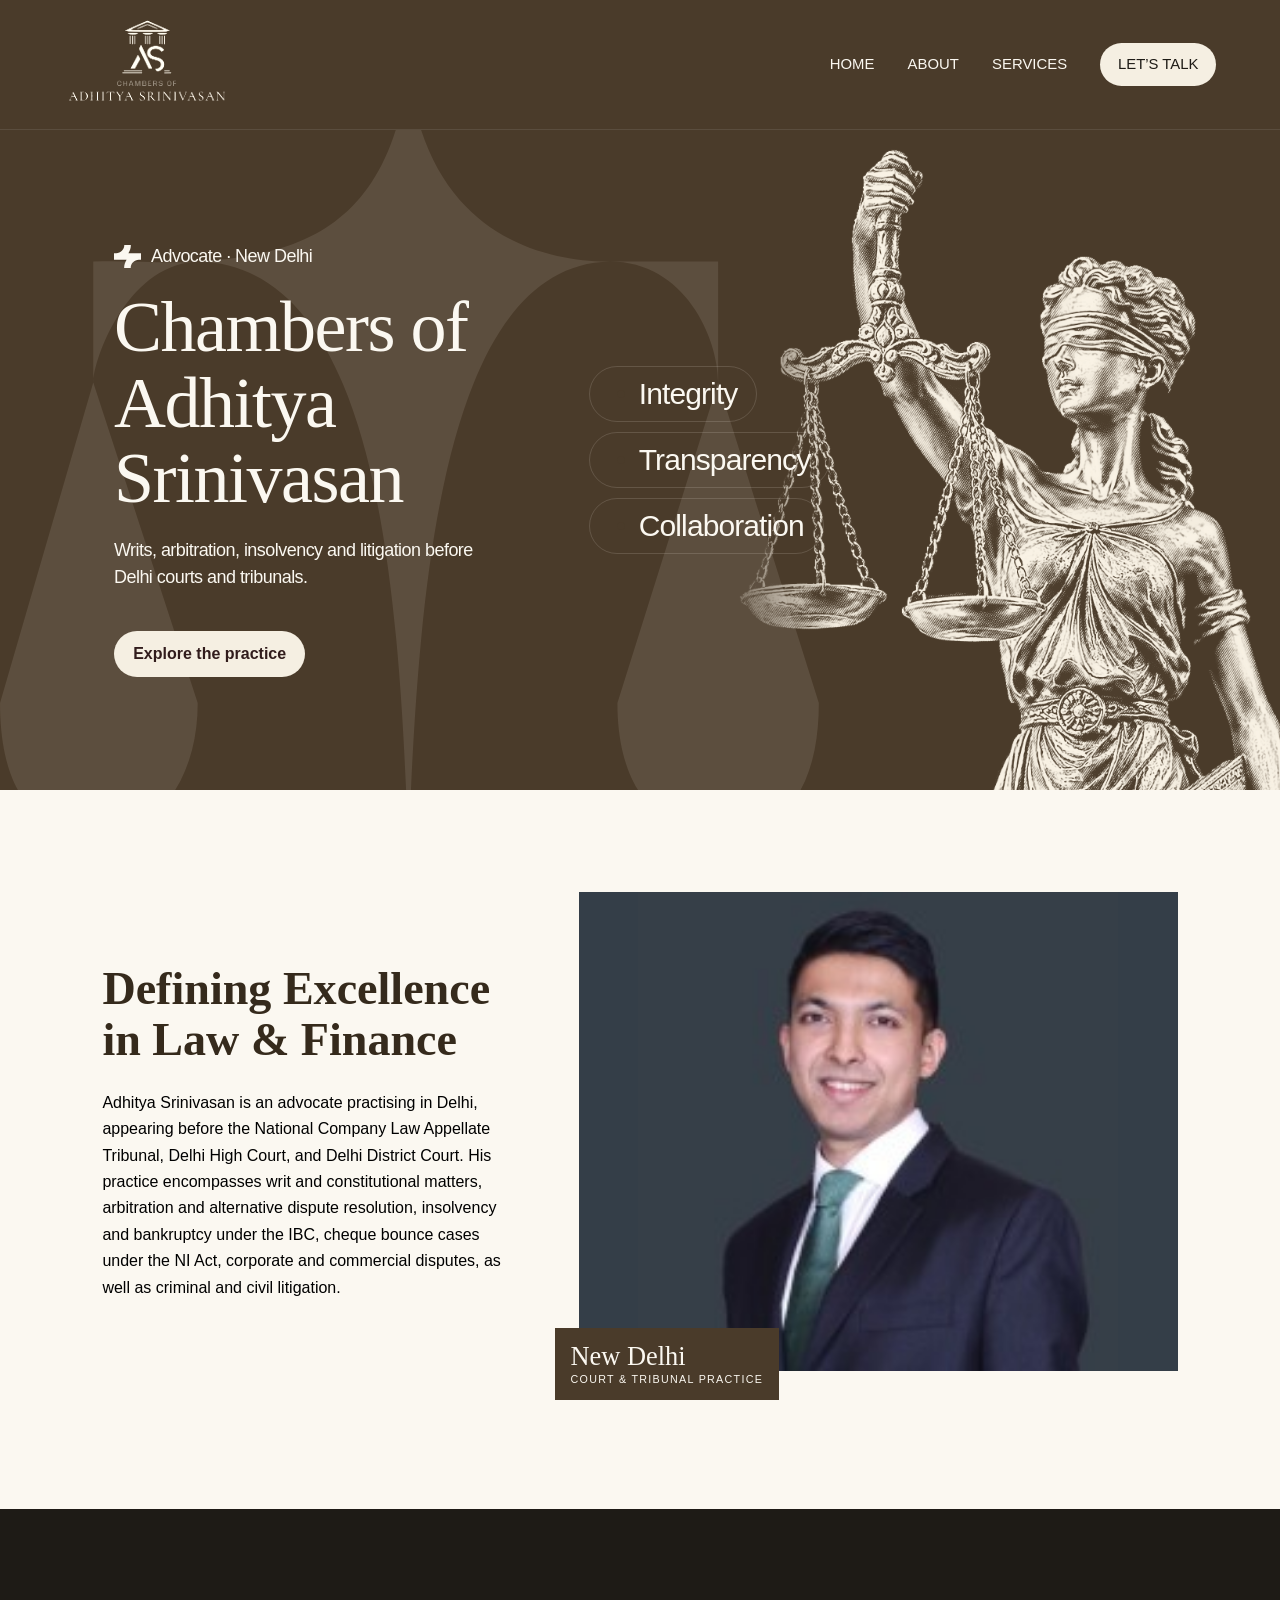
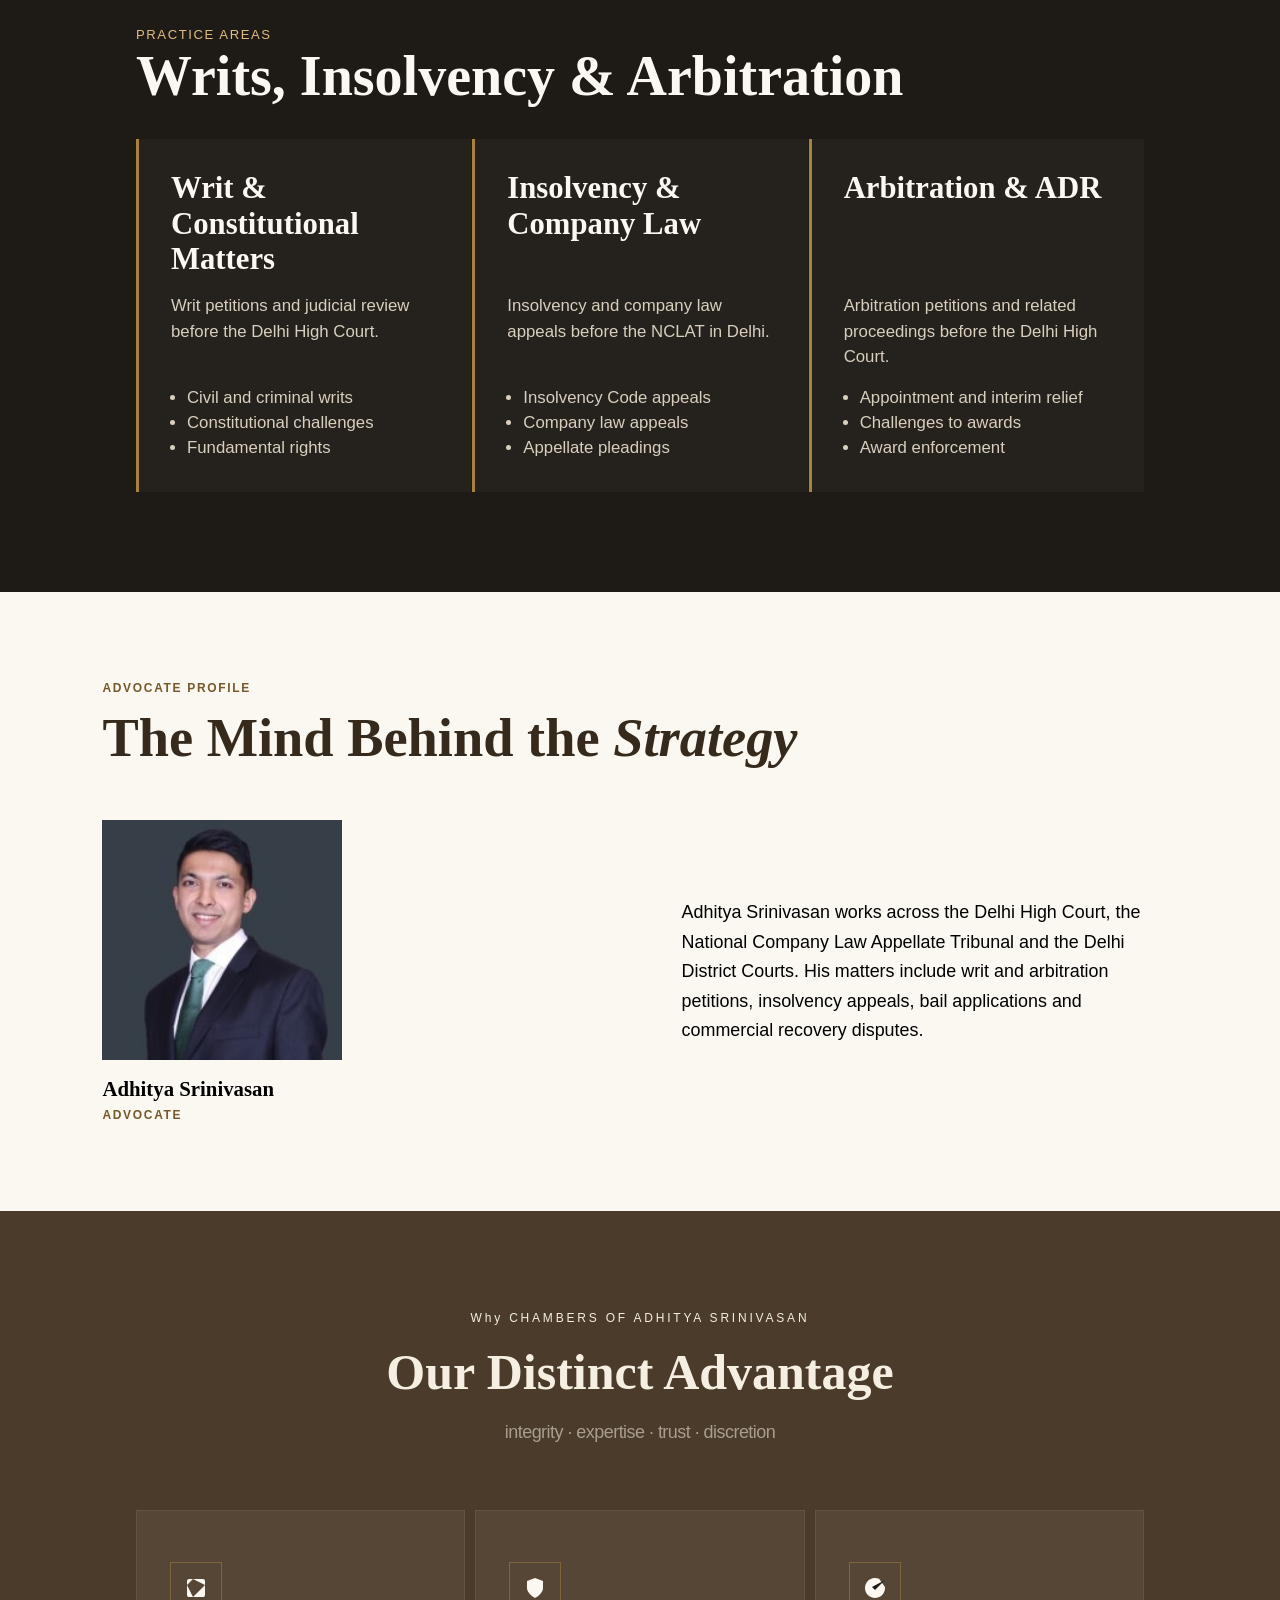
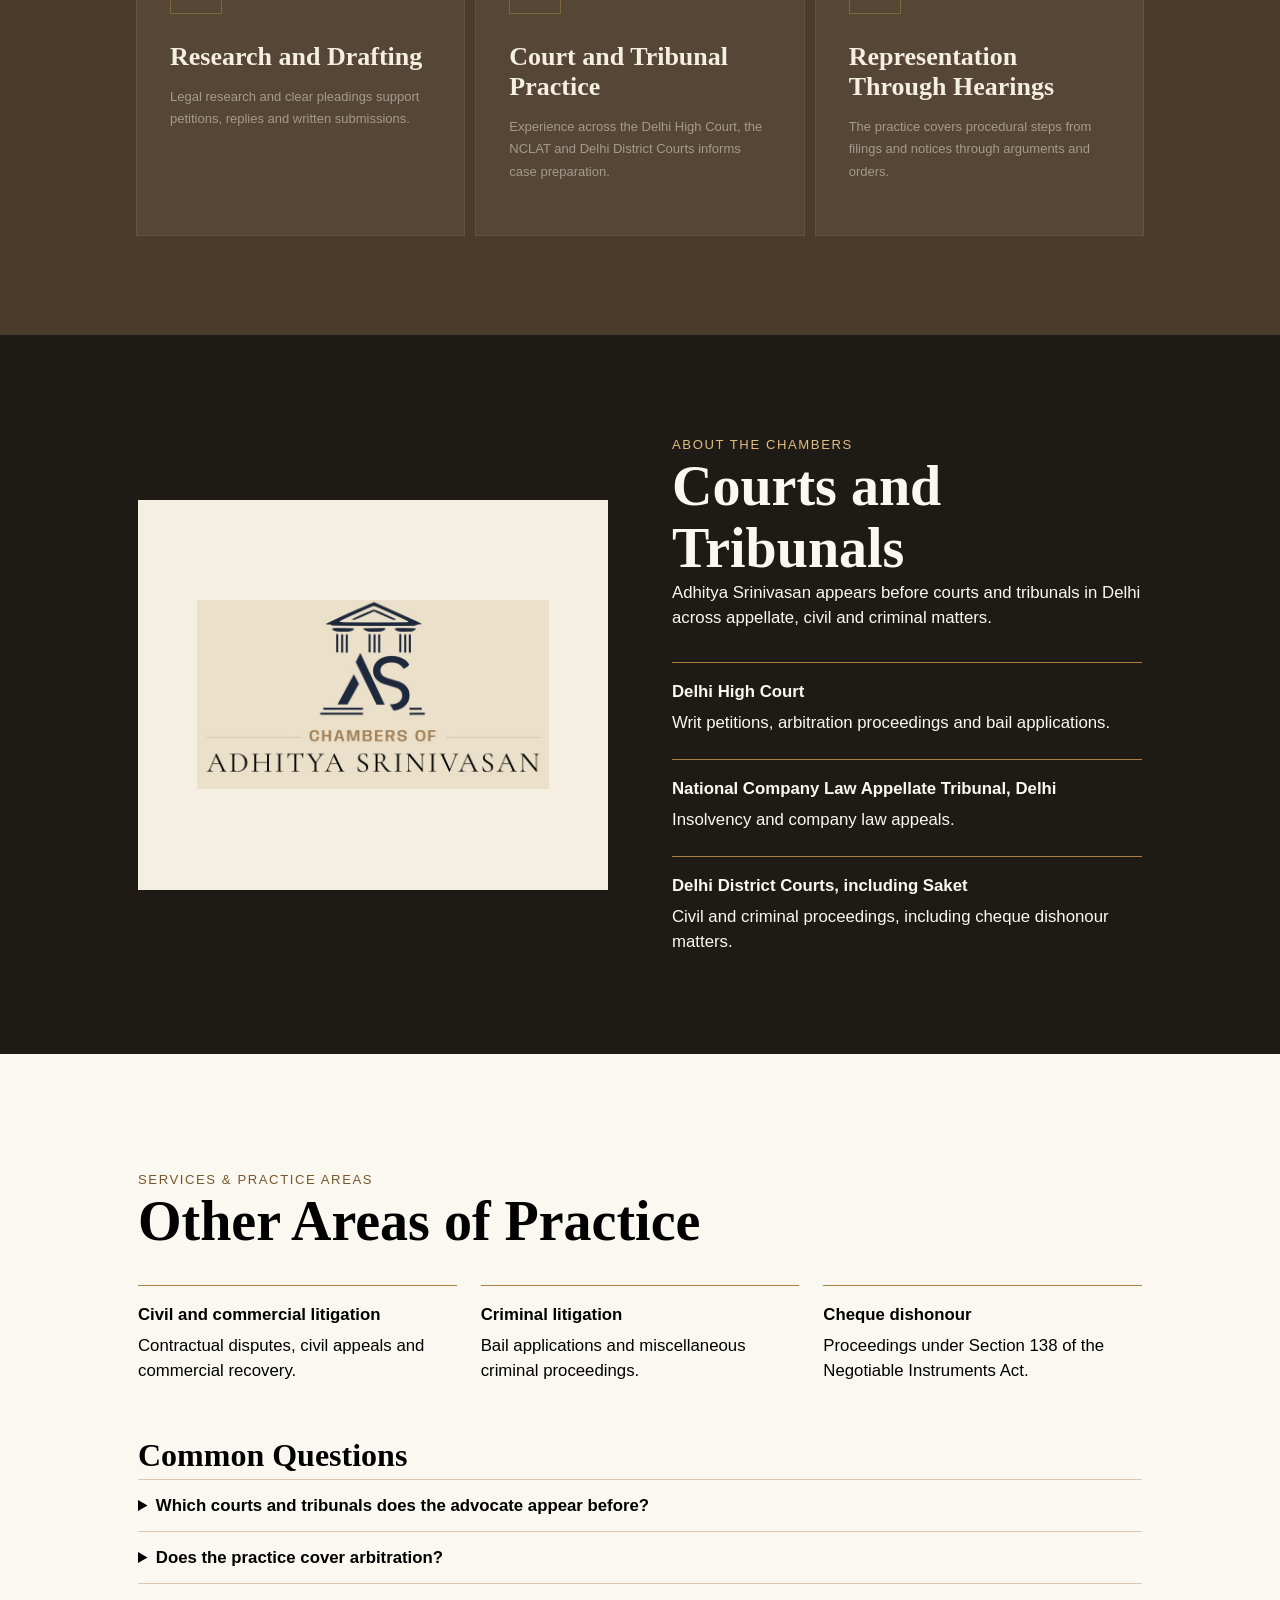
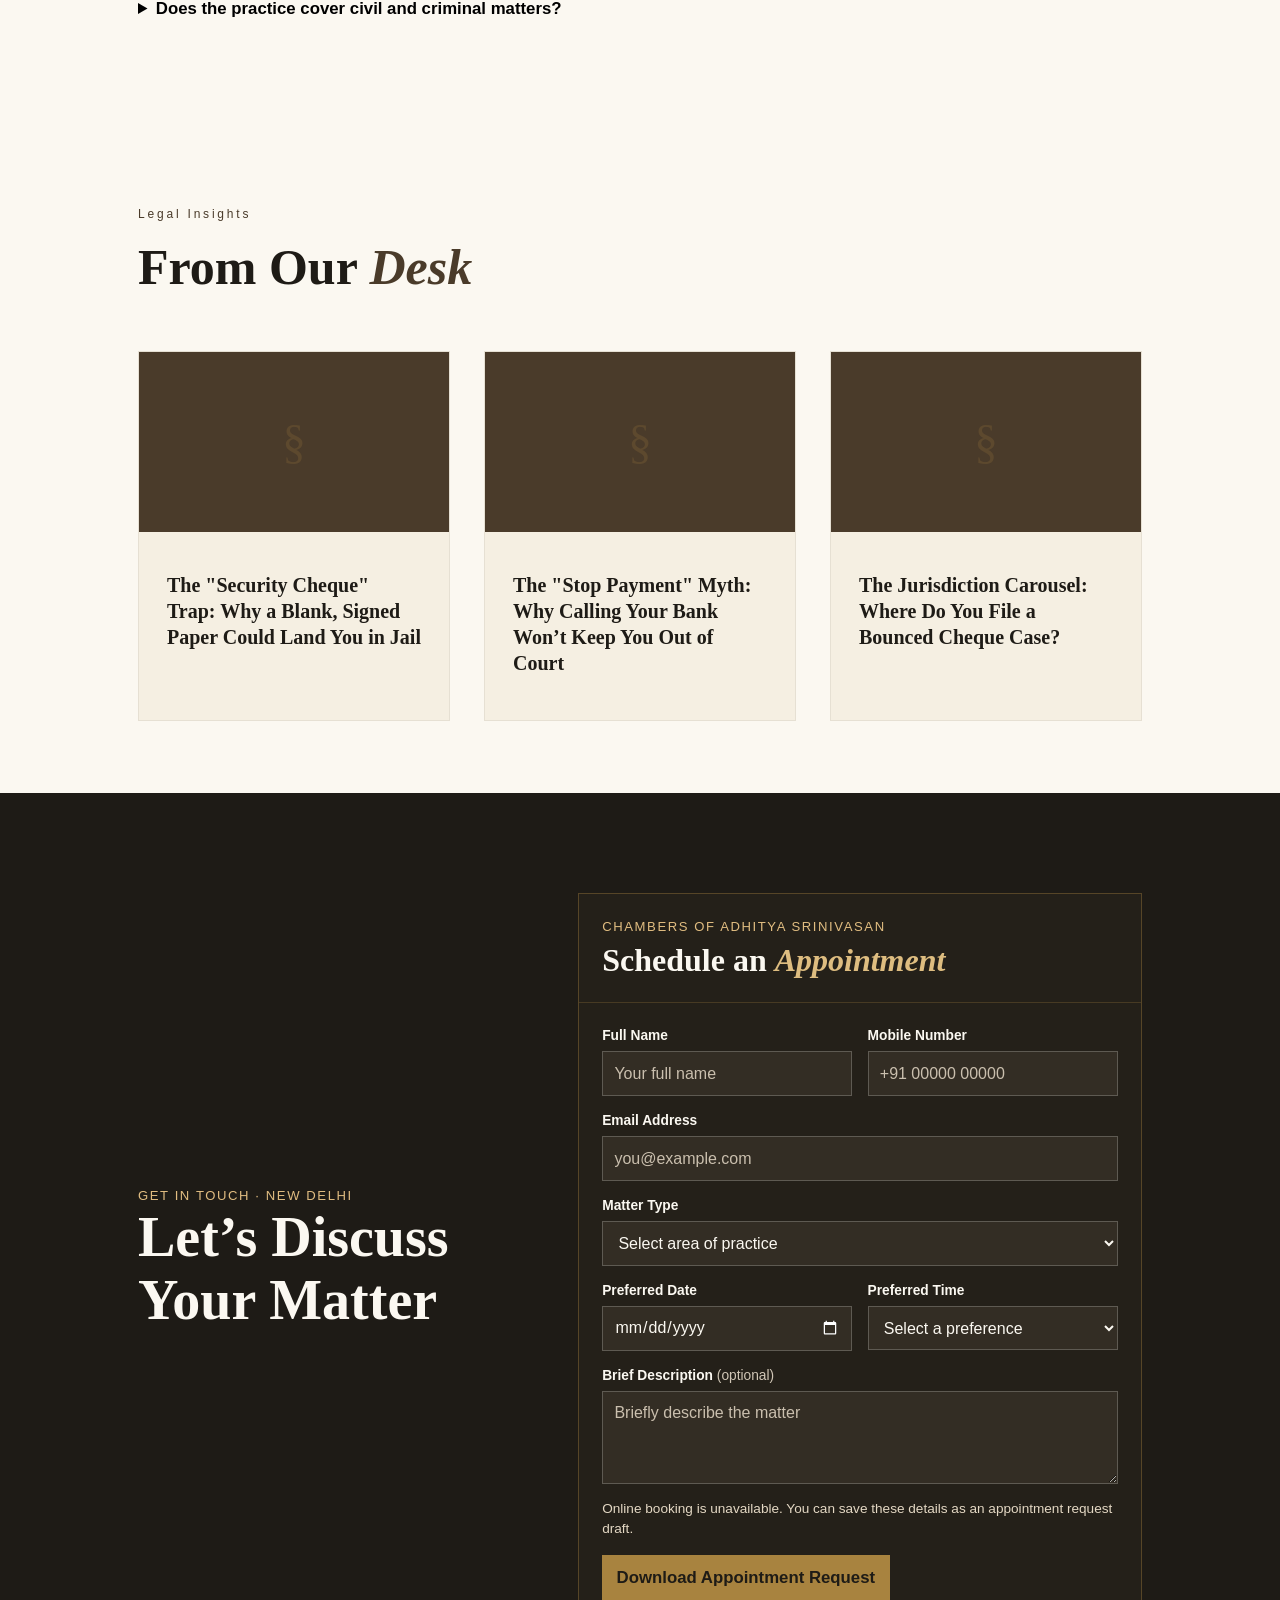
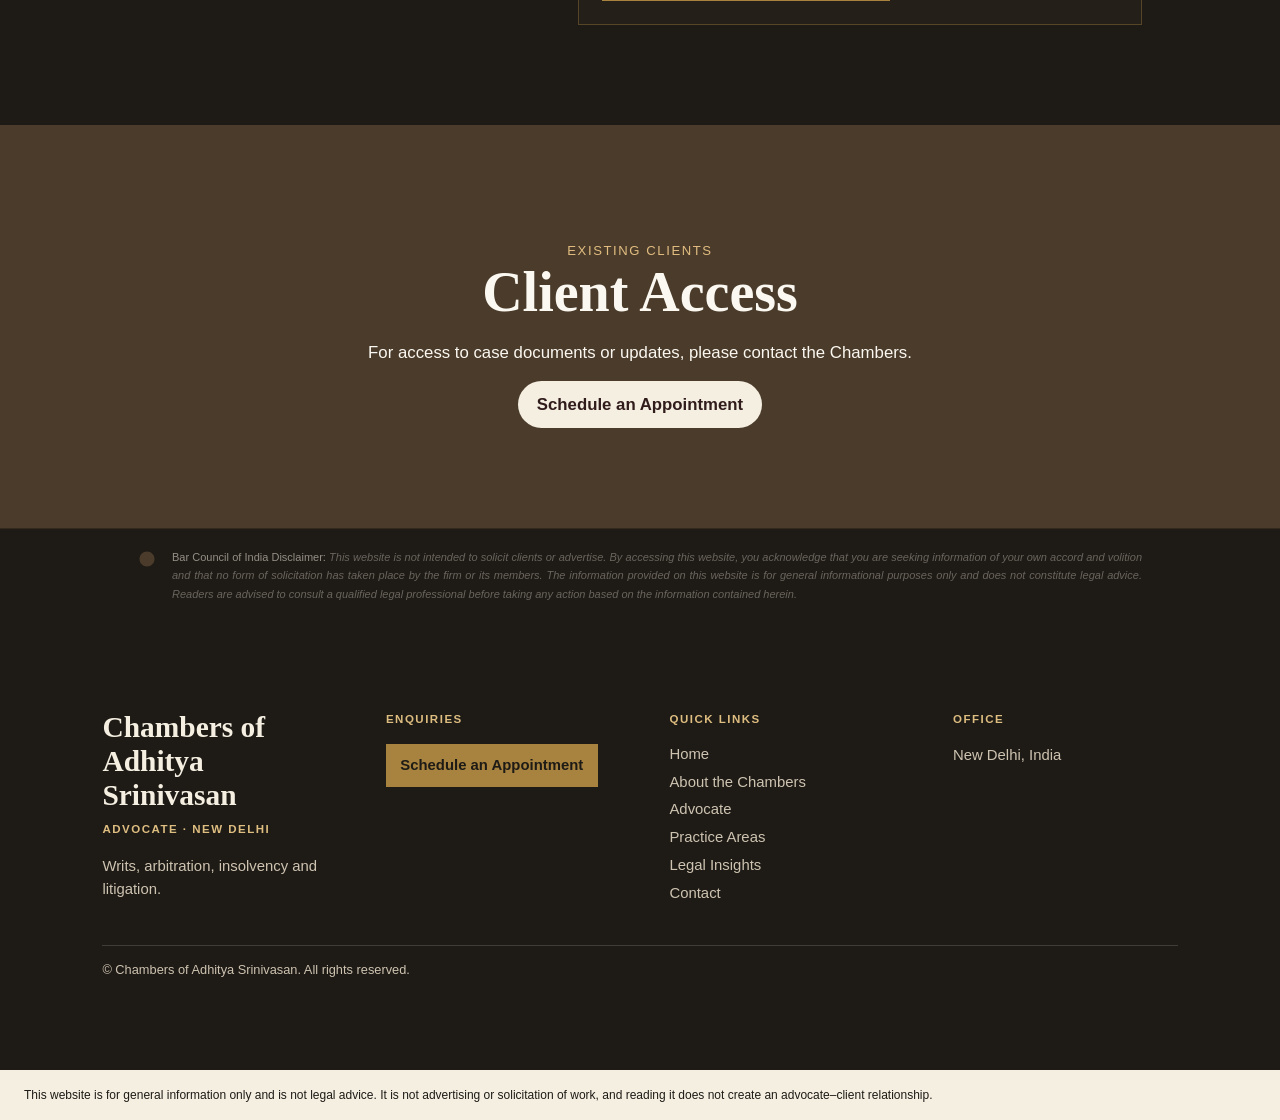
==== index.html @ 95a92318 "Build Srinivasan Chambers website and configure Vercel" ====
<!DOCTYPE html><html lang="en" class="jost_3e36cb27-module__GOVEQa__variable cormorant_garamond_97c65d7c-module__KWVokq__variable h-full"><head><meta charset="utf-8">
<meta http-equiv="Content-Security-Policy" content="default-src &#39;self&#39; data: blob:; script-src &#39;self&#39; &#39;unsafe-inline&#39; &#39;unsafe-eval&#39;; style-src &#39;self&#39; &#39;unsafe-inline&#39;; img-src &#39;self&#39; data: blob:; font-src &#39;self&#39; data:; media-src &#39;self&#39; data: blob:; connect-src &#39;self&#39;; frame-src &#39;self&#39;; worker-src &#39;self&#39; blob:; form-action &#39;self&#39;">


<meta name="viewport" content="width=device-width, initial-scale=1"><link rel="stylesheet" href="./assets/site/_next/static/chunks/3c9st355b9h98.__q189041d8.css" data-precedence="next"><link rel="preload" as="script" fetchpriority="low" href="./assets/site/_next/static/chunks/0iq1i69206cyl.__q189041d8.js"><title>Chambers of Adhitya Srinivasan</title><meta name="description" content="Delhi advocate practising in writs, arbitration, insolvency and litigation."><link rel="icon" type="image/jpeg" href="./assets/chambers-logo.jpg"><link rel="preload" href="./assets/site/_next/static/chunks/33ex3e_4hazko.__q189041d8.css" as="style"><link rel="stylesheet" href="./brand/brand.css">
<style data-sclf-ua-colours>:where(button,input,select,textarea){color:var(--sar-color-auto-000000, #1e1b16)}:where(input,select,textarea){background-color:var(--sar-color-auto-ffffff, #f5efe2)}</style><style data-sclf-logo-fit>img[data-sclf-logo]{object-fit:contain!important;max-height:100%!important}</style><script defer src="./runtime/editorial-rise.js"></script>
<script defer src="./runtime/appointment.js"></script>
</head><body class="min-h-full flex flex-col bg-white"><div hidden=""></div><main class="flex min-h-full flex-1 flex-col items-center overflow-x-hidden"><section id="hero" class="flex w-full flex-col items-center bg-[#6d2c34] h-[100vh] mx-auto" data-sar-section="home/s01-hero" data-sar-type="hero"><header class="flex w-full items-center justify-center bg-[#6d2c34] py-4 md:py-5 z-50 relative border-b border-gray-200/10">
  <div class="chambers-header-inner">
    <a class="chambers-home-link" href="#hero"><span class="chambers-logo"><img src="./assets/chambers-logo.jpg" alt="Chambers of Adhitya Srinivasan" width="1188" height="750"></span></a>
    <nav class="chambers-desktop-nav" aria-label="Main navigation"><a href="#hero">Home</a><a href="#about-us">About</a><a href="#services">Services</a><a class="chambers-nav-talk" href="#appointment" data-open-appointment>LET’S TALK</a></nav>
    <details class="chambers-mobile-menu">
      <summary aria-label="Menu"><span></span><span></span><span></span></summary>
      <nav aria-label="Mobile navigation"><a href="#hero">Home</a><a href="#about-us">About</a><a href="#services">Services</a><a class="chambers-nav-talk" href="#appointment" data-open-appointment>LET’S TALK</a></nav>
    </details>
  </div>
</header><div class="chambers-hero-panel relative flex w-full justify-center overflow-hidden bg-[#6d2c34] h-[480px] sm:h-[560px] md:h-[640px] lg:h-[750px] xl:h-[904px]"><div class="pointer-events-none absolute left-0 top-1/2 hidden -translate-y-1/2 sm:block w-[64%] max-w-[820px] aspect-[805/764]"><img alt="" loading="lazy" decoding="async" data-nimg="fill" class="object-contain object-left" style="position:absolute;height:100%;width:100%;left:0;top:0;right:0;bottom:0;color:transparent" src="./assets/site/images/hero-watermark.__q189041d8.svg"></div><div class="chambers-hero-art" aria-hidden="true"><img data-editorial-rise src="./assets/lady-justice.png" alt="" width="736" height="1104" fetchpriority="high"></div><div class="relative z-10 flex h-full w-full max-w-[1570px] justify-center md:justify-start items-center px-5 sm:px-8 md:px-12 lg:px-20"><div class="flex max-w-[490px] flex-col gap-6 md:gap-10 lg:pl-[34px]"><div class="flex flex-col gap-3 md:gap-5"><div style="opacity: 1; translate: none; rotate: none; scale: none; transform: translate(0px, 0px);" class="flex items-center gap-2.5"><img alt="" loading="lazy" width="27" height="23" decoding="async" data-nimg="1" class="shrink-0 w-5 h-4 md:w-[27px] md:h-[23px]" style="color:transparent" src="./assets/site/images/plus-icon.__q189041d8.svg"><p class="font-jost text-sm md:text-lg font-light tracking-[-0.54px] text-[#f9f5ea]">Advocate · New Delhi</p></div><h1 style="opacity: 1; translate: none; rotate: none; scale: none; transform: translate(0px, 0px);" class="font-cormorant text-[42px] sm:text-[56px] md:text-[64px] lg:text-[72px] font-light leading-[1.05] tracking-[-1.5px] text-[#f9f5ea]">Chambers of Adhitya Srinivasan</h1><p style="opacity: 1; translate: none; rotate: none; scale: none; transform: translate(0px, 0px);" class="max-w-[360px] font-jost text-sm md:text-lg font-light leading-[27px] tracking-[-0.54px] text-[#f9f5ea]">Writs, arbitration, insolvency and litigation before Delhi courts and tribunals.</p></div><div style="opacity: 1; translate: none; rotate: none; scale: none; transform: translate(0px, 0px);"><a href="#services" class="chambers-hero-link">Explore the practice</a></div></div><div class="absolute left-[46%] top-1/2 hidden -translate-y-1/2 flex-col gap-2.5 lg:flex"><div class="value-pill relative flex w-fit items-center gap-1.5 rounded-[50px] px-5 py-2.5 overflow-visible" style="opacity: 1; translate: none; rotate: none; scale: none; transform: translate(0px, 0px);"><img alt="" loading="lazy" width="24" height="24" decoding="async" data-nimg="1" class="size-6 shrink-0 relative z-10" style="color:transparent" src="./assets/site/images/dot-icon.__q189041d8.svg"><span class="font-jost text-[30px] font-light leading-9 tracking-[-0.9px] text-[#f9f5ea] relative z-10">Integrity</span><div class="absolute inset-0 rounded-[50px] border border-[rgba(249,245,234,0.14)] z-0"></div></div><div class="value-pill relative flex w-fit items-center gap-1.5 rounded-[50px] px-5 py-2.5 overflow-visible" style="opacity: 1; translate: none; rotate: none; scale: none; transform: translate(0px, 0px);"><img alt="" loading="lazy" width="24" height="24" decoding="async" data-nimg="1" class="size-6 shrink-0 relative z-10" style="color:transparent" src="./assets/site/images/dot-icon.__q189041d8.svg"><span class="font-jost text-[30px] font-light leading-9 tracking-[-0.9px] text-[#f9f5ea] relative z-10">Transparency</span><div class="absolute inset-0 rounded-[50px] border border-[rgba(249,245,234,0.14)] z-0"></div></div><div class="value-pill relative flex w-fit items-center gap-1.5 rounded-[50px] px-5 py-2.5 overflow-visible" style="opacity: 1; translate: none; rotate: none; scale: none; transform: translate(0px, 0px);"><img alt="" loading="lazy" width="24" height="24" decoding="async" data-nimg="1" class="size-6 shrink-0 relative z-10" style="color:transparent" src="./assets/site/images/dot-icon.__q189041d8.svg"><span class="font-jost text-[30px] font-light leading-9 tracking-[-0.9px] text-[#f9f5ea] relative z-10">Collaboration</span><div class="absolute inset-0 rounded-[50px] border border-[rgba(249,245,234,0.14)] z-0"></div></div></div></div></div></section>
<section id="profile" class="flex w-full flex-col items-center justify-center bg-[#f8f3eb] px-5 sm:px-8 md:px-16 lg:px-[138px] py-16 md:py-[140px] mx-auto overflow-hidden" data-sar-section="home/s02-content" data-sar-type="content">
  <div class="chambers-profile-grid">
    <div class="chambers-profile-copy">
      <h2>Defining Excellence in Law &amp; Finance</h2>
      <p>Adhitya Srinivasan is an advocate practising in Delhi, appearing before the National Company Law Appellate Tribunal, Delhi High Court, and Delhi District Court. His practice encompasses writ and constitutional matters, arbitration and alternative dispute resolution, insolvency and bankruptcy under the IBC, cheque bounce cases under the NI Act, corporate and commercial disputes, as well as criminal and civil litigation.</p>
    </div>
    <figure class="chambers-profile-photo">
      <img src="./assets/adhitya-srinivasan.jpg" alt="Portrait of Adhitya Srinivasan" width="200" height="200" loading="lazy">
      <figcaption><span>New Delhi</span> Court &amp; Tribunal Practice</figcaption>
    </figure>
  </div>
</section>
<section id="services" class="flex w-full flex-col items-center justify-center bg-[#1a1a1a] px-5 sm:px-8 md:px-16 lg:px-[136px] py-16 md:py-[100px] mx-auto overflow-hidden" data-sar-section="home/s03-cards" data-sar-type="cards">
  <div class="chambers-info">
    <p class="chambers-kicker">Practice Areas</p>
    <h2>Writs, Insolvency &amp; Arbitration</h2>
    <div class="chambers-practice-grid"><article class="chambers-practice-card">
    <h3><a href="./services/litigation-dispute-resolution/index.html">Writ &amp; Constitutional Matters</a></h3>
    <p>Writ petitions and judicial review before the Delhi High Court.</p>
    <ul><li>Civil and criminal writs</li><li>Constitutional challenges</li><li>Fundamental rights</li></ul>
  </article><article class="chambers-practice-card">
    <h3><a href="./services/corporate-commercial-law/index.html">Insolvency &amp; Company Law</a></h3>
    <p>Insolvency and company law appeals before the NCLAT in Delhi.</p>
    <ul><li>Insolvency Code appeals</li><li>Company law appeals</li><li>Appellate pleadings</li></ul>
  </article><article class="chambers-practice-card">
    <h3><a href="./services/audit-tax-financial-advisory/index.html">Arbitration &amp; ADR</a></h3>
    <p>Arbitration petitions and related proceedings before the Delhi High Court.</p>
    <ul><li>Appointment and interim relief</li><li>Challenges to awards</li><li>Award enforcement</li></ul>
  </article></div>
  </div>
</section>


<section id="team" class="flex w-full flex-col items-center justify-center bg-[#f8f3eb] px-5 sm:px-8 md:px-16 lg:px-[138px] py-14 md:py-[87px] mx-auto overflow-hidden" data-sar-section="home/s04-gallery" data-sar-type="gallery">
  <div class="chambers-team">
    <p class="chambers-team-kicker">Advocate Profile</p>
    <h2>The Mind Behind the <em>Strategy</em></h2>
    <div class="chambers-team-grid">
      <figure>
        <img class="chambers-team-portrait" src="./assets/adhitya-srinivasan.jpg" alt="Adhitya Srinivasan" width="200" height="200" loading="lazy">
        <figcaption><strong>Adhitya Srinivasan</strong><span>Advocate</span></figcaption>
      </figure>
      <p data-editorial-rise>Adhitya Srinivasan works across the Delhi High Court, the National Company Law Appellate Tribunal and the Delhi District Courts. His matters include writ and arbitration petitions, insolvency appeals, bail applications and commercial recovery disputes.</p>
    </div>
  </div>
</section>
<section class="flex w-full flex-col items-center justify-center bg-[#6b1f2a] px-5 sm:px-8 md:px-16 lg:px-[136px] py-14 md:py-[99px] mx-auto overflow-hidden" data-sar-section="home/s05-content" data-sar-type="content"><div class="flex w-full flex-col gap-12 md:gap-16"><div class="flex flex-col items-center gap-[15px] text-center"><p data-reveal="true" class="font-jost text-xs tracking-[2.8px] text-[#b8935a]" style="translate: none; rotate: none; scale: none; transform: translate(0px, 0px); opacity: 1;">Why CHAMBERS OF ADHITYA SRINIVASAN</p><h2 data-reveal="true" class="font-cormorant text-[36px] md:text-[50px] font-semibold leading-tight text-white" style="translate: none; rotate: none; scale: none; transform: translate(0px, 0px); opacity: 1;">Our Distinct Advantage</h2><p data-reveal="true" class="max-w-[568px] font-jost text-base md:text-lg font-light leading-[27px] tracking-[-0.54px] text-white/55" style="translate: none; rotate: none; scale: none; transform: translate(0px, 0px); opacity: 1;">integrity · expertise · trust · discretion</p></div><div class="grid grid-cols-1 sm:grid-cols-2 lg:grid-cols-3 gap-4 md:gap-2.5"><div data-reveal="true" class="group flex flex-col border border-white/[0.08] bg-white/[0.06] px-6 sm:px-[33px] py-10 md:py-[51px] transition-colors duration-300 hover:bg-white/[0.1]" style="translate: none; rotate: none; scale: none; transform: translate(0px, 0px); opacity: 1;"><div class="flex flex-col gap-7"><div class="relative size-[52px] border border-[rgba(184,147,90,0.5)] transition-all duration-300 group-hover:border-[rgba(184,147,90,0.9)] group-hover:scale-105"><img alt="" loading="lazy" width="24" height="24" decoding="async" data-nimg="1" class="absolute left-[13px] top-[13px]" style="color:transparent" src="./assets/site/images/why-icon-1.__q189041d8.svg"></div><div class="flex flex-col gap-3.5"><h3 class="font-cormorant text-[22px] md:text-[26px] font-semibold leading-[29.9px] text-white">Research and Drafting</h3><p class="font-jost text-[13px] font-light leading-[22.75px] text-white/50">Legal research and clear pleadings support petitions, replies and written submissions.</p></div></div></div><div data-reveal="true" class="group flex flex-col border border-white/[0.08] bg-white/[0.06] px-6 sm:px-[33px] py-10 md:py-[51px] transition-colors duration-300 hover:bg-white/[0.1]" style="translate: none; rotate: none; scale: none; transform: translate(0px, 0px); opacity: 1;"><div class="flex flex-col gap-7"><div class="relative size-[52px] border border-[rgba(184,147,90,0.5)] transition-all duration-300 group-hover:border-[rgba(184,147,90,0.9)] group-hover:scale-105"><img alt="" loading="lazy" width="24" height="24" decoding="async" data-nimg="1" class="absolute left-[13px] top-[13px]" style="color:transparent" src="./assets/site/images/why-icon-2.__q189041d8.svg"></div><div class="flex flex-col gap-3.5"><h3 class="font-cormorant text-[22px] md:text-[26px] font-semibold leading-[29.9px] text-white">Court and Tribunal Practice</h3><p class="font-jost text-[13px] font-light leading-[22.75px] text-white/50">Experience across the Delhi High Court, the NCLAT and Delhi District Courts informs case preparation.</p></div></div></div><div data-reveal="true" class="group flex flex-col border border-white/[0.08] bg-white/[0.06] px-6 sm:px-[33px] py-10 md:py-[51px] transition-colors duration-300 hover:bg-white/[0.1]" style="translate: none; rotate: none; scale: none; transform: translate(0px, 0px); opacity: 1;"><div class="flex flex-col gap-7"><div class="relative size-[52px] border border-[rgba(184,147,90,0.5)] transition-all duration-300 group-hover:border-[rgba(184,147,90,0.9)] group-hover:scale-105"><img alt="" loading="lazy" width="24" height="24" decoding="async" data-nimg="1" class="absolute left-[13px] top-[13px]" style="color:transparent" src="./assets/site/images/why-icon-3.__q189041d8.svg"></div><div class="flex flex-col gap-3.5"><h3 class="font-cormorant text-[22px] md:text-[26px] font-semibold leading-[29.9px] text-white">Representation Through Hearings</h3><p class="font-jost text-[13px] font-light leading-[22.75px] text-white/50">The practice covers procedural steps from filings and notices through arguments and orders.</p></div></div></div></div></div></section>
<section id="about-us" class="flex w-full flex-col items-center justify-center bg-[#1a1a1a] px-5 sm:px-8 md:px-16 lg:px-[138px] py-16 md:py-[100px] mx-auto overflow-hidden" data-sar-section="home/s06-content" data-sar-type="content">
  <div class="chambers-info chambers-about-layout">
    <figure class="chambers-about-mark"><span class="chambers-logo"><img src="./assets/chambers-logo.jpg" alt="Chambers of Adhitya Srinivasan" width="1188" height="750" loading="lazy"></span></figure>
    <div><p class="chambers-kicker">About the Chambers</p><h2>Courts and Tribunals</h2>
    <p>Adhitya Srinivasan appears before courts and tribunals in Delhi across appellate, civil and criminal matters.</p>
    <dl class="chambers-list"><div><dt>Delhi High Court</dt><dd>Writ petitions, arbitration proceedings and bail applications.</dd></div><div><dt>National Company Law Appellate Tribunal, Delhi</dt><dd>Insolvency and company law appeals.</dd></div><div><dt>Delhi District Courts, including Saket</dt><dd>Civil and criminal proceedings, including cheque dishonour matters.</dd></div></dl></div>
  </div></section>
<section class="flex w-full items-center justify-center bg-[#f8f3eb] px-5 sm:px-8 md:px-16 lg:px-[138px] py-16 md:py-[100px] mx-auto overflow-hidden" data-sar-section="home/s07-content" data-sar-type="content">
  <div class="chambers-info">
    <p class="chambers-kicker chambers-light-kicker">Services &amp; Practice Areas</p>
    <h2>Other Areas of Practice</h2><dl class="chambers-list"><div><dt>Civil and commercial litigation</dt><dd>Contractual disputes, civil appeals and commercial recovery.</dd></div><div><dt>Criminal litigation</dt><dd>Bail applications and miscellaneous criminal proceedings.</dd></div><div><dt>Cheque dishonour</dt><dd>Proceedings under Section 138 of the Negotiable Instruments Act.</dd></div></dl>
    <section id="faq" class="chambers-faq" aria-labelledby="faq-title">
      <h3 id="faq-title">Common Questions</h3>
      <details><summary>Which courts and tribunals does the advocate appear before?</summary><p>The practice includes the Delhi High Court, the National Company Law Appellate Tribunal in Delhi, and Delhi District Courts including Saket.</p></details>
      <details><summary>Does the practice cover arbitration?</summary><p>Yes. The practice includes arbitration petitions and related proceedings before the Delhi High Court.</p></details>
      <details><summary>Does the practice cover civil and criminal matters?</summary><p>Yes. The practice includes civil and commercial disputes, bail applications and cheque dishonour matters.</p></details>
    </section>
  </div></section>
<section id="blogs" class="flex w-full flex-col bg-[#f8f3eb] px-5 sm:px-8 md:px-16 lg:px-[138px] py-14 md:py-[72px] mx-auto overflow-hidden" data-sar-section="home/s08-cards" data-sar-type="cards"><div class="flex w-full flex-col gap-10 md:gap-[52px]"><div class="flex flex-col sm:flex-row items-start sm:items-end justify-between gap-4"><div class="flex flex-col gap-3.5"><p data-reveal="true" class="font-jost text-xs tracking-[2.8px] text-[#b8935a]" style="translate: none; rotate: none; scale: none; transform: translate(0px, 0px); opacity: 1;">Legal Insights</p><h2 data-reveal="true" class="font-cormorant text-[36px] md:text-[50px] font-semibold leading-tight text-[#1a1a1a]" style="translate: none; rotate: none; scale: none; transform: translate(0px, 0px); opacity: 1;">From Our <span class="font-cormorant italic text-[#6b1f2a]">Desk</span></h2></div></div><div class="grid grid-cols-1 sm:grid-cols-2 lg:grid-cols-3 gap-6 md:gap-[34px]"><article data-reveal="true" class="group overflow-hidden border border-black/[0.07] bg-white cursor-pointer transition-shadow duration-350 hover:shadow-xl" style="translate: none; rotate: none; scale: none; transform: translate(0px, 0px); opacity: 1;"><a class="block" href="./blog/the-security-cheque-trap/index.html"><div class="relative h-[180px] overflow-hidden"><img alt="" loading="lazy" decoding="async" data-nimg="fill" class="blog-img-zoom object-cover" style="position:absolute;height:100%;width:100%;left:0;top:0;right:0;bottom:0;color:transparent" sizes="100vw" src="data:image/svg+xml,%3Csvg%20xmlns%3D%22http%3A%2F%2Fwww.w3.org%2F2000%2Fsvg%22%20viewBox%3D%220%200%2016%209%22%3E%3Crect%20width%3D%2216%22%20height%3D%229%22%20fill%3D%22%234a3b2a%22%2F%3E%3C%2Fsvg%3E"><span class="absolute left-1/2 top-1/2 -translate-x-1/2 -translate-y-1/2 font-cormorant text-[48px] font-light text-[rgba(184,147,90,0.2)]">§</span><span class="absolute bottom-4 left-4 bg-[#6b1f2a] px-2.5 py-1.5 font-jost text-xs font-semibold uppercase tracking-[2.2px] text-white"></span></div><div class="p-6 md:p-7"><p class="font-jost text-xs font-semibold uppercase tracking-[2.2px] text-[#aaa]"></p><h3 class="mt-3 font-cormorant text-xl font-semibold leading-[26px] text-[#1a1a1a] transition-colors duration-200 group-hover:text-[#6b1f2a]">The &quot;Security Cheque&quot; Trap: Why a Blank, Signed Paper Could Land You in Jail</h3><p class="mt-4 font-jost text-[13px] font-light leading-[22.75px] text-[#777]"></p></div></a></article><article data-reveal="true" class="group overflow-hidden border border-black/[0.07] bg-white cursor-pointer transition-shadow duration-350 hover:shadow-xl" style="translate: none; rotate: none; scale: none; transform: translate(0px, 0px); opacity: 1;"><a class="block" href="./blog/the-stop-payment-myth/index.html"><div class="relative h-[180px] overflow-hidden"><img alt="" loading="lazy" decoding="async" data-nimg="fill" class="blog-img-zoom object-cover" style="position:absolute;height:100%;width:100%;left:0;top:0;right:0;bottom:0;color:transparent" sizes="100vw" src="data:image/svg+xml,%3Csvg%20xmlns%3D%22http%3A%2F%2Fwww.w3.org%2F2000%2Fsvg%22%20viewBox%3D%220%200%2016%209%22%3E%3Crect%20width%3D%2216%22%20height%3D%229%22%20fill%3D%22%234a3b2a%22%2F%3E%3C%2Fsvg%3E"><span class="absolute left-1/2 top-1/2 -translate-x-1/2 -translate-y-1/2 font-cormorant text-[48px] font-light text-[rgba(184,147,90,0.2)]">§</span><span class="absolute bottom-4 left-4 bg-[#6b1f2a] px-2.5 py-1.5 font-jost text-xs font-semibold uppercase tracking-[2.2px] text-white"></span></div><div class="p-6 md:p-7"><p class="font-jost text-xs font-semibold uppercase tracking-[2.2px] text-[#aaa]"></p><h3 class="mt-3 font-cormorant text-xl font-semibold leading-[26px] text-[#1a1a1a] transition-colors duration-200 group-hover:text-[#6b1f2a]">The &quot;Stop Payment&quot; Myth: Why Calling Your Bank Won’t Keep You Out of Court</h3><p class="mt-4 font-jost text-[13px] font-light leading-[22.75px] text-[#777]"></p></div></a></article><article data-reveal="true" class="group overflow-hidden border border-black/[0.07] bg-white cursor-pointer transition-shadow duration-350 hover:shadow-xl" style="translate: none; rotate: none; scale: none; transform: translate(0px, 0px); opacity: 1;"><a class="block" href="./blog/the-jurisdiction-carousel/index.html"><div class="relative h-[180px] overflow-hidden"><img alt="" loading="lazy" decoding="async" data-nimg="fill" class="blog-img-zoom object-cover" style="position:absolute;height:100%;width:100%;left:0;top:0;right:0;bottom:0;color:transparent" sizes="100vw" src="data:image/svg+xml,%3Csvg%20xmlns%3D%22http%3A%2F%2Fwww.w3.org%2F2000%2Fsvg%22%20viewBox%3D%220%200%2016%209%22%3E%3Crect%20width%3D%2216%22%20height%3D%229%22%20fill%3D%22%234a3b2a%22%2F%3E%3C%2Fsvg%3E"><img alt="" loading="lazy" decoding="async" data-nimg="fill" class="blog-img-zoom object-cover" style="position:absolute;height:100%;width:100%;left:0;top:0;right:0;bottom:0;color:transparent" sizes="100vw" src="data:image/svg+xml,%3Csvg%20xmlns%3D%22http%3A%2F%2Fwww.w3.org%2F2000%2Fsvg%22%20viewBox%3D%220%200%2016%209%22%3E%3Crect%20width%3D%2216%22%20height%3D%229%22%20fill%3D%22%234a3b2a%22%2F%3E%3C%2Fsvg%3E"><span class="absolute left-1/2 top-1/2 -translate-x-1/2 -translate-y-1/2 font-cormorant text-[48px] font-light text-[rgba(184,147,90,0.2)]">§</span><span class="absolute bottom-4 left-4 bg-[#6b1f2a] px-2.5 py-1.5 font-jost text-xs font-semibold uppercase tracking-[2.2px] text-white"></span></div><div class="p-6 md:p-7"><p class="font-jost text-xs font-semibold uppercase tracking-[2.2px] text-[#aaa]"></p><h3 class="mt-3 font-cormorant text-xl font-semibold leading-[26px] text-[#1a1a1a] transition-colors duration-200 group-hover:text-[#6b1f2a]">The Jurisdiction Carousel: Where Do You File a Bounced Cheque Case?</h3><p class="mt-4 font-jost text-[13px] font-light leading-[22.75px] text-[#777]"></p></div></a></article></div></div></section>
<section id="contact" class="flex w-full bg-[#1a1a1a] px-5 sm:px-8 md:px-16 lg:px-[138px] py-16 md:py-[100px] mx-auto overflow-hidden" data-sar-section="home/s09-form" data-sar-type="form">
  <div class="chambers-info chambers-contact-layout">
    <div><p class="chambers-kicker">Get in Touch · New Delhi</p><h2>Let’s Discuss Your Matter</h2></div>
    <div id="appointment">
      <section class="chambers-enquiry chambers-appointment" aria-labelledby="appointment-title">
        <header class="chambers-appointment-header">
          <p class="chambers-kicker">Chambers of Adhitya Srinivasan</p>
          <h3 id="appointment-title">Schedule an <em>Appointment</em></h3>
          <button type="button" class="chambers-appointment-close" aria-label="Close appointment form">×</button>
        </header>
        <form class="chambers-appointment-form" method="dialog">
          <label>Full Name <input name="name" autocomplete="name" required placeholder="Your full name"></label>
          <label>Mobile Number <input type="tel" name="phone" autocomplete="tel" required placeholder="+91 00000 00000"></label>
          <label class="form-wide">Email Address <input type="email" name="email" autocomplete="email" required placeholder="you@example.com"></label>
          <label class="form-wide">Matter Type
            <select name="matter" required>
              <option value="">Select area of practice</option>
              <option>Writ and constitutional matters</option><option>Insolvency and company law</option>
              <option>Arbitration and ADR</option><option>Civil and commercial litigation</option>
              <option>Criminal litigation</option><option>Cheque dishonour</option><option>Other</option>
            </select>
          </label>
          <label>Preferred Date <input type="date" name="date" required></label>
          <label>Preferred Time
            <select name="time" required>
              <option value="">Select a preference</option>
              <option>Morning (IST)</option><option>Afternoon (IST)</option><option>Evening (IST)</option>
            </select>
          </label>
          <label class="form-wide">Brief Description <span>(optional)</span>
            <textarea name="description" rows="3" placeholder="Briefly describe the matter"></textarea>
          </label>
          <p class="form-wide">Online booking is unavailable. You can save these details as an appointment request draft.</p>
          <div class="form-wide"><button class="chambers-footer-button" type="submit">Download Appointment Request</button></div>
          <p class="form-wide appointment-status" role="status"></p>
        </form>
      </section>
    </div>
  </div>
</section>

<section class="flex w-full flex-col items-center justify-center bg-[#6b1f2a] px-5 sm:px-8 md:px-16 lg:px-[138px] py-16 md:py-[100px] mx-auto" data-sar-section="home/s10-cta" data-sar-type="cta">
  <div class="chambers-info chambers-client-section"><p class="chambers-kicker">Existing Clients</p>
  <h2>Client Access</h2><p>For access to case documents or updates, please contact the Chambers.</p>
  <a class="chambers-contact-link" href="#appointment" data-open-appointment>Schedule an Appointment</a></div></section>
<section class="flex w-full flex-col items-center justify-center border-t border-[rgba(184,147,90,0.15)] bg-[#111] px-5 sm:px-8 md:px-16 lg:px-[138px] py-[19px] mx-auto" data-sar-section="home/s11-content" data-sar-type="content"><div class="flex w-full items-start gap-3 md:gap-4"><img alt="" loading="lazy" width="18" height="18" decoding="async" data-nimg="1" class="mt-0.5 shrink-0" style="color:transparent" src="./assets/site/images/disclaimer-icon.__q189041d8.svg"><p class="text-justify font-jost text-[11px] leading-[18.15px]"><span class="font-medium text-white/55">Bar Council of India Disclaimer:</span><span class="font-light italic text-white/35"> This website is not intended to solicit clients or advertise. By accessing this website, you acknowledge that you are seeking information of your own accord and volition and that no form of solicitation has taken place by the firm or its members. The information provided on this website is for general informational purposes only and does not constitute legal advice. Readers are advised to consult a qualified legal professional before taking any action based on the information contained herein. </span></p></div></section>
<footer class="chambers-footer">
  <div class="chambers-footer-inner">
    <div class="chambers-footer-grid">
      <div>
        <p class="chambers-footer-name">Chambers of Adhitya Srinivasan</p>
        <p class="chambers-footer-role">Advocate · New Delhi</p>
        <p>Writs, arbitration, insolvency and litigation.</p>
      </div>
      <div>
        <h2>Enquiries</h2>
        <a class="chambers-footer-button" href="#appointment" data-open-appointment>Schedule an Appointment</a>
      </div>
      <nav aria-label="Footer">
        <h2>Quick Links</h2>
        <a href="#hero">Home</a><a href="#about-us">About the Chambers</a><a href="#team">Advocate</a><a href="#services">Practice Areas</a><a href="./blog/index.html">Legal Insights</a><a href="#contact">Contact</a>
      </nav>
      <div>
        <h2>Office</h2>
        <p>New Delhi, India</p>

      </div>
    </div>
    <p class="chambers-copyright">© Chambers of Adhitya Srinivasan. All rights reserved.</p>
  </div>
</footer>
<dialog class="chambers-appointment-dialog" aria-labelledby="appointment-title"></dialog>
</main><next-route-announcer style="position: absolute;"></next-route-announcer><aside data-sclf-disclaimer style="padding:16px 24px;font-size:12px;line-height:1.5;color:var(--sar-color-auto-000000, #1e1b16);background-color:var(--sar-color-auto-ffffff, #f5efe2)">This website is for general information only and is not legal advice. It is not advertising or solicitation of work, and reading it does not create an advocate–client relationship.</aside></body></html>
---- assets/site/_next/static/chunks/3c9st355b9h98.__q189041d8.css ----
.jost_3e36cb27-module__GOVEQa__className{font-family:var(--sar-font-font-1);font-style:normal}.jost_3e36cb27-module__GOVEQa__variable{--font-jost:var(--sar-font-body, sans-serif)}.cormorant_garamond_97c65d7c-module__KWVokq__className{font-family:var(--sar-font-font-2)}.cormorant_garamond_97c65d7c-module__KWVokq__variable{--font-cormorant:var(--sar-font-heading, serif)}
@layer properties{@supports (((-webkit-hyphens:none)) and (not (margin-trim:inline))) or ((-moz-orient:inline) and (not (color:rgb(from red r g b)))){*,:before,:after,::backdrop{--tw-translate-x:0;--tw-translate-y:0;--tw-translate-z:0;--tw-space-y-reverse:0;--tw-border-style:solid;--tw-leading:initial;--tw-font-weight:initial;--tw-tracking:initial;--tw-shadow:0 0 color-mix(in srgb, var(--sar-color-auto-000000, #1e1b16) 0%, transparent);--tw-shadow-color:initial;--tw-shadow-alpha:100%;--tw-inset-shadow:0 0 color-mix(in srgb, var(--sar-color-auto-000000, #1e1b16) 0%, transparent);--tw-inset-shadow-color:initial;--tw-inset-shadow-alpha:100%;--tw-ring-color:initial;--tw-ring-shadow:0 0 color-mix(in srgb, var(--sar-color-auto-000000, #1e1b16) 0%, transparent);--tw-inset-ring-color:initial;--tw-inset-ring-shadow:0 0 color-mix(in srgb, var(--sar-color-auto-000000, #1e1b16) 0%, transparent);--tw-ring-inset:initial;--tw-ring-offset-width:0px;--tw-ring-offset-color:var(--sar-color-auto-ffffff, #f5efe2);--tw-ring-offset-shadow:0 0 color-mix(in srgb, var(--sar-color-auto-000000, #1e1b16) 0%, transparent);--tw-backdrop-blur:initial;--tw-backdrop-brightness:initial;--tw-backdrop-contrast:initial;--tw-backdrop-grayscale:initial;--tw-backdrop-hue-rotate:initial;--tw-backdrop-invert:initial;--tw-backdrop-opacity:initial;--tw-backdrop-saturate:initial;--tw-backdrop-sepia:initial;--tw-duration:initial;--tw-scale-x:1;--tw-scale-y:1;--tw-scale-z:1;--tw-content:""}}}@layer theme{:root,:host{--font-sans:ui-sans-serif, system-ui, sans-serif, "Apple Color Emoji", "Segoe UI Emoji", "Segoe UI Symbol", "Noto Color Emoji";--font-mono:var(--sar-font-body, sans-serif);--color-red-400:var(--sar-color-auto-ff6568, #f5efe2);--color-gray-200:var(--sar-color-auto-e5e7eb, #fbf8f1);--color-black:var(--sar-color-auto-000000, #1e1b16);--color-white:var(--sar-color-auto-ffffff, #f5efe2);--spacing:.25rem;--text-xs:.75rem;--text-xs--line-height:calc(1 / .75);--text-sm:.875rem;--text-sm--line-height:calc(1.25 / .875);--text-base:1rem;--text-base--line-height:calc(1.5 / 1);--text-lg:1.125rem;--text-lg--line-height:calc(1.75 / 1.125);--text-xl:1.25rem;--text-xl--line-height:calc(1.75 / 1.25);--text-2xl:1.5rem;--text-2xl--line-height:calc(2 / 1.5);--font-weight-light:300;--font-weight-normal:400;--font-weight-medium:500;--font-weight-semibold:600;--font-weight-bold:700;--leading-tight:1.25;--leading-relaxed:1.625;--radius-2xl:1rem;--blur-sm:8px;--default-transition-duration:.15s;--default-transition-timing-function:cubic-bezier(.4, 0, .2, 1);--default-font-family:var(--sar-font-body, sans-serif);--default-mono-font-family:var(--sar-font-body, sans-serif);--font-jost:var(--sar-font-body, sans-serif);--font-cormorant:var(--sar-font-heading, serif)}@supports (color:lab(0% 0 0)){:root,:host{--color-red-400:lab(63.7053% 60.745 31.3109);--color-gray-200:lab(91.6229% -.159115 -2.26791)}}}@layer base{*,:after,:before,::backdrop{box-sizing:border-box;border:0 solid;margin:0;padding:0}::file-selector-button{box-sizing:border-box;border:0 solid;margin:0;padding:0}html,:host{-webkit-text-size-adjust:100%;tab-size:4;line-height:1.5;font-family:var(--default-font-family,ui-sans-serif, system-ui, sans-serif, "Apple Color Emoji", "Segoe UI Emoji", "Segoe UI Symbol", "Noto Color Emoji");font-feature-settings:var(--default-font-feature-settings,normal);font-variation-settings:var(--default-font-variation-settings,normal);-webkit-tap-highlight-color:transparent}hr{height:0;color:inherit;border-top-width:1px}abbr:where([title]){-webkit-text-decoration:underline dotted;text-decoration:underline dotted}h1,h2,h3,h4,h5,h6{font-size:inherit;font-weight:inherit}a{color:inherit;-webkit-text-decoration:inherit;-webkit-text-decoration:inherit;-webkit-text-decoration:inherit;-webkit-text-decoration:inherit;text-decoration:inherit}b,strong{font-weight:bolder}code,kbd,samp,pre{font-family:var(--sar-font-font-4);font-feature-settings:var(--default-mono-font-feature-settings,normal);font-variation-settings:var(--default-mono-font-variation-settings,normal);font-size:1em}small{font-size:80%}sub,sup{vertical-align:baseline;font-size:75%;line-height:0;position:relative}sub{bottom:-.25em}sup{top:-.5em}table{text-indent:0;border-color:inherit;border-collapse:collapse}:-moz-focusring{outline:auto}progress{vertical-align:baseline}summary{display:list-item}ol,ul,menu{list-style:none}img,svg,video,canvas,audio,iframe,embed,object{vertical-align:middle;display:block}img,video{max-width:100%;height:auto}button,input,select,optgroup,textarea{font:inherit;font-feature-settings:inherit;font-variation-settings:inherit;letter-spacing:inherit;color:inherit;opacity:1;background-color:var(--sar-color-color-7);border-radius:0}::file-selector-button{font:inherit;font-feature-settings:inherit;font-variation-settings:inherit;letter-spacing:inherit;color:inherit;opacity:1;background-color:var(--sar-color-color-7);border-radius:0}:where(select:is([multiple],[size])) optgroup{font-weight:bolder}:where(select:is([multiple],[size])) optgroup option{padding-inline-start:20px}::file-selector-button{margin-inline-end:4px}::placeholder{opacity:1}@supports (not ((-webkit-appearance:-apple-pay-button))) or (contain-intrinsic-size:1px){::placeholder{color:currentColor}@supports (color:color-mix(in lab, red, red)){::placeholder{color:color-mix(in oklab, currentcolor 50%, transparent)}}}textarea{resize:vertical}::-webkit-search-decoration{-webkit-appearance:none}::-webkit-date-and-time-value{min-height:1lh;text-align:inherit}::-webkit-datetime-edit{display:inline-flex}::-webkit-datetime-edit-fields-wrapper{padding:0}::-webkit-datetime-edit{padding-block:0}::-webkit-datetime-edit-year-field{padding-block:0}::-webkit-datetime-edit-month-field{padding-block:0}::-webkit-datetime-edit-day-field{padding-block:0}::-webkit-datetime-edit-hour-field{padding-block:0}::-webkit-datetime-edit-minute-field{padding-block:0}::-webkit-datetime-edit-second-field{padding-block:0}::-webkit-datetime-edit-millisecond-field{padding-block:0}::-webkit-datetime-edit-meridiem-field{padding-block:0}::-webkit-calendar-picker-indicator{line-height:1}:-moz-ui-invalid{box-shadow:none}button,input:where([type=button],[type=reset],[type=submit]){appearance:button}::file-selector-button{appearance:button}::-webkit-inner-spin-button{height:auto}::-webkit-outer-spin-button{height:auto}[hidden]:where(:not([hidden=until-found])){display:none!important}}@layer components;@layer utilities{.pointer-events-auto{pointer-events:auto}.pointer-events-none{pointer-events:none}.visible{visibility:visible}.absolute{position:absolute}.fixed{position:fixed}.relative{position:relative}.sticky{position:sticky}.inset-0{inset:0}.inset-x-0{inset-inline:0}.top-0{top:0}.top-1\/2{top:50%}.top-6{top:calc(var(--spacing) * 6)}.top-\[13px\]{top:13px}.top-\[180px\]{top:180px}.top-full{top:100%}.right-0{right:0}.right-6{right:calc(var(--spacing) * 6)}.right-\[5\%\]{right:5%}.-bottom-4{bottom:calc(var(--spacing) * -4)}.-bottom-\[2\%\]{bottom:-2%}.bottom-4{bottom:calc(var(--spacing) * 4)}.left-0{left:0}.left-1\/2{left:50%}.left-4{left:calc(var(--spacing) * 4)}.left-\[5\%\]{left:5%}.left-\[13px\]{left:13px}.left-\[46\%\]{left:46%}.z-0{z-index:0}.z-10{z-index:10}.z-50{z-index:50}.z-\[100\]{z-index:100}.z-\[101\]{z-index:101}.mx-7{margin-inline:calc(var(--spacing) * 7)}.mx-auto{margin-inline:auto}.mt-0\.5{margin-top:calc(var(--spacing) * .5)}.mt-1{margin-top:var(--spacing)}.mt-2{margin-top:calc(var(--spacing) * 2)}.mt-3{margin-top:calc(var(--spacing) * 3)}.mt-4{margin-top:calc(var(--spacing) * 4)}.mt-5{margin-top:calc(var(--spacing) * 5)}.mt-6{margin-top:calc(var(--spacing) * 6)}.mt-8{margin-top:calc(var(--spacing) * 8)}.mt-10{margin-top:calc(var(--spacing) * 10)}.mt-12{margin-top:calc(var(--spacing) * 12)}.mb-2{margin-bottom:calc(var(--spacing) * 2)}.mb-2\.5{margin-bottom:calc(var(--spacing) * 2.5)}.mb-3{margin-bottom:calc(var(--spacing) * 3)}.mb-4{margin-bottom:calc(var(--spacing) * 4)}.mb-16{margin-bottom:calc(var(--spacing) * 16)}.ml-4{margin-left:calc(var(--spacing) * 4)}.block{display:block}.contents{display:contents}.flex{display:flex}.grid{display:grid}.hidden{display:none}.inline-block{display:inline-block}.inline-flex{display:inline-flex}.table{display:table}.aspect-\[805\/764\]{aspect-ratio:805/764}.size-6{width:calc(var(--spacing) * 6);height:calc(var(--spacing) * 6)}.size-7{width:calc(var(--spacing) * 7);height:calc(var(--spacing) * 7)}.size-\[52px\]{width:52px;height:52px}.h-0\.5{height:calc(var(--spacing) * .5)}.h-4{height:calc(var(--spacing) * 4)}.h-9{height:calc(var(--spacing) * 9)}.h-10{height:calc(var(--spacing) * 10)}.h-12{height:calc(var(--spacing) * 12)}.h-16{height:calc(var(--spacing) * 16)}.h-\[35px\]{height:35px}.h-\[49px\]{height:49px}.h-\[80px\]{height:80px}.h-\[90px\]{height:90px}.h-\[100px\]{height:100px}.h-\[100vh\]{height:100vh}.h-\[104\%\]{height:104%}.h-\[180px\]{height:180px}.h-\[210px\]{height:210px}.h-\[280px\]{height:280px}.h-\[360px\]{height:360px}.h-\[480px\]{height:480px}.h-full{height:100%}.max-h-\[90vh\]{max-height:90vh}.min-h-full{min-height:100%}.min-h-screen{min-height:100vh}.w-5{width:calc(var(--spacing) * 5)}.w-6{width:calc(var(--spacing) * 6)}.w-9{width:calc(var(--spacing) * 9)}.w-10{width:calc(var(--spacing) * 10)}.w-16{width:calc(var(--spacing) * 16)}.w-\[3px\]{width:3px}.w-\[62\%\]{width:62%}.w-\[64\%\]{width:64%}.w-\[80px\]{width:80px}.w-\[90\%\]{width:90%}.w-\[90px\]{width:90px}.w-\[100px\]{width:100px}.w-\[160px\]{width:160px}.w-\[180px\]{width:180px}.w-fit{width:fit-content}.w-full{width:100%}.max-w-\[318px\]{max-width:318px}.max-w-\[360px\]{max-width:360px}.max-w-\[460px\]{max-width:460px}.max-w-\[490px\]{max-width:490px}.max-w-\[520px\]{max-width:520px}.max-w-\[528px\]{max-width:528px}.max-w-\[540px\]{max-width:540px}.max-w-\[568px\]{max-width:568px}.max-w-\[620px\]{max-width:620px}.max-w-\[640px\]{max-width:640px}.max-w-\[680px\]{max-width:680px}.max-w-\[720px\]{max-width:720px}.max-w-\[760px\]{max-width:760px}.max-w-\[820px\]{max-width:820px}.max-w-\[860px\]{max-width:860px}.max-w-\[1200px\]{max-width:1200px}.max-w-\[1240px\]{max-width:1240px}.max-w-\[1280px\]{max-width:1280px}.max-w-\[1570px\]{max-width:1570px}.max-w-full{max-width:100%}.min-w-0{min-width:0}.flex-1{flex:1}.shrink-0{flex-shrink:0}.-translate-x-1\/2{--tw-translate-x:calc(calc(1 / 2 * 100%) * -1);translate:var(--tw-translate-x) var(--tw-translate-y)}.-translate-y-1\/2{--tw-translate-y:calc(calc(1 / 2 * 100%) * -1);translate:var(--tw-translate-x) var(--tw-translate-y)}.-translate-y-2{--tw-translate-y:calc(var(--spacing) * -2);translate:var(--tw-translate-x) var(--tw-translate-y)}.translate-y-2{--tw-translate-y:calc(var(--spacing) * 2);translate:var(--tw-translate-x) var(--tw-translate-y)}.-rotate-45{rotate:-45deg}.rotate-45{rotate:45deg}.cursor-default{cursor:default}.cursor-pointer{cursor:pointer}.resize{resize:both}.resize-none{resize:none}.grid-cols-1{grid-template-columns:repeat(1,minmax(0,1fr))}.grid-cols-2{grid-template-columns:repeat(2,minmax(0,1fr))}.flex-col{flex-direction:column}.flex-wrap{flex-wrap:wrap}.items-center{align-items:center}.items-start{align-items:flex-start}.items-stretch{align-items:stretch}.justify-between{justify-content:space-between}.justify-center{justify-content:center}.justify-end{justify-content:flex-end}.gap-0\.5{gap:calc(var(--spacing) * .5)}.gap-1{gap:var(--spacing)}.gap-1\.5{gap:calc(var(--spacing) * 1.5)}.gap-2{gap:calc(var(--spacing) * 2)}.gap-2\.5{gap:calc(var(--spacing) * 2.5)}.gap-3{gap:calc(var(--spacing) * 3)}.gap-3\.5{gap:calc(var(--spacing) * 3.5)}.gap-4{gap:calc(var(--spacing) * 4)}.gap-5{gap:calc(var(--spacing) * 5)}.gap-6{gap:calc(var(--spacing) * 6)}.gap-7{gap:calc(var(--spacing) * 7)}.gap-8{gap:calc(var(--spacing) * 8)}.gap-10{gap:calc(var(--spacing) * 10)}.gap-12{gap:calc(var(--spacing) * 12)}.gap-14{gap:calc(var(--spacing) * 14)}.gap-16{gap:calc(var(--spacing) * 16)}.gap-\[3px\]{gap:3px}.gap-\[15px\]{gap:15px}.gap-\[17px\]{gap:17px}.gap-\[22px\]{gap:22px}:where(.space-y-0>:not(:last-child)){--tw-space-y-reverse:0;margin-block:0}:where(.space-y-6>:not(:last-child)){--tw-space-y-reverse:0;margin-block-start:calc(calc(var(--spacing) * 6) * var(--tw-space-y-reverse));margin-block-end:calc(calc(var(--spacing) * 6) * calc(1 - var(--tw-space-y-reverse)))}:where(.space-y-\[15px\]>:not(:last-child)){--tw-space-y-reverse:0;margin-block-start:calc(15px * var(--tw-space-y-reverse));margin-block-end:calc(15px * calc(1 - var(--tw-space-y-reverse)))}.gap-x-8{column-gap:calc(var(--spacing) * 8)}.gap-y-2{row-gap:calc(var(--spacing) * 2)}.overflow-hidden{overflow:hidden}.overflow-visible{overflow:visible}.overflow-x-hidden{overflow-x:hidden}.overflow-y-auto{overflow-y:auto}.rounded-2xl{border-radius:var(--radius-2xl)}.rounded-\[28px\]{border-radius:28px}.rounded-\[30px\]{border-radius:30px}.rounded-\[50px\]{border-radius:50px}.rounded-full{border-radius:3.40282e38px}.border{border-style:var(--tw-border-style);border-width:1px}.border-t{border-top-style:var(--tw-border-style);border-top-width:1px}.border-b{border-bottom-style:var(--tw-border-style);border-bottom-width:1px}.border-l{border-left-style:var(--tw-border-style);border-left-width:1px}.border-\[\#1a1a1a\]\/15{border-color:color-mix(in srgb, var(--sar-color-auto-1a1a1a, #1e1b16) 14.902%, transparent);border-color:lab(9.26318% 0 0/.15)}.border-\[\#b8935a\]\/40{border-color:color-mix(in srgb, var(--sar-color-auto-b8935a, #a8833f) 40%, transparent);border-color:lab(63.5087% 9.13805 35.5334/.4)}.border-\[\#d8c6a4\]{border-color:var(--sar-color-auto-d8c6a4, #f5efe2)}.border-\[rgba\(184\,147\,90\,0\.5\)\]{border-color:color-mix(in srgb, var(--sar-color-auto-b8935a, #a8833f) 50.1961%, transparent)}.border-\[rgba\(184\,147\,90\,0\.15\)\]{border-color:color-mix(in srgb, var(--sar-color-auto-b8935a, #a8833f) 14.902%, transparent)}.border-\[rgba\(184\,147\,90\,0\.25\)\]{border-color:var(--sar-color-color-8)}.border-\[rgba\(249\,245\,234\,0\.14\)\]{border-color:color-mix(in srgb, var(--sar-color-auto-f9f5ea, #fbf8f1) 14.1176%, transparent)}.border-black\/\[0\.04\]{border-color:color-mix(in srgb, var(--sar-color-auto-000000, #1e1b16) 3.9216%, transparent)}@supports (color:color-mix(in lab, red, red)){.border-black\/\[0\.04\]{border-color:color-mix(in oklab, var(--color-black) 4%, transparent)}}.border-black\/\[0\.05\]{border-color:color-mix(in srgb, var(--sar-color-auto-000000, #1e1b16) 5.098%, transparent)}@supports (color:color-mix(in lab, red, red)){.border-black\/\[0\.05\]{border-color:color-mix(in oklab, var(--color-black) 5%, transparent)}}.border-black\/\[0\.06\]{border-color:color-mix(in srgb, var(--sar-color-auto-000000, #1e1b16) 5.8824%, transparent)}@supports (color:color-mix(in lab, red, red)){.border-black\/\[0\.06\]{border-color:color-mix(in oklab, var(--color-black) 6%, transparent)}}.border-black\/\[0\.07\]{border-color:color-mix(in srgb, var(--sar-color-auto-000000, #1e1b16) 7.0588%, transparent)}@supports (color:color-mix(in lab, red, red)){.border-black\/\[0\.07\]{border-color:color-mix(in oklab, var(--color-black) 7.0%, transparent)}}.border-black\/\[0\.08\]{border-color:var(--sar-color-color-5)}@supports (color:color-mix(in lab, red, red)){.border-black\/\[0\.08\]{border-color:color-mix(in oklab, var(--color-black) 8%, transparent)}}.border-black\/\[0\.09\]{border-color:color-mix(in srgb, var(--sar-color-auto-000000, #1e1b16) 9.0196%, transparent)}@supports (color:color-mix(in lab, red, red)){.border-black\/\[0\.09\]{border-color:color-mix(in oklab, var(--color-black) 9%, transparent)}}.border-black\/\[0\.12\]{border-color:color-mix(in srgb, var(--sar-color-auto-000000, #1e1b16) 12.1569%, transparent)}@supports (color:color-mix(in lab, red, red)){.border-black\/\[0\.12\]{border-color:color-mix(in oklab, var(--color-black) 12%, transparent)}}.border-gray-200\/10{border-color:color-mix(in srgb, var(--sar-color-auto-e5e7eb, #fbf8f1) 10.1961%, transparent)}@supports (color:color-mix(in lab, red, red)){.border-gray-200\/10{border-color:color-mix(in oklab, var(--color-gray-200) 10%, transparent)}}.border-white\/10{border-color:var(--sar-color-color-1)}@supports (color:color-mix(in lab, red, red)){.border-white\/10{border-color:color-mix(in oklab, var(--color-white) 10%, transparent)}}.border-white\/20{border-color:var(--sar-color-color-9)}@supports (color:color-mix(in lab, red, red)){.border-white\/20{border-color:color-mix(in oklab, var(--color-white) 20%, transparent)}}.border-white\/\[0\.1\]{border-color:var(--sar-color-color-1)}@supports (color:color-mix(in lab, red, red)){.border-white\/\[0\.1\]{border-color:color-mix(in oklab, var(--color-white) 10%, transparent)}}.border-white\/\[0\.06\]{border-color:var(--sar-color-color-2)}@supports (color:color-mix(in lab, red, red)){.border-white\/\[0\.06\]{border-color:color-mix(in oklab, var(--color-white) 6%, transparent)}}.border-white\/\[0\.07\]{border-color:var(--sar-color-color-10)}@supports (color:color-mix(in lab, red, red)){.border-white\/\[0\.07\]{border-color:color-mix(in oklab, var(--color-white) 7.0%, transparent)}}.border-white\/\[0\.08\]{border-color:color-mix(in srgb, var(--sar-color-auto-ffffff, #f5efe2) 7.8431%, transparent)}@supports (color:color-mix(in lab, red, red)){.border-white\/\[0\.08\]{border-color:color-mix(in oklab, var(--color-white) 8%, transparent)}}.bg-\[\#1a1a1a\]{background-color:var(--sar-color-text);--sclf-fg-auto-0b0b0b:#a8833f;--sclf-fg-text:#a8833f;--sclf-fg-auto-1a1a1a:#a8833f;--sclf-fg-auto-4d4d4d:#a8833f;--sclf-fg-accent:#a8833f;--sclf-fg-auto-353a3c:#a8833f;--sclf-fg-auto-444444:#a8833f;--sclf-fg-auto-555555:#a8833f;--sclf-fg-auto-666666:#a8833f;--sclf-fg-auto-777777:#a8833f;--sclf-fg-auto-aaaaaa:#a8833f;--sclf-fg-auto-b18d59:#a8833f;--sclf-fg-primary:#a8833f;--sclf-fg-background:#fbf8f1;--sclf-fg-auto-6b1f2a:#a8833f;--sclf-fg-auto-b8935a:#a8833f;--sclf-fg-auto-ffffff:#f5efe2;--sclf-fg-auto-333333:#a8833f;--sclf-fg-auto-c9a46b:#a8833f;--sclf-on:#a8833f}.bg-\[\#2c1a1d\]{background-color:var(--sar-color-auto-2c1a1d, #1e1b16);--sclf-fg-auto-0b0b0b:#a8833f;--sclf-fg-text:#a8833f;--sclf-fg-auto-1a1a1a:#a8833f;--sclf-fg-auto-4d4d4d:#a8833f;--sclf-fg-accent:#a8833f;--sclf-fg-auto-353a3c:#a8833f;--sclf-fg-auto-444444:#a8833f;--sclf-fg-auto-555555:#a8833f;--sclf-fg-auto-666666:#a8833f;--sclf-fg-auto-777777:#a8833f;--sclf-fg-auto-aaaaaa:#a8833f;--sclf-fg-auto-b18d59:#a8833f;--sclf-fg-primary:#a8833f;--sclf-fg-background:#fbf8f1;--sclf-fg-auto-6b1f2a:#a8833f;--sclf-fg-auto-b8935a:#a8833f;--sclf-fg-auto-ffffff:#f5efe2;--sclf-fg-auto-333333:#a8833f;--sclf-fg-auto-c9a46b:#a8833f;--sclf-on:#a8833f}.bg-\[\#6b1f2a\]{background-color:var(--sar-color-accent);--sclf-fg-auto-0b0b0b:#f5efe2;--sclf-fg-text:#f5efe2;--sclf-fg-auto-1a1a1a:#f5efe2;--sclf-fg-auto-4d4d4d:#f5efe2;--sclf-fg-accent:#f5efe2;--sclf-fg-auto-353a3c:#f5efe2;--sclf-fg-auto-444444:#f5efe2;--sclf-fg-auto-555555:#f5efe2;--sclf-fg-auto-666666:#f5efe2;--sclf-fg-auto-777777:#f5efe2;--sclf-fg-auto-aaaaaa:#f5efe2;--sclf-fg-auto-b18d59:#f5efe2;--sclf-fg-primary:#f5efe2;--sclf-fg-background:#fbf8f1;--sclf-fg-auto-6b1f2a:#f5efe2;--sclf-fg-auto-b8935a:#f5efe2;--sclf-fg-auto-ffffff:#f5efe2;--sclf-fg-auto-333333:#f5efe2;--sclf-fg-auto-c9a46b:#f5efe2;--sclf-on:#f5efe2}.bg-\[\#6d2c34\]{background-color:var(--sar-color-auto-6d2c34, #4a3b2a);--sclf-fg-auto-0b0b0b:#f5efe2;--sclf-fg-text:#f5efe2;--sclf-fg-auto-1a1a1a:#f5efe2;--sclf-fg-auto-4d4d4d:#f5efe2;--sclf-fg-accent:#f5efe2;--sclf-fg-auto-353a3c:#f5efe2;--sclf-fg-auto-444444:#f5efe2;--sclf-fg-auto-555555:#f5efe2;--sclf-fg-auto-666666:#f5efe2;--sclf-fg-auto-777777:#f5efe2;--sclf-fg-auto-aaaaaa:#f5efe2;--sclf-fg-auto-b18d59:#f5efe2;--sclf-fg-primary:#f5efe2;--sclf-fg-background:#fbf8f1;--sclf-fg-auto-6b1f2a:#f5efe2;--sclf-fg-auto-b8935a:#f5efe2;--sclf-fg-auto-ffffff:#f5efe2;--sclf-fg-auto-333333:#f5efe2;--sclf-fg-auto-c9a46b:#f5efe2;--sclf-on:#f5efe2}.bg-\[\#111\]{background-color:var(--sar-color-color-6);--sclf-fg-auto-0b0b0b:#a8833f;--sclf-fg-text:#a8833f;--sclf-fg-auto-1a1a1a:#a8833f;--sclf-fg-auto-4d4d4d:#a8833f;--sclf-fg-accent:#a8833f;--sclf-fg-auto-353a3c:#a8833f;--sclf-fg-auto-444444:#a8833f;--sclf-fg-auto-555555:#a8833f;--sclf-fg-auto-666666:#a8833f;--sclf-fg-auto-777777:#a8833f;--sclf-fg-auto-aaaaaa:#a8833f;--sclf-fg-auto-b18d59:#a8833f;--sclf-fg-primary:#a8833f;--sclf-fg-background:#fbf8f1;--sclf-fg-auto-6b1f2a:#a8833f;--sclf-fg-auto-b8935a:#a8833f;--sclf-fg-auto-ffffff:#f5efe2;--sclf-fg-auto-333333:#a8833f;--sclf-fg-auto-c9a46b:#a8833f;--sclf-on:#a8833f}.bg-\[\#b8935a\]{background-color:var(--sar-color-primary);--sclf-fg-auto-0b0b0b:#1e1b16;--sclf-fg-text:#1e1b16;--sclf-fg-auto-1a1a1a:#1e1b16;--sclf-fg-auto-4d4d4d:#1e1b16;--sclf-fg-accent:#1e1b16;--sclf-fg-auto-353a3c:#1e1b16;--sclf-fg-auto-444444:#1e1b16;--sclf-fg-auto-555555:#1e1b16;--sclf-fg-auto-666666:#1e1b16;--sclf-fg-auto-777777:#1e1b16;--sclf-fg-auto-aaaaaa:#1e1b16;--sclf-fg-auto-b18d59:#1e1b16;--sclf-fg-primary:#1e1b16;--sclf-fg-background:#1e1b16;--sclf-fg-auto-6b1f2a:#1e1b16;--sclf-fg-auto-b8935a:#1e1b16;--sclf-fg-auto-ffffff:#1e1b16;--sclf-fg-auto-333333:#1e1b16;--sclf-fg-auto-c9a46b:#1e1b16;--sclf-on:#1e1b16}.bg-\[\#b8935a\]\/10{background-color:var(--sar-color-color-11);background-color:lab(63.5087% 9.13805 35.5334/.1)}.bg-\[\#f0ebe0\]{background-color:var(--sar-color-auto-f0ebe0, #fbf8f1);--sclf-fg-auto-0b0b0b:#1e1b16;--sclf-fg-text:#1e1b16;--sclf-fg-auto-1a1a1a:#1e1b16;--sclf-fg-auto-4d4d4d:#5e574c;--sclf-fg-accent:#4a3b2a;--sclf-fg-auto-353a3c:#1e1b16;--sclf-fg-auto-444444:#1e1b16;--sclf-fg-auto-555555:#5e574c;--sclf-fg-auto-666666:#5e574c;--sclf-fg-auto-777777:#5e574c;--sclf-fg-auto-aaaaaa:#5e574c;--sclf-fg-auto-b18d59:#4a3b2a;--sclf-fg-primary:#4a3b2a;--sclf-fg-background:#4a3b2a;--sclf-fg-auto-6b1f2a:#4a3b2a;--sclf-fg-auto-b8935a:#4a3b2a;--sclf-fg-auto-ffffff:#4a3b2a;--sclf-fg-auto-333333:#1e1b16;--sclf-fg-auto-c9a46b:#4a3b2a;--sclf-on:#1e1b16}.bg-\[\#f8f3eb\]{background-color:var(--sar-color-auto-f9f5ea, #fbf8f1);--sclf-fg-auto-0b0b0b:#1e1b16;--sclf-fg-text:#1e1b16;--sclf-fg-auto-1a1a1a:#1e1b16;--sclf-fg-auto-4d4d4d:#5e574c;--sclf-fg-accent:#4a3b2a;--sclf-fg-auto-353a3c:#1e1b16;--sclf-fg-auto-444444:#1e1b16;--sclf-fg-auto-555555:#5e574c;--sclf-fg-auto-666666:#5e574c;--sclf-fg-auto-777777:#5e574c;--sclf-fg-auto-aaaaaa:#5e574c;--sclf-fg-auto-b18d59:#4a3b2a;--sclf-fg-primary:#4a3b2a;--sclf-fg-background:#4a3b2a;--sclf-fg-auto-6b1f2a:#4a3b2a;--sclf-fg-auto-b8935a:#4a3b2a;--sclf-fg-auto-ffffff:#4a3b2a;--sclf-fg-auto-333333:#1e1b16;--sclf-fg-auto-c9a46b:#4a3b2a;--sclf-on:#1e1b16}.bg-\[\#f9f5ea\]{background-color:var(--sar-color-background);--sclf-fg-auto-0b0b0b:#1e1b16;--sclf-fg-text:#1e1b16;--sclf-fg-auto-1a1a1a:#1e1b16;--sclf-fg-auto-4d4d4d:#5e574c;--sclf-fg-accent:#4a3b2a;--sclf-fg-auto-353a3c:#1e1b16;--sclf-fg-auto-444444:#1e1b16;--sclf-fg-auto-555555:#5e574c;--sclf-fg-auto-666666:#5e574c;--sclf-fg-auto-777777:#5e574c;--sclf-fg-auto-aaaaaa:#5e574c;--sclf-fg-auto-b18d59:#4a3b2a;--sclf-fg-primary:#4a3b2a;--sclf-fg-background:#4a3b2a;--sclf-fg-auto-6b1f2a:#4a3b2a;--sclf-fg-auto-b8935a:#4a3b2a;--sclf-fg-auto-ffffff:#4a3b2a;--sclf-fg-auto-333333:#1e1b16;--sclf-fg-auto-c9a46b:#4a3b2a;--sclf-on:#1e1b16}.bg-\[\#faf7f2\]{background-color:var(--sar-color-background, #f5efe2);--sclf-fg-auto-0b0b0b:#1e1b16;--sclf-fg-text:#1e1b16;--sclf-fg-auto-1a1a1a:#1e1b16;--sclf-fg-auto-4d4d4d:#5e574c;--sclf-fg-accent:#4a3b2a;--sclf-fg-auto-353a3c:#1e1b16;--sclf-fg-auto-444444:#1e1b16;--sclf-fg-auto-555555:#5e574c;--sclf-fg-auto-666666:#5e574c;--sclf-fg-auto-777777:#5e574c;--sclf-fg-auto-aaaaaa:#5e574c;--sclf-fg-auto-b18d59:#4a3b2a;--sclf-fg-primary:#4a3b2a;--sclf-fg-background:#4a3b2a;--sclf-fg-auto-6b1f2a:#4a3b2a;--sclf-fg-auto-b8935a:#4a3b2a;--sclf-fg-auto-ffffff:#4a3b2a;--sclf-fg-auto-333333:#1e1b16;--sclf-fg-auto-c9a46b:#4a3b2a;--sclf-on:#1e1b16}.bg-\[\#fff7eb\]{background-color:var(--sar-color-auto-fff7eb, #f5efe2);--sclf-fg-auto-0b0b0b:#1e1b16;--sclf-fg-text:#1e1b16;--sclf-fg-auto-1a1a1a:#1e1b16;--sclf-fg-auto-4d4d4d:#5e574c;--sclf-fg-accent:#4a3b2a;--sclf-fg-auto-353a3c:#1e1b16;--sclf-fg-auto-444444:#1e1b16;--sclf-fg-auto-555555:#5e574c;--sclf-fg-auto-666666:#5e574c;--sclf-fg-auto-777777:#5e574c;--sclf-fg-auto-aaaaaa:#5e574c;--sclf-fg-auto-b18d59:#4a3b2a;--sclf-fg-primary:#4a3b2a;--sclf-fg-background:#4a3b2a;--sclf-fg-auto-6b1f2a:#4a3b2a;--sclf-fg-auto-b8935a:#4a3b2a;--sclf-fg-auto-ffffff:#4a3b2a;--sclf-fg-auto-333333:#1e1b16;--sclf-fg-auto-c9a46b:#4a3b2a;--sclf-on:#1e1b16}.bg-black\/60{background-color:color-mix(in srgb, var(--sar-color-auto-000000, #1e1b16) 60%, transparent)}@supports (color:color-mix(in lab, red, red)){.bg-black\/60{background-color:color-mix(in oklab, var(--color-black) 60%, transparent)}}.bg-black\/70{background-color:color-mix(in srgb, var(--sar-color-auto-000000, #1e1b16) 70.1961%, transparent)}@supports (color:color-mix(in lab, red, red)){.bg-black\/70{background-color:color-mix(in oklab, var(--color-black) 70%, transparent)}}.bg-white{background-color:var(--color-white);--sclf-fg-auto-0b0b0b:#1e1b16;--sclf-fg-text:#1e1b16;--sclf-fg-auto-1a1a1a:#1e1b16;--sclf-fg-auto-4d4d4d:#5e574c;--sclf-fg-accent:#4a3b2a;--sclf-fg-auto-353a3c:#1e1b16;--sclf-fg-auto-444444:#1e1b16;--sclf-fg-auto-555555:#5e574c;--sclf-fg-auto-666666:#5e574c;--sclf-fg-auto-777777:#5e574c;--sclf-fg-auto-aaaaaa:#5e574c;--sclf-fg-auto-b18d59:#4a3b2a;--sclf-fg-primary:#4a3b2a;--sclf-fg-background:#4a3b2a;--sclf-fg-auto-6b1f2a:#4a3b2a;--sclf-fg-auto-b8935a:#4a3b2a;--sclf-fg-auto-ffffff:#4a3b2a;--sclf-fg-auto-333333:#1e1b16;--sclf-fg-auto-c9a46b:#4a3b2a;--sclf-on:#1e1b16}.bg-white\/10{background-color:var(--sar-color-color-1)}@supports (color:color-mix(in lab, red, red)){.bg-white\/10{background-color:color-mix(in oklab, var(--color-white) 10%, transparent)}}.bg-white\/60{background-color:var(--sar-color-color-3)}@supports (color:color-mix(in lab, red, red)){.bg-white\/60{background-color:color-mix(in oklab, var(--color-white) 60%, transparent)}}.bg-white\/\[0\.03\]{background-color:color-mix(in srgb, var(--sar-color-auto-ffffff, #f5efe2) 3.1373%, transparent)}@supports (color:color-mix(in lab, red, red)){.bg-white\/\[0\.03\]{background-color:color-mix(in oklab, var(--color-white) 3%, transparent)}}.bg-white\/\[0\.04\]{background-color:color-mix(in srgb, var(--sar-color-auto-ffffff, #f5efe2) 3.9216%, transparent)}@supports (color:color-mix(in lab, red, red)){.bg-white\/\[0\.04\]{background-color:color-mix(in oklab, var(--color-white) 4%, transparent)}}.bg-white\/\[0\.05\]{background-color:color-mix(in srgb, var(--sar-color-auto-ffffff, #f5efe2) 5.098%, transparent)}@supports (color:color-mix(in lab, red, red)){.bg-white\/\[0\.05\]{background-color:color-mix(in oklab, var(--color-white) 5%, transparent)}}.bg-white\/\[0\.06\]{background-color:var(--sar-color-color-2)}@supports (color:color-mix(in lab, red, red)){.bg-white\/\[0\.06\]{background-color:color-mix(in oklab, var(--color-white) 6%, transparent)}}.object-contain{object-fit:contain}.object-cover{object-fit:cover}.object-left{object-position:left}.object-right-bottom{object-position:right bottom}.object-top{object-position:top}.p-2{padding:calc(var(--spacing) * 2)}.p-2\.5{padding:calc(var(--spacing) * 2.5)}.p-4{padding:calc(var(--spacing) * 4)}.p-6{padding:calc(var(--spacing) * 6)}.p-7{padding:calc(var(--spacing) * 7)}.p-8{padding:calc(var(--spacing) * 8)}.px-2{padding-inline:calc(var(--spacing) * 2)}.px-2\.5{padding-inline:calc(var(--spacing) * 2.5)}.px-3{padding-inline:calc(var(--spacing) * 3)}.px-3\.5{padding-inline:calc(var(--spacing) * 3.5)}.px-4{padding-inline:calc(var(--spacing) * 4)}.px-5{padding-inline:calc(var(--spacing) * 5)}.px-6{padding-inline:calc(var(--spacing) * 6)}.px-7{padding-inline:calc(var(--spacing) * 7)}.px-8{padding-inline:calc(var(--spacing) * 8)}.px-\[17px\]{padding-inline:17px}.py-1{padding-block:var(--spacing)}.py-1\.5{padding-block:calc(var(--spacing) * 1.5)}.py-2\.5{padding-block:calc(var(--spacing) * 2.5)}.py-3{padding-block:calc(var(--spacing) * 3)}.py-4{padding-block:calc(var(--spacing) * 4)}.py-5{padding-block:calc(var(--spacing) * 5)}.py-6{padding-block:calc(var(--spacing) * 6)}.py-8{padding-block:calc(var(--spacing) * 8)}.py-10{padding-block:calc(var(--spacing) * 10)}.py-12{padding-block:calc(var(--spacing) * 12)}.py-14{padding-block:calc(var(--spacing) * 14)}.py-16{padding-block:calc(var(--spacing) * 16)}.py-\[3px\]{padding-block:3px}.py-\[19px\]{padding-block:19px}.py-\[29px\]{padding-block:29px}.pt-2{padding-top:calc(var(--spacing) * 2)}.pt-2\.5{padding-top:calc(var(--spacing) * 2.5)}.pt-4{padding-top:calc(var(--spacing) * 4)}.pt-5{padding-top:calc(var(--spacing) * 5)}.pt-8{padding-top:calc(var(--spacing) * 8)}.pb-6{padding-bottom:calc(var(--spacing) * 6)}.pb-7{padding-bottom:calc(var(--spacing) * 7)}.pb-8{padding-bottom:calc(var(--spacing) * 8)}.text-center{text-align:center}.text-justify{text-align:justify}.text-left{text-align:left}.font-cormorant{font-family:var(--sar-font-heading, serif)}.font-jost{font-family:var(--sar-font-body, sans-serif)}.text-2xl{font-size:var(--text-2xl);line-height:var(--tw-leading,var(--text-2xl--line-height))}.text-base{font-size:var(--text-base);line-height:var(--tw-leading,var(--text-base--line-height))}.text-lg{font-size:var(--text-lg);line-height:var(--tw-leading,var(--text-lg--line-height))}.text-sm{font-size:var(--text-sm);line-height:var(--tw-leading,var(--text-sm--line-height))}.text-xl{font-size:var(--text-xl);line-height:var(--tw-leading,var(--text-xl--line-height))}.text-xs{font-size:var(--text-xs);line-height:var(--tw-leading,var(--text-xs--line-height))}.text-\[9px\]{font-size:9px}.text-\[10px\]{font-size:10px}.text-\[11px\]{font-size:11px}.text-\[12px\]{font-size:12px}.text-\[13px\]{font-size:13px}.text-\[18px\]{font-size:18px}.text-\[22px\]{font-size:22px}.text-\[24px\]{font-size:24px}.text-\[26px\]{font-size:26px}.text-\[28px\]{font-size:28px}.text-\[30px\]{font-size:30px}.text-\[32px\]{font-size:32px}.text-\[34px\]{font-size:34px}.text-\[36px\]{font-size:36px}.text-\[40px\]{font-size:40px}.text-\[42px\]{font-size:42px}.text-\[48px\]{font-size:48px}.text-\[56px\]{font-size:56px}.leading-6{--tw-leading:calc(var(--spacing) * 6);line-height:calc(var(--spacing) * 6)}.leading-7{--tw-leading:calc(var(--spacing) * 7);line-height:calc(var(--spacing) * 7)}.leading-8{--tw-leading:calc(var(--spacing) * 8);line-height:calc(var(--spacing) * 8)}.leading-9{--tw-leading:calc(var(--spacing) * 9);line-height:calc(var(--spacing) * 9)}.leading-\[1\.05\]{--tw-leading:1.05;line-height:1.05}.leading-\[1\.75\]{--tw-leading:1.75;line-height:1.75}.leading-\[16\.1px\]{--tw-leading:16.1px;line-height:16.1px}.leading-\[18\.7px\]{--tw-leading:18.7px;line-height:18.7px}.leading-\[18\.15px\]{--tw-leading:18.15px;line-height:18.15px}.leading-\[19\.25px\]{--tw-leading:19.25px;line-height:19.25px}.leading-\[19\.55px\]{--tw-leading:19.55px;line-height:19.55px}.leading-\[20\.4px\]{--tw-leading:20.4px;line-height:20.4px}.leading-\[21\.6px\]{--tw-leading:21.6px;line-height:21.6px}.leading-\[22\.1px\]{--tw-leading:22.1px;line-height:22.1px}.leading-\[22\.5px\]{--tw-leading:22.5px;line-height:22.5px}.leading-\[22\.75px\]{--tw-leading:22.75px;line-height:22.75px}.leading-\[23\.4px\]{--tw-leading:23.4px;line-height:23.4px}.leading-\[26px\]{--tw-leading:26px;line-height:26px}.leading-\[27px\]{--tw-leading:27px;line-height:27px}.leading-\[28px\]{--tw-leading:28px;line-height:28px}.leading-\[29\.9px\]{--tw-leading:29.9px;line-height:29.9px}.leading-\[44\.2px\]{--tw-leading:44.2px;line-height:44.2px}.leading-relaxed{--tw-leading:var(--leading-relaxed);line-height:var(--leading-relaxed)}.leading-tight{--tw-leading:var(--leading-tight);line-height:var(--leading-tight)}.font-bold{--tw-font-weight:var(--font-weight-bold);font-weight:var(--font-weight-bold)}.font-light{--tw-font-weight:var(--font-weight-light);font-weight:var(--font-weight-light)}.font-medium{--tw-font-weight:var(--font-weight-medium);font-weight:var(--font-weight-medium)}.font-normal{--tw-font-weight:var(--font-weight-normal);font-weight:var(--font-weight-normal)}.font-semibold{--tw-font-weight:var(--font-weight-semibold);font-weight:var(--font-weight-semibold)}.tracking-\[-0\.9px\]{--tw-tracking:-.9px;letter-spacing:-.9px}.tracking-\[-0\.54px\]{--tw-tracking:-.54px;letter-spacing:-.54px}.tracking-\[-1\.5px\]{--tw-tracking:-1.5px;letter-spacing:-1.5px}.tracking-\[0\.36px\]{--tw-tracking:.36px;letter-spacing:.36px}.tracking-\[0\.39px\]{--tw-tracking:.39px;letter-spacing:.39px}.tracking-\[0\.44px\]{--tw-tracking:.44px;letter-spacing:.44px}.tracking-\[1\.1px\]{--tw-tracking:1.1px;letter-spacing:1.1px}.tracking-\[1\.04px\]{--tw-tracking:1.04px;letter-spacing:1.04px}.tracking-\[2\.2px\]{--tw-tracking:2.2px;letter-spacing:2.2px}.tracking-\[2\.8px\]{--tw-tracking:2.8px;letter-spacing:2.8px}.tracking-\[2\.16px\]{--tw-tracking:2.16px;letter-spacing:2.16px}.tracking-\[2px\]{--tw-tracking:2px;letter-spacing:2px}.break-all{word-break:break-all}.text-\[\#0b0b0b\]{color:var(--sclf-fg-auto-0b0b0b, var(--sar-color-auto-0b0b0b, #1e1b16))}.text-\[\#1a1a1a\]{color:var(--sclf-fg-text, var(--sar-color-text))}.text-\[\#1a1a1a\]\/60{color:color-mix(in srgb, var(--sclf-fg-auto-1a1a1a, var(--sar-color-auto-1a1a1a, #1e1b16)) 60%, transparent);color:lab(9.26318% 0 0/.6)}.text-\[\#1a1a1a\]\/70{color:color-mix(in srgb, var(--sclf-fg-auto-1a1a1a, var(--sar-color-auto-1a1a1a, #1e1b16)) 70.1961%, transparent);color:lab(9.26329% 0 0/.7)}.text-\[\#4d4d4d\]{color:var(--sclf-fg-auto-4d4d4d, var(--sar-color-auto-4d4d4d, #5e574c))}.text-\[\#6b1f2a\]{color:var(--sclf-fg-accent, var(--sar-color-accent))}.text-\[\#353a3c\]{color:var(--sclf-fg-auto-353a3c, var(--sar-color-auto-353a3c, #1e1b16))}.text-\[\#444\]{color:var(--sclf-fg-auto-444444, var(--sar-color-auto-444444, #1e1b16))}.text-\[\#555\]{color:var(--sclf-fg-auto-555555, var(--sar-color-auto-555555, #5e574c))}.text-\[\#666\]{color:var(--sclf-fg-auto-666666, var(--sar-color-auto-666666, #5e574c))}.text-\[\#777\]{color:var(--sclf-fg-auto-777777, var(--sar-color-auto-777777, #5e574c))}.text-\[\#aaa\]{color:var(--sclf-fg-auto-aaaaaa, var(--sar-color-auto-aaaaaa, #5e574c))}.text-\[\#b18d59\]{color:var(--sclf-fg-auto-b18d59, var(--sar-color-auto-b18d59, #a8833f))}.text-\[\#b8935a\]{color:var(--sclf-fg-primary, var(--sar-color-primary))}.text-\[\#f9f5ea\]{color:var(--sclf-fg-background, var(--sar-color-background))}.text-\[rgba\(107\,31\,42\,0\.3\)\]{color:color-mix(in srgb, var(--sclf-fg-auto-6b1f2a, var(--sar-color-auto-6b1f2a, #4a3b2a)) 30.1961%, transparent)}.text-\[rgba\(184\,147\,90\,0\.2\)\]{color:var(--sar-color-color-12)}.text-\[rgba\(184\,147\,90\,0\.3\)\]{color:color-mix(in srgb, var(--sclf-fg-auto-b8935a, var(--sar-color-auto-b8935a, #a8833f)) 30.1961%, transparent)}.text-red-400{color:var(--color-red-400)}.text-white{color:var(--sclf-fg-auto-ffffff, var(--color-white))}.text-white\/20{color:var(--sar-color-color-9)}@supports (color:color-mix(in lab, red, red)){.text-white\/20{color:color-mix(in oklab, var(--sclf-fg-auto-ffffff, var(--color-white)) 20%, transparent)}}.text-white\/25{color:color-mix(in srgb, var(--sclf-fg-auto-ffffff, var(--sar-color-auto-ffffff, #f5efe2)) 25.098%, transparent)}@supports (color:color-mix(in lab, red, red)){.text-white\/25{color:color-mix(in oklab, var(--sclf-fg-auto-ffffff, var(--color-white)) 25%, transparent)}}.text-white\/30{color:color-mix(in srgb, var(--sclf-fg-auto-ffffff, var(--sar-color-auto-ffffff, #f5efe2)) 30.1961%, transparent)}@supports (color:color-mix(in lab, red, red)){.text-white\/30{color:color-mix(in oklab, var(--sclf-fg-auto-ffffff, var(--color-white)) 30%, transparent)}}.text-white\/35{color:color-mix(in srgb, var(--sclf-fg-auto-ffffff, var(--sar-color-auto-ffffff, #f5efe2)) 34.902%, transparent)}@supports (color:color-mix(in lab, red, red)){.text-white\/35{color:color-mix(in oklab, var(--sclf-fg-auto-ffffff, var(--color-white)) 35%, transparent)}}.text-white\/40{color:color-mix(in srgb, var(--sclf-fg-auto-ffffff, var(--sar-color-auto-ffffff, #f5efe2)) 40%, transparent)}@supports (color:color-mix(in lab, red, red)){.text-white\/40{color:color-mix(in oklab, var(--sclf-fg-auto-ffffff, var(--color-white)) 40%, transparent)}}.text-white\/45{color:color-mix(in srgb, var(--sclf-fg-auto-ffffff, var(--sar-color-auto-ffffff, #f5efe2)) 45.098%, transparent)}@supports (color:color-mix(in lab, red, red)){.text-white\/45{color:color-mix(in oklab, var(--sclf-fg-auto-ffffff, var(--color-white)) 45%, transparent)}}.text-white\/50{color:color-mix(in srgb, var(--sclf-fg-auto-ffffff, var(--sar-color-auto-ffffff, #f5efe2)) 50.1961%, transparent)}@supports (color:color-mix(in lab, red, red)){.text-white\/50{color:color-mix(in oklab, var(--sclf-fg-auto-ffffff, var(--color-white)) 50%, transparent)}}.text-white\/55{color:color-mix(in srgb, var(--sclf-fg-auto-ffffff, var(--sar-color-auto-ffffff, #f5efe2)) 54.902%, transparent)}@supports (color:color-mix(in lab, red, red)){.text-white\/55{color:color-mix(in oklab, var(--sclf-fg-auto-ffffff, var(--color-white)) 55%, transparent)}}.text-white\/60{color:var(--sar-color-color-3)}@supports (color:color-mix(in lab, red, red)){.text-white\/60{color:color-mix(in oklab, var(--sclf-fg-auto-ffffff, var(--color-white)) 60%, transparent)}}.text-white\/70{color:color-mix(in srgb, var(--sclf-fg-auto-ffffff, var(--sar-color-auto-ffffff, #f5efe2)) 70.1961%, transparent)}@supports (color:color-mix(in lab, red, red)){.text-white\/70{color:color-mix(in oklab, var(--sclf-fg-auto-ffffff, var(--color-white)) 70%, transparent)}}.uppercase{text-transform:uppercase}.italic{font-style:italic}.underline{text-decoration-line:underline}.decoration-solid{text-decoration-style:solid}.underline-offset-2{text-underline-offset:2px}.\[color-scheme\:dark\]{--lightningcss-light: ;--lightningcss-dark:initial;color-scheme:dark}.opacity-0{opacity:0}.shadow-\[0_8px_30px_rgba\(0\,0\,0\,0\.28\)\]{--tw-shadow:0 8px 30px var(--tw-shadow-color,color-mix(in srgb, var(--sar-color-auto-000000, #1e1b16) 27.8431%, transparent));box-shadow:var(--tw-inset-shadow), var(--tw-inset-ring-shadow), var(--tw-ring-offset-shadow), var(--tw-ring-shadow), var(--tw-shadow)}.shadow-\[0_16px_40px_rgba\(0\,0\,0\,0\.08\)\]{--tw-shadow:0 16px 40px var(--tw-shadow-color,color-mix(in srgb, var(--sar-color-auto-000000, #1e1b16) 7.8431%, transparent));box-shadow:var(--tw-inset-shadow), var(--tw-inset-ring-shadow), var(--tw-ring-offset-shadow), var(--tw-ring-shadow), var(--tw-shadow)}.shadow-\[0_18px_60px_rgba\(16\,24\,40\,0\.08\)\]{--tw-shadow:0 18px 60px var(--tw-shadow-color,color-mix(in srgb, var(--sar-color-auto-101828, #1e1b16) 7.8431%, transparent));box-shadow:var(--tw-inset-shadow), var(--tw-inset-ring-shadow), var(--tw-ring-offset-shadow), var(--tw-ring-shadow), var(--tw-shadow)}.shadow-\[0px_1px_2px_0px_rgba\(16\,24\,40\,0\.05\)\]{--tw-shadow:0px 1px 2px 0px var(--tw-shadow-color,color-mix(in srgb, var(--sar-color-auto-101828, #1e1b16) 5.098%, transparent));box-shadow:var(--tw-inset-shadow), var(--tw-inset-ring-shadow), var(--tw-ring-offset-shadow), var(--tw-ring-shadow), var(--tw-shadow)}.shadow-lg{--tw-shadow:0 10px 15px -3px var(--tw-shadow-color,color-mix(in srgb, var(--sar-color-auto-000000, #1e1b16) 10.1961%, transparent)), 0 4px 6px -4px var(--tw-shadow-color,color-mix(in srgb, var(--sar-color-auto-000000, #1e1b16) 10.1961%, transparent));box-shadow:var(--tw-inset-shadow), var(--tw-inset-ring-shadow), var(--tw-ring-offset-shadow), var(--tw-ring-shadow), var(--tw-shadow)}.backdrop-blur-sm{--tw-backdrop-blur:blur(var(--blur-sm));-webkit-backdrop-filter:var(--tw-backdrop-blur,) var(--tw-backdrop-brightness,) var(--tw-backdrop-contrast,) var(--tw-backdrop-grayscale,) var(--tw-backdrop-hue-rotate,) var(--tw-backdrop-invert,) var(--tw-backdrop-opacity,) var(--tw-backdrop-saturate,) var(--tw-backdrop-sepia,);backdrop-filter:var(--tw-backdrop-blur,) var(--tw-backdrop-brightness,) var(--tw-backdrop-contrast,) var(--tw-backdrop-grayscale,) var(--tw-backdrop-hue-rotate,) var(--tw-backdrop-invert,) var(--tw-backdrop-opacity,) var(--tw-backdrop-saturate,) var(--tw-backdrop-sepia,)}.transition{transition-property:color,background-color,border-color,outline-color,text-decoration-color,fill,stroke,--tw-gradient-from,--tw-gradient-via,--tw-gradient-to,opacity,box-shadow,transform,translate,scale,rotate,filter,-webkit-backdrop-filter,backdrop-filter,display,content-visibility,overlay,pointer-events;transition-timing-function:var(--tw-ease,var(--default-transition-timing-function));transition-duration:var(--tw-duration,var(--default-transition-duration))}.transition-all{transition-property:all;transition-timing-function:var(--tw-ease,var(--default-transition-timing-function));transition-duration:var(--tw-duration,var(--default-transition-duration))}.transition-colors{transition-property:color,background-color,border-color,outline-color,text-decoration-color,fill,stroke,--tw-gradient-from,--tw-gradient-via,--tw-gradient-to;transition-timing-function:var(--tw-ease,var(--default-transition-timing-function));transition-duration:var(--tw-duration,var(--default-transition-duration))}.transition-opacity{transition-property:opacity;transition-timing-function:var(--tw-ease,var(--default-transition-timing-function));transition-duration:var(--tw-duration,var(--default-transition-duration))}.transition-shadow{transition-property:box-shadow;transition-timing-function:var(--tw-ease,var(--default-transition-timing-function));transition-duration:var(--tw-duration,var(--default-transition-duration))}.transition-transform{transition-property:transform,translate,scale,rotate;transition-timing-function:var(--tw-ease,var(--default-transition-timing-function));transition-duration:var(--tw-duration,var(--default-transition-duration))}.duration-200{--tw-duration:.2s;transition-duration:.2s}.duration-300{--tw-duration:.3s;transition-duration:.3s}.duration-350{--tw-duration:.35s;transition-duration:.35s}.duration-700{--tw-duration:.7s;transition-duration:.7s}@media (hover:hover){.group-hover\:scale-105:is(:where(.group):hover *){--tw-scale-x:105%;--tw-scale-y:105%;--tw-scale-z:105%;scale:var(--tw-scale-x) var(--tw-scale-y)}.group-hover\:border-\[rgba\(184\,147\,90\,0\.9\)\]:is(:where(.group):hover *){border-color:color-mix(in srgb, var(--sar-color-auto-b8935a, #a8833f) 90.1961%, transparent)}.group-hover\:text-\[\#6b1f2a\]:is(:where(.group):hover *){color:var(--sclf-fg-accent, var(--sar-color-accent))}.group-hover\:shadow-lg:is(:where(.group):hover *){--tw-shadow:0 10px 15px -3px var(--tw-shadow-color,color-mix(in srgb, var(--sar-color-auto-000000, #1e1b16) 10.1961%, transparent)), 0 4px 6px -4px var(--tw-shadow-color,color-mix(in srgb, var(--sar-color-auto-000000, #1e1b16) 10.1961%, transparent));box-shadow:var(--tw-inset-shadow), var(--tw-inset-ring-shadow), var(--tw-ring-offset-shadow), var(--tw-ring-shadow), var(--tw-shadow)}}.placeholder\:text-white\/25::placeholder{color:color-mix(in srgb, var(--sclf-fg-auto-ffffff, var(--sar-color-auto-ffffff, #f5efe2)) 25.098%, transparent)}@supports (color:color-mix(in lab, red, red)){.placeholder\:text-white\/25::placeholder{color:color-mix(in oklab, var(--sclf-fg-auto-ffffff, var(--color-white)) 25%, transparent)}}.placeholder\:text-white\/40::placeholder{color:color-mix(in srgb, var(--sclf-fg-auto-ffffff, var(--sar-color-auto-ffffff, #f5efe2)) 40%, transparent)}@supports (color:color-mix(in lab, red, red)){.placeholder\:text-white\/40::placeholder{color:color-mix(in oklab, var(--sclf-fg-auto-ffffff, var(--color-white)) 40%, transparent)}}.after\:absolute:after{content:var(--tw-content);position:absolute}.after\:bottom-0:after{content:var(--tw-content);bottom:0}.after\:left-0:after{content:var(--tw-content);left:0}.after\:h-\[1px\]:after{content:var(--tw-content);height:1px}.after\:w-full:after{content:var(--tw-content);width:100%}.after\:origin-left:after{content:var(--tw-content);transform-origin:0}.after\:scale-x-0:after{content:var(--tw-content);--tw-scale-x:0%;scale:var(--tw-scale-x) var(--tw-scale-y)}.after\:bg-\[\#f9f5ea\]:after{content:var(--tw-content);background-color:var(--sar-color-background);--sclf-fg-auto-0b0b0b:#1e1b16;--sclf-fg-text:#1e1b16;--sclf-fg-auto-1a1a1a:#1e1b16;--sclf-fg-auto-4d4d4d:#5e574c;--sclf-fg-accent:#4a3b2a;--sclf-fg-auto-353a3c:#1e1b16;--sclf-fg-auto-444444:#1e1b16;--sclf-fg-auto-555555:#5e574c;--sclf-fg-auto-666666:#5e574c;--sclf-fg-auto-777777:#5e574c;--sclf-fg-auto-aaaaaa:#5e574c;--sclf-fg-auto-b18d59:#4a3b2a;--sclf-fg-primary:#4a3b2a;--sclf-fg-background:#4a3b2a;--sclf-fg-auto-6b1f2a:#4a3b2a;--sclf-fg-auto-b8935a:#4a3b2a;--sclf-fg-auto-ffffff:#4a3b2a;--sclf-fg-auto-333333:#1e1b16;--sclf-fg-auto-c9a46b:#4a3b2a;--sclf-on:#1e1b16}.after\:transition-transform:after{content:var(--tw-content);transition-property:transform,translate,scale,rotate;transition-timing-function:var(--tw-ease,var(--default-transition-timing-function));transition-duration:var(--tw-duration,var(--default-transition-duration))}.after\:duration-300:after{content:var(--tw-content);--tw-duration:.3s;transition-duration:.3s}@media (hover:hover){.hover\:-translate-y-1:hover{--tw-translate-y:calc(var(--spacing) * -1);translate:var(--tw-translate-x) var(--tw-translate-y)}.hover\:rotate-90:hover{rotate:90deg}.hover\:border-\[\#b8935a\]:hover{border-color:var(--sar-color-primary)}.hover\:border-\[rgba\(184\,147\,90\,0\.2\)\]:hover{border-color:var(--sar-color-color-12)}.hover\:border-\[rgba\(184\,147\,90\,0\.25\)\]:hover{border-color:var(--sar-color-color-8)}.hover\:border-white\/30:hover{border-color:color-mix(in srgb, var(--sar-color-auto-ffffff, #f5efe2) 30.1961%, transparent)}@supports (color:color-mix(in lab, red, red)){.hover\:border-white\/30:hover{border-color:color-mix(in oklab, var(--color-white) 30%, transparent)}}.hover\:bg-\[\#8a2535\]:hover{background-color:var(--sar-color-auto-8a2535, #a8833f);--sclf-fg-auto-0b0b0b:#1e1b16;--sclf-fg-text:#1e1b16;--sclf-fg-auto-1a1a1a:#1e1b16;--sclf-fg-auto-4d4d4d:#1e1b16;--sclf-fg-accent:#1e1b16;--sclf-fg-auto-353a3c:#1e1b16;--sclf-fg-auto-444444:#1e1b16;--sclf-fg-auto-555555:#1e1b16;--sclf-fg-auto-666666:#1e1b16;--sclf-fg-auto-777777:#1e1b16;--sclf-fg-auto-aaaaaa:#1e1b16;--sclf-fg-auto-b18d59:#1e1b16;--sclf-fg-primary:#1e1b16;--sclf-fg-background:#1e1b16;--sclf-fg-auto-6b1f2a:#1e1b16;--sclf-fg-auto-b8935a:#1e1b16;--sclf-fg-auto-ffffff:#1e1b16;--sclf-fg-auto-333333:#1e1b16;--sclf-fg-auto-c9a46b:#1e1b16;--sclf-on:#1e1b16}.hover\:bg-\[\#c9a46b\]:hover{background-color:color-mix(in srgb, var(--sar-color-auto-c9a46b, #a8833f) 93%, #ffffff 7%)}.hover\:bg-\[rgba\(184\,147\,90\,0\.04\)\]:hover{background-color:color-mix(in srgb, var(--sar-color-auto-b8935a, #a8833f) 3.9216%, transparent)}.hover\:bg-black\/\[0\.015\]:hover{background-color:color-mix(in srgb, var(--sar-color-auto-000000, #1e1b16) 1.5686%, transparent)}@supports (color:color-mix(in lab, red, red)){.hover\:bg-black\/\[0\.015\]:hover{background-color:color-mix(in oklab, var(--color-black) 1.5%, transparent)}}.hover\:bg-white:hover{background-color:var(--color-white);--sclf-fg-auto-0b0b0b:#1e1b16;--sclf-fg-text:#1e1b16;--sclf-fg-auto-1a1a1a:#1e1b16;--sclf-fg-auto-4d4d4d:#5e574c;--sclf-fg-accent:#4a3b2a;--sclf-fg-auto-353a3c:#1e1b16;--sclf-fg-auto-444444:#1e1b16;--sclf-fg-auto-555555:#5e574c;--sclf-fg-auto-666666:#5e574c;--sclf-fg-auto-777777:#5e574c;--sclf-fg-auto-aaaaaa:#5e574c;--sclf-fg-auto-b18d59:#4a3b2a;--sclf-fg-primary:#4a3b2a;--sclf-fg-background:#4a3b2a;--sclf-fg-auto-6b1f2a:#4a3b2a;--sclf-fg-auto-b8935a:#4a3b2a;--sclf-fg-auto-ffffff:#4a3b2a;--sclf-fg-auto-333333:#1e1b16;--sclf-fg-auto-c9a46b:#4a3b2a;--sclf-on:#1e1b16}.hover\:bg-white\/\[0\.1\]:hover{background-color:var(--sar-color-color-1)}@supports (color:color-mix(in lab, red, red)){.hover\:bg-white\/\[0\.1\]:hover{background-color:color-mix(in oklab, var(--color-white) 10%, transparent)}}.hover\:bg-white\/\[0\.06\]:hover{background-color:var(--sar-color-color-2)}@supports (color:color-mix(in lab, red, red)){.hover\:bg-white\/\[0\.06\]:hover{background-color:color-mix(in oklab, var(--color-white) 6%, transparent)}}.hover\:bg-white\/\[0\.07\]:hover{background-color:var(--sar-color-color-10)}@supports (color:color-mix(in lab, red, red)){.hover\:bg-white\/\[0\.07\]:hover{background-color:color-mix(in oklab, var(--color-white) 7.0%, transparent)}}.hover\:text-\[\#1a1a1a\]:hover{color:var(--sclf-fg-text, var(--sar-color-text))}.hover\:text-\[\#333\]:hover{color:color-mix(in srgb, var(--sclf-fg-auto-333333, var(--sar-color-auto-333333, #1e1b16)) 98%, #000000 2%)}.hover\:text-\[\#b8935a\]:hover{color:var(--sclf-fg-primary, var(--sar-color-primary))}.hover\:text-\[\#c9a46b\]:hover{color:color-mix(in srgb, var(--sclf-fg-auto-c9a46b, var(--sar-color-auto-c9a46b, #a8833f)) 93%, #ffffff 7%)}.hover\:text-white:hover{color:var(--sclf-fg-auto-ffffff, var(--color-white))}.hover\:text-white\/60:hover{color:var(--sar-color-color-3)}@supports (color:color-mix(in lab, red, red)){.hover\:text-white\/60:hover{color:color-mix(in oklab, var(--sclf-fg-auto-ffffff, var(--color-white)) 60%, transparent)}}.hover\:text-white\/70:hover{color:color-mix(in srgb, var(--sclf-fg-auto-ffffff, var(--sar-color-auto-ffffff, #f5efe2)) 70.1961%, transparent)}@supports (color:color-mix(in lab, red, red)){.hover\:text-white\/70:hover{color:color-mix(in oklab, var(--sclf-fg-auto-ffffff, var(--color-white)) 70%, transparent)}}.hover\:text-white\/75:hover{color:color-mix(in srgb, var(--sclf-fg-auto-ffffff, var(--sar-color-auto-ffffff, #f5efe2)) 74.902%, transparent)}@supports (color:color-mix(in lab, red, red)){.hover\:text-white\/75:hover{color:color-mix(in oklab, var(--sclf-fg-auto-ffffff, var(--color-white)) 75%, transparent)}}.hover\:text-white\/80:hover{color:color-mix(in srgb, var(--sclf-fg-auto-ffffff, var(--sar-color-auto-ffffff, #f5efe2)) 80%, transparent)}@supports (color:color-mix(in lab, red, red)){.hover\:text-white\/80:hover{color:color-mix(in oklab, var(--sclf-fg-auto-ffffff, var(--color-white)) 80%, transparent)}}.hover\:opacity-80:hover{opacity:.8}.hover\:shadow-lg:hover{--tw-shadow:0 10px 15px -3px var(--tw-shadow-color,color-mix(in srgb, var(--sar-color-auto-000000, #1e1b16) 10.1961%, transparent)), 0 4px 6px -4px var(--tw-shadow-color,color-mix(in srgb, var(--sar-color-auto-000000, #1e1b16) 10.1961%, transparent));box-shadow:var(--tw-inset-shadow), var(--tw-inset-ring-shadow), var(--tw-ring-offset-shadow), var(--tw-ring-shadow), var(--tw-shadow)}.hover\:shadow-md:hover{--tw-shadow:0 4px 6px -1px var(--tw-shadow-color,color-mix(in srgb, var(--sar-color-auto-000000, #1e1b16) 10.1961%, transparent)), 0 2px 4px -2px var(--tw-shadow-color,color-mix(in srgb, var(--sar-color-auto-000000, #1e1b16) 10.1961%, transparent));box-shadow:var(--tw-inset-shadow), var(--tw-inset-ring-shadow), var(--tw-ring-offset-shadow), var(--tw-ring-shadow), var(--tw-shadow)}.hover\:shadow-xl:hover{--tw-shadow:0 20px 25px -5px var(--tw-shadow-color,color-mix(in srgb, var(--sar-color-auto-000000, #1e1b16) 10.1961%, transparent)), 0 8px 10px -6px var(--tw-shadow-color,color-mix(in srgb, var(--sar-color-auto-000000, #1e1b16) 10.1961%, transparent));box-shadow:var(--tw-inset-shadow), var(--tw-inset-ring-shadow), var(--tw-ring-offset-shadow), var(--tw-ring-shadow), var(--tw-shadow)}.hover\:after\:scale-x-100:hover:after{content:var(--tw-content);--tw-scale-x:100%;scale:var(--tw-scale-x) var(--tw-scale-y)}}.active\:scale-\[0\.97\]:active{scale:.97}.active\:scale-\[0\.98\]:active{scale:.98}.active\:scale-\[0\.99\]:active{scale:.99}.disabled\:opacity-60:disabled{opacity:.6}@media (min-width:40rem){.sm\:top-\[260px\]{top:260px}.sm\:right-0{right:0}.sm\:-left-4{left:calc(var(--spacing) * -4)}.sm\:col-span-2{grid-column:span 2/span 2}.sm\:mr-7{margin-right:calc(var(--spacing) * 7)}.sm\:mb-0{margin-bottom:0}.sm\:mb-20{margin-bottom:calc(var(--spacing) * 20)}.sm\:block{display:block}.sm\:h-\[200px\]{height:200px}.sm\:h-\[360px\]{height:360px}.sm\:h-\[380px\]{height:380px}.sm\:h-\[420px\]{height:420px}.sm\:h-\[560px\]{height:560px}.sm\:w-\[110px\]{width:110px}.sm\:w-\[180px\]{width:180px}.sm\:w-auto{width:auto}.sm\:w-full{width:100%}.sm\:grid-cols-2{grid-template-columns:repeat(2,minmax(0,1fr))}.sm\:grid-cols-3{grid-template-columns:repeat(3,minmax(0,1fr))}.sm\:flex-row{flex-direction:row}.sm\:items-center{align-items:center}.sm\:items-end{align-items:flex-end}.sm\:gap-6{gap:calc(var(--spacing) * 6)}.sm\:p-6{padding:calc(var(--spacing) * 6)}.sm\:px-5{padding-inline:calc(var(--spacing) * 5)}.sm\:px-7{padding-inline:calc(var(--spacing) * 7)}.sm\:px-8{padding-inline:calc(var(--spacing) * 8)}.sm\:px-9{padding-inline:calc(var(--spacing) * 9)}.sm\:px-10{padding-inline:calc(var(--spacing) * 10)}.sm\:px-12{padding-inline:calc(var(--spacing) * 12)}.sm\:px-14{padding-inline:calc(var(--spacing) * 14)}.sm\:px-\[18px\]{padding-inline:18px}.sm\:px-\[33px\]{padding-inline:33px}.sm\:px-\[37px\]{padding-inline:37px}.sm\:py-24{padding-block:calc(var(--spacing) * 24)}.sm\:text-base{font-size:var(--text-base);line-height:var(--tw-leading,var(--text-base--line-height))}.sm\:text-\[10px\]{font-size:10px}.sm\:text-\[22px\]{font-size:22px}.sm\:text-\[26px\]{font-size:26px}.sm\:text-\[36px\]{font-size:36px}.sm\:text-\[44px\]{font-size:44px}.sm\:text-\[52px\]{font-size:52px}.sm\:text-\[56px\]{font-size:56px}.sm\:tracking-\[2\.2px\]{--tw-tracking:2.2px;letter-spacing:2.2px}}@media (min-width:48rem){.md\:top-\[370px\]{top:370px}.md\:bottom-0{bottom:0}.md\:-left-\[30px\]{left:-30px}.md\:mt-0{margin-top:0}.md\:mt-8{margin-top:calc(var(--spacing) * 8)}.md\:-ml-px{margin-left:-1px}.md\:block{display:block}.md\:flex{display:flex}.md\:hidden{display:none}.md\:size-8{width:calc(var(--spacing) * 8);height:calc(var(--spacing) * 8)}.md\:h-\[23px\]{height:23px}.md\:h-\[99px\]{height:99px}.md\:h-\[120px\]{height:120px}.md\:h-\[125px\]{height:125px}.md\:h-\[229px\]{height:229px}.md\:h-\[443px\]{height:443px}.md\:h-\[520px\]{height:520px}.md\:h-\[560px\]{height:560px}.md\:h-\[640px\]{height:640px}.md\:w-\[27px\]{width:27px}.md\:w-\[100px\]{width:100px}.md\:w-\[224px\]{width:224px}.md\:w-\[262px\]{width:262px}.md\:w-\[368px\]{width:368px}.md\:w-\[388px\]{width:388px}.md\:w-\[500px\]{width:500px}.md\:w-\[544px\]{width:544px}.md\:w-\[548px\]{width:548px}.md\:w-\[553px\]{width:553px}.md\:w-\[558px\]{width:558px}.md\:w-auto{width:auto}.md\:max-w-\[309px\]{max-width:309px}.md\:max-w-\[393px\]{max-width:393px}.md\:shrink-0{flex-shrink:0}.md\:flex-row{flex-direction:row}.md\:items-end{align-items:flex-end}.md\:justify-start{justify-content:flex-start}.md\:gap-1\.5{gap:calc(var(--spacing) * 1.5)}.md\:gap-2\.5{gap:calc(var(--spacing) * 2.5)}.md\:gap-4{gap:calc(var(--spacing) * 4)}.md\:gap-5{gap:calc(var(--spacing) * 5)}.md\:gap-8{gap:calc(var(--spacing) * 8)}.md\:gap-10{gap:calc(var(--spacing) * 10)}.md\:gap-16{gap:calc(var(--spacing) * 16)}.md\:gap-\[18px\]{gap:18px}.md\:gap-\[27px\]{gap:27px}.md\:gap-\[30px\]{gap:30px}.md\:gap-\[34px\]{gap:34px}.md\:gap-\[35px\]{gap:35px}.md\:gap-\[41px\]{gap:41px}.md\:gap-\[42px\]{gap:42px}.md\:gap-\[46px\]{gap:46px}.md\:gap-\[52px\]{gap:52px}.md\:gap-\[60px\]{gap:60px}.md\:gap-\[61px\]{gap:61px}.md\:gap-\[68px\]{gap:68px}.md\:gap-\[70px\]{gap:70px}.md\:gap-\[78px\]{gap:78px}.md\:gap-\[88px\]{gap:88px}.md\:gap-\[97px\]{gap:97px}.md\:p-7{padding:calc(var(--spacing) * 7)}.md\:p-8{padding:calc(var(--spacing) * 8)}.md\:p-12{padding:calc(var(--spacing) * 12)}.md\:px-8{padding-inline:calc(var(--spacing) * 8)}.md\:px-12{padding-inline:calc(var(--spacing) * 12)}.md\:px-16{padding-inline:calc(var(--spacing) * 16)}.md\:px-\[108px\]{padding-inline:108px}.md\:py-5{padding-block:calc(var(--spacing) * 5)}.md\:py-7{padding-block:calc(var(--spacing) * 7)}.md\:py-10{padding-block:calc(var(--spacing) * 10)}.md\:py-\[49px\]{padding-block:49px}.md\:py-\[51px\]{padding-block:51px}.md\:py-\[60px\]{padding-block:60px}.md\:py-\[72px\]{padding-block:72px}.md\:py-\[87px\]{padding-block:87px}.md\:py-\[99px\]{padding-block:99px}.md\:py-\[100px\]{padding-block:100px}.md\:py-\[140px\]{padding-block:140px}.md\:text-right{text-align:right}.md\:text-base{font-size:var(--text-base);line-height:var(--tw-leading,var(--text-base--line-height))}.md\:text-lg{font-size:var(--text-lg);line-height:var(--tw-leading,var(--text-lg--line-height))}.md\:text-xs{font-size:var(--text-xs);line-height:var(--tw-leading,var(--text-xs--line-height))}.md\:text-\[26px\]{font-size:26px}.md\:text-\[32px\]{font-size:32px}.md\:text-\[36px\]{font-size:36px}.md\:text-\[38px\]{font-size:38px}.md\:text-\[40px\]{font-size:40px}.md\:text-\[46px\]{font-size:46px}.md\:text-\[50px\]{font-size:50px}.md\:text-\[52px\]{font-size:52px}.md\:text-\[64px\]{font-size:64px}.md\:text-\[70px\]{font-size:70px}.md\:text-\[72px\]{font-size:72px}}@media (min-width:64rem){.lg\:col-span-1{grid-column:span 1/span 1}.lg\:flex{display:flex}.lg\:grid{display:grid}.lg\:h-\[750px\]{height:750px}.lg\:w-\[58\%\]{width:58%}.lg\:w-\[221px\]{width:221px}.lg\:grid-cols-3{grid-template-columns:repeat(3,minmax(0,1fr))}.lg\:grid-cols-4{grid-template-columns:repeat(4,minmax(0,1fr))}.lg\:grid-cols-5{grid-template-columns:repeat(5,minmax(0,1fr))}.lg\:grid-cols-\[1\.2fr_0\.8fr\]{grid-template-columns:1.2fr .8fr}.lg\:grid-cols-\[1\.05fr_0\.95fr\]{grid-template-columns:1.05fr .95fr}.lg\:items-center{align-items:center}.lg\:gap-4{gap:calc(var(--spacing) * 4)}.lg\:gap-5{gap:calc(var(--spacing) * 5)}.lg\:gap-16{gap:calc(var(--spacing) * 16)}.lg\:gap-\[55px\]{gap:55px}.lg\:px-16{padding-inline:calc(var(--spacing) * 16)}.lg\:px-20{padding-inline:calc(var(--spacing) * 20)}.lg\:px-\[136px\]{padding-inline:136px}.lg\:px-\[138px\]{padding-inline:138px}.lg\:pl-\[34px\]{padding-left:34px}.lg\:text-\[56px\]{font-size:56px}.lg\:text-\[60px\]{font-size:60px}.lg\:text-\[72px\]{font-size:72px}}@media (min-width:80rem){.xl\:h-\[904px\]{height:904px}.xl\:w-\[55\%\]{width:55%}}}:root{--color-cream:var(--sar-color-auto-f9f5ea, #fbf8f1);--color-cream-bg:var(--sar-color-auto-f9f5ea, #fbf8f1);--color-burgundy:var(--sar-color-auto-6d2c34, #4a3b2a);--color-maroon:var(--sar-color-auto-6b1f2a, #4a3b2a);--color-gold:var(--sar-color-auto-b8935a, #a8833f);--color-gold-alt:var(--sar-color-auto-b18d59, #a8833f);--color-dark:var(--sar-color-auto-1a1a1a, #1e1b16);--color-footer:var(--sar-color-auto-111111, #1e1b16)}body{font-family:var(--sar-font-body);-webkit-font-smoothing:antialiased;margin:0}.font-jost{font-family:var(--sar-font-body)}.font-cormorant{font-family:var(--sar-font-heading)}.accordion-content{grid-template-rows:0fr;transition:grid-template-rows .38s cubic-bezier(.16,1,.3,1);display:grid}.accordion-content.open{grid-template-rows:1fr}.accordion-inner{overflow:hidden}.input-gold{outline:none;transition:border-color .22s,box-shadow .22s}.input-gold:focus{box-shadow:0 0 0 3px var(--sar-color-color-11);border-color:color-mix(in srgb, var(--sar-color-auto-b8935a, #a8833f) 54.902%, transparent)!important}.blog-img-zoom{transition:transform .55s cubic-bezier(.16,1,.3,1)}article:hover .blog-img-zoom{transform:scale(1.06)}@keyframes floatBadge{0%,to{transform:translateY(0)}50%{transform:translateY(-7px)}}.float-badge{animation:4s ease-in-out infinite floatBadge}@keyframes navDrop{0%{transform:translateY(-100%)}to{transform:translateY(0)}}.nav-stuck{will-change:transform;animation:.45s cubic-bezier(.16,1,.3,1) navDrop}.arrow-nudge{transition:transform .22s}.group:hover .arrow-nudge{transform:translate(5px)}@property --tw-translate-x{syntax:"*";inherits:false;initial-value:0}@property --tw-translate-y{syntax:"*";inherits:false;initial-value:0}@property --tw-translate-z{syntax:"*";inherits:false;initial-value:0}@property --tw-space-y-reverse{syntax:"*";inherits:false;initial-value:0}@property --tw-border-style{syntax:"*";inherits:false;initial-value:solid}@property --tw-leading{syntax:"*";inherits:false}@property --tw-font-weight{syntax:"*";inherits:false}@property --tw-tracking{syntax:"*";inherits:false}@property --tw-shadow{syntax:"*";inherits:false;initial-value:0 0 color-mix(in srgb, var(--sar-color-auto-000000, #1e1b16) 0%, transparent)}@property --tw-shadow-color{syntax:"*";inherits:false}@property --tw-shadow-alpha{syntax:"<percentage>";inherits:false;initial-value:100%}@property --tw-inset-shadow{syntax:"*";inherits:false;initial-value:0 0 color-mix(in srgb, var(--sar-color-auto-000000, #1e1b16) 0%, transparent)}@property --tw-inset-shadow-color{syntax:"*";inherits:false}@property --tw-inset-shadow-alpha{syntax:"<percentage>";inherits:false;initial-value:100%}@property --tw-ring-color{syntax:"*";inherits:false}@property --tw-ring-shadow{syntax:"*";inherits:false;initial-value:0 0 color-mix(in srgb, var(--sar-color-auto-000000, #1e1b16) 0%, transparent)}@property --tw-inset-ring-color{syntax:"*";inherits:false}@property --tw-inset-ring-shadow{syntax:"*";inherits:false;initial-value:0 0 color-mix(in srgb, var(--sar-color-auto-000000, #1e1b16) 0%, transparent)}@property --tw-ring-inset{syntax:"*";inherits:false}@property --tw-ring-offset-width{syntax:"<length>";inherits:false;initial-value:0}@property --tw-ring-offset-color{syntax:"*";inherits:false;initial-value:var(--sar-color-auto-ffffff, #f5efe2)}@property --tw-ring-offset-shadow{syntax:"*";inherits:false;initial-value:0 0 color-mix(in srgb, var(--sar-color-auto-000000, #1e1b16) 0%, transparent)}@property --tw-backdrop-blur{syntax:"*";inherits:false}@property --tw-backdrop-brightness{syntax:"*";inherits:false}@property --tw-backdrop-contrast{syntax:"*";inherits:false}@property --tw-backdrop-grayscale{syntax:"*";inherits:false}@property --tw-backdrop-hue-rotate{syntax:"*";inherits:false}@property --tw-backdrop-invert{syntax:"*";inherits:false}@property --tw-backdrop-opacity{syntax:"*";inherits:false}@property --tw-backdrop-saturate{syntax:"*";inherits:false}@property --tw-backdrop-sepia{syntax:"*";inherits:false}@property --tw-duration{syntax:"*";inherits:false}@property --tw-scale-x{syntax:"*";inherits:false;initial-value:1}@property --tw-scale-y{syntax:"*";inherits:false;initial-value:1}@property --tw-scale-z{syntax:"*";inherits:false;initial-value:1}@property --tw-content{syntax:"*";inherits:false;initial-value:""}
---- assets/site/_next/static/chunks/33ex3e_4hazko.__q189041d8.css ----
.BlogArticle-module__iFhOjW__page{--ink:var(--sar-color-auto-1a1a1a, #1e1b16);--paper:var(--sar-color-auto-ffffff, #f5efe2);--page-bg:var(--sar-color-auto-f8f3eb, #fbf8f1);--accent:var(--sar-color-auto-6b1f2a, #4a3b2a);--accent-2:var(--sar-color-auto-b8935a, #a8833f);--rule:color-mix(in srgb, var(--sar-color-auto-1a1a1a, #1e1b16) 10.1961%, transparent);--highlight:var(--sar-color-auto-f8f3eb, #fbf8f1);--muted:var(--sar-color-auto-777777, #5e574c);background:var(--page-bg);min-height:100vh;color:var(--sclf-fg-auto-1a1a1a, var(--ink));font-family:var(--sar-font-body);line-height:1.6;--sclf-fg-auto-1a1a1a:#1e1b16;--sclf-fg-auto-6b1f2a:#4a3b2a;--sclf-fg-color-4:#4a3b2a;--sclf-fg-auto-777777:#5e574c;--sclf-fg-auto-f0ebe3:#4a3b2a;--sclf-fg-auto-f5f0e8:#4a3b2a;--sclf-fg-auto-b8935a:#4a3b2a;--sclf-on:#1e1b16}.BlogArticle-module__iFhOjW__header,.BlogArticle-module__iFhOjW__layout{width:min(1260px,100% - 80px);margin:0 auto}.BlogArticle-module__iFhOjW__header{padding:64px 0 0}.BlogArticle-module__iFhOjW__tagStrip{flex-wrap:wrap;gap:8px;margin-bottom:28px;display:flex}.BlogArticle-module__iFhOjW__tag{color:var(--sclf-fg-auto-6b1f2a, var(--accent));font-family:var(--sar-font-body);letter-spacing:.08em;text-transform:uppercase;background:var(--sar-color-background);border-radius:3px;padding:4px 10px;font-size:11px;font-weight:600;--sclf-fg-auto-1a1a1a:#1e1b16;--sclf-fg-auto-6b1f2a:#4a3b2a;--sclf-fg-color-4:#4a3b2a;--sclf-fg-auto-777777:#5e574c;--sclf-fg-auto-f0ebe3:#4a3b2a;--sclf-fg-auto-f5f0e8:#4a3b2a;--sclf-fg-auto-b8935a:#4a3b2a;--sclf-on:#1e1b16}.BlogArticle-module__iFhOjW__tagCourt,.BlogArticle-module__iFhOjW__tagStatusYes{color:var(--sclf-fg-color-4, var(--sar-color-color-4))}.BlogArticle-module__iFhOjW__tagCourt{background:var(--accent);--sclf-fg-auto-1a1a1a:#f5efe2;--sclf-fg-auto-6b1f2a:#f5efe2;--sclf-fg-color-4:#f5efe2;--sclf-fg-auto-777777:#f5efe2;--sclf-fg-auto-f0ebe3:#fbf8f1;--sclf-fg-auto-f5f0e8:#fbf8f1;--sclf-fg-auto-b8935a:#f5efe2;--sclf-on:#f5efe2}.BlogArticle-module__iFhOjW__tagStatusYes{background:var(--accent-2);--sclf-fg-auto-1a1a1a:#1e1b16;--sclf-fg-auto-6b1f2a:#1e1b16;--sclf-fg-color-4:#1e1b16;--sclf-fg-auto-777777:#1e1b16;--sclf-fg-auto-f0ebe3:#1e1b16;--sclf-fg-auto-f5f0e8:#1e1b16;--sclf-fg-auto-b8935a:#1e1b16;--sclf-on:#1e1b16}.BlogArticle-module__iFhOjW__header h1,.BlogArticle-module__iFhOjW__articleBody h2,.BlogArticle-module__iFhOjW__pullQuote,.BlogArticle-module__iFhOjW__verdictText{font-family:var(--sar-font-heading)}.BlogArticle-module__iFhOjW__header h1{max-width:950px;margin:0;font-size:clamp(32px,5vw,62px);font-weight:700;line-height:1.1}.BlogArticle-module__iFhOjW__articleDeck{border-left:4px solid var(--accent);max-width:900px;margin:24px 0 32px;padding-left:20px;font-size:19px;font-style:italic;line-height:1.6}.BlogArticle-module__iFhOjW__layout{align-items:flex-start;gap:48px;padding:64px 0;display:flex}.BlogArticle-module__iFhOjW__toc{width:220px;font-family:var(--sar-font-body);flex-shrink:0;font-size:12px;line-height:1.6;position:sticky;top:40px}.BlogArticle-module__iFhOjW__toc ul{margin:0;padding:0;list-style:none}.BlogArticle-module__iFhOjW__toc li{border-left:2px solid var(--rule);margin-bottom:6px;padding-left:10px}.BlogArticle-module__iFhOjW__toc a{color:var(--sclf-fg-auto-777777, var(--muted));text-decoration:none}.BlogArticle-module__iFhOjW__toc a:hover{color:var(--sclf-fg-auto-6b1f2a, var(--accent))}.BlogArticle-module__iFhOjW__articleBody{background:var(--paper);flex:1;min-width:0;padding:64px 72px;box-shadow:0 20px 70px var(--sar-color-color-5);--sclf-fg-auto-1a1a1a:#1e1b16;--sclf-fg-auto-6b1f2a:#4a3b2a;--sclf-fg-color-4:#4a3b2a;--sclf-fg-auto-777777:#5e574c;--sclf-fg-auto-f0ebe3:#4a3b2a;--sclf-fg-auto-f5f0e8:#4a3b2a;--sclf-fg-auto-b8935a:#4a3b2a;--sclf-on:#1e1b16}.BlogArticle-module__iFhOjW__articleBody h2{margin:42px 0 12px;font-size:clamp(26px,3vw,38px);line-height:1.2}.BlogArticle-module__iFhOjW__articleBody h2:before{color:var(--sclf-fg-auto-6b1f2a, var(--accent));content:attr(data-section);font-family:var(--sar-font-body);letter-spacing:.1em;text-transform:uppercase;margin-bottom:6px;font-size:11px;font-weight:600;display:block}.BlogArticle-module__iFhOjW__articleBody h2+p{border-left:3px solid var(--accent);padding-left:18px}.BlogArticle-module__iFhOjW__articleBody ol{padding-left:24px}.BlogArticle-module__iFhOjW__articleBody blockquote{border-left:4px solid var(--accent);font-family:var(--sar-font-body);background:var(--sar-color-background);margin:28px 0;padding:20px 24px;font-size:14px;--sclf-fg-auto-1a1a1a:#1e1b16;--sclf-fg-auto-6b1f2a:#4a3b2a;--sclf-fg-color-4:#4a3b2a;--sclf-fg-auto-777777:#5e574c;--sclf-fg-auto-f0ebe3:#4a3b2a;--sclf-fg-auto-f5f0e8:#4a3b2a;--sclf-fg-auto-b8935a:#4a3b2a;--sclf-on:#1e1b16}.BlogArticle-module__iFhOjW__pullQuote{border-left:5px solid var(--accent);background:var(--highlight);margin:32px 0;padding:24px 28px;font-size:21px;font-style:italic;line-height:1.5;--sclf-fg-auto-1a1a1a:#1e1b16;--sclf-fg-auto-6b1f2a:#4a3b2a;--sclf-fg-color-4:#4a3b2a;--sclf-fg-auto-777777:#5e574c;--sclf-fg-auto-f0ebe3:#4a3b2a;--sclf-fg-auto-f5f0e8:#4a3b2a;--sclf-fg-auto-b8935a:#4a3b2a;--sclf-on:#1e1b16}.BlogArticle-module__iFhOjW__articleBody table{border-collapse:collapse;width:100%;font-family:var(--sar-font-body);margin:32px 0;font-size:14px}.BlogArticle-module__iFhOjW__articleBody th{background:var(--ink);color:var(--sclf-fg-color-4, var(--sar-color-color-4));letter-spacing:.06em;text-align:left;text-transform:uppercase;padding:12px 14px;font-size:11px;--sclf-fg-auto-1a1a1a:#a8833f;--sclf-fg-auto-6b1f2a:#a8833f;--sclf-fg-color-4:#f5efe2;--sclf-fg-auto-777777:#a8833f;--sclf-fg-auto-f0ebe3:#fbf8f1;--sclf-fg-auto-f5f0e8:#fbf8f1;--sclf-fg-auto-b8935a:#a8833f;--sclf-on:#a8833f}.BlogArticle-module__iFhOjW__articleBody td{border:1px solid var(--rule);vertical-align:top;padding:12px 14px}.BlogArticle-module__iFhOjW__articleBody tr:nth-child(2n) td{background:var(--sar-color-auto-f5f2ec, #fbf8f1);--sclf-fg-auto-1a1a1a:#1e1b16;--sclf-fg-auto-6b1f2a:#4a3b2a;--sclf-fg-color-4:#4a3b2a;--sclf-fg-auto-777777:#5e574c;--sclf-fg-auto-f0ebe3:#4a3b2a;--sclf-fg-auto-f5f0e8:#4a3b2a;--sclf-fg-auto-b8935a:#4a3b2a;--sclf-on:#1e1b16}.BlogArticle-module__iFhOjW__verdictBox{color:var(--sclf-fg-auto-f0ebe3, var(--sar-color-auto-f0ebe3, #fbf8f1));background:var(--sar-color-color-6);border-radius:2px;margin-bottom:32px;padding:32px 36px;--sclf-fg-auto-1a1a1a:#a8833f;--sclf-fg-auto-6b1f2a:#a8833f;--sclf-fg-color-4:#f5efe2;--sclf-fg-auto-777777:#a8833f;--sclf-fg-auto-f0ebe3:#fbf8f1;--sclf-fg-auto-f5f0e8:#fbf8f1;--sclf-fg-auto-b8935a:#a8833f;--sclf-on:#a8833f}.BlogArticle-module__iFhOjW__ratioLabel,.BlogArticle-module__iFhOjW__takeawayLabel,.BlogArticle-module__iFhOjW__perspective h3{color:var(--sclf-fg-auto-6b1f2a, var(--accent));font-family:var(--sar-font-body);letter-spacing:.12em;text-transform:uppercase;font-size:10px;font-weight:700;display:block}.BlogArticle-module__iFhOjW__verdictText{color:var(--sclf-fg-auto-f5f0e8, var(--sar-color-auto-f5f0e8, #fbf8f1));margin:14px 0 0;font-size:20px;font-style:italic;line-height:1.5}.BlogArticle-module__iFhOjW__perspective{border-left:4px solid var(--accent-2);background:var(--highlight);margin:24px 0;padding:20px 24px;--sclf-fg-auto-1a1a1a:#1e1b16;--sclf-fg-auto-6b1f2a:#4a3b2a;--sclf-fg-color-4:#4a3b2a;--sclf-fg-auto-777777:#5e574c;--sclf-fg-auto-f0ebe3:#4a3b2a;--sclf-fg-auto-f5f0e8:#4a3b2a;--sclf-fg-auto-b8935a:#4a3b2a;--sclf-on:#1e1b16}.BlogArticle-module__iFhOjW__perspective h3{color:var(--sclf-fg-auto-6b1f2a, var(--accent));margin:0 0 12px}.BlogArticle-module__iFhOjW__faqItem{border-bottom:1px solid var(--rule);margin:0}.BlogArticle-module__iFhOjW__faqQuestion{cursor:pointer;font-family:var(--sar-font-body);justify-content:space-between;align-items:center;padding:18px 0;font-size:17px;font-weight:600;list-style:none;display:flex}.BlogArticle-module__iFhOjW__faqQuestion::-webkit-details-marker{display:none}.BlogArticle-module__iFhOjW__faqQuestion:after{color:var(--sclf-fg-auto-6b1f2a, var(--accent));content:"+";font-size:20px}.BlogArticle-module__iFhOjW__faqItem[open] .BlogArticle-module__iFhOjW__faqQuestion:after{content:"x"}.BlogArticle-module__iFhOjW__faqAnswer{padding:0 0 20px}.BlogArticle-module__iFhOjW__takeaways{grid-template-columns:repeat(2,1fr);gap:20px;margin:24px 0;display:grid}.BlogArticle-module__iFhOjW__takeaway{border-top:3px solid var(--accent);background:var(--paper);padding:20px;--sclf-fg-auto-1a1a1a:#1e1b16;--sclf-fg-auto-6b1f2a:#4a3b2a;--sclf-fg-color-4:#4a3b2a;--sclf-fg-auto-777777:#5e574c;--sclf-fg-auto-f0ebe3:#4a3b2a;--sclf-fg-auto-f5f0e8:#4a3b2a;--sclf-fg-auto-b8935a:#4a3b2a;--sclf-on:#1e1b16}.BlogArticle-module__iFhOjW__takeawayLabel{margin-bottom:10px}.BlogArticle-module__iFhOjW__backLink{color:var(--sclf-fg-auto-6b1f2a, var(--accent));font-family:var(--sar-font-body);letter-spacing:.08em;text-transform:uppercase;margin-top:48px;font-size:13px;font-weight:600;text-decoration:none;transition:color .2s;display:inline-block}.BlogArticle-module__iFhOjW__backLink:hover{color:var(--sclf-fg-auto-b8935a, var(--accent-2))}@media (max-width:1024px){.BlogArticle-module__iFhOjW__toc{display:none}}@media (max-width:768px){.BlogArticle-module__iFhOjW__header,.BlogArticle-module__iFhOjW__layout{width:min(100% - 40px,700px)}.BlogArticle-module__iFhOjW__header{padding-top:36px}.BlogArticle-module__iFhOjW__layout{padding:32px 0}.BlogArticle-module__iFhOjW__articleBody{padding:28px 22px}.BlogArticle-module__iFhOjW__articleBody table{display:block;overflow-x:auto}}@media (max-width:640px){.BlogArticle-module__iFhOjW__takeaways{grid-template-columns:1fr}}
---- brand/brand.css ----
/* Generated from site.config.json. */
:root {
  --sar-color-primary: #a8833f;
  --sar-color-accent: #4a3b2a;
  --sar-color-text: #1e1b16;
  --sar-color-background: #fbf8f1;
  --sar-color-color-1: #f5efe21a;
  --sar-color-color-2: #f5efe20f;
  --sar-color-color-3: #f5efe299;
  --sar-color-color-4: #f5efe2;
  --sar-color-color-5: #1e1b1614;
  --sar-color-color-6: #1e1b16;
  --sar-color-color-7: #1e1b1600;
  --sar-color-color-8: #a8833f40;
  --sar-color-color-9: #f5efe233;
  --sar-color-color-10: #f5efe212;
  --sar-color-color-11: #a8833f1a;
  --sar-color-color-12: #a8833f33;
  --sar-color-auto-000000: #1e1b16;
  --sar-color-auto-0b0b0b: #1e1b16;
  --sar-color-auto-101828: #1e1b16;
  --sar-color-auto-2c1a1d: #1e1b16;
  --sar-color-auto-333333: #1e1b16;
  --sar-color-auto-353a3c: #1e1b16;
  --sar-color-auto-444444: #1e1b16;
  --sar-color-auto-4d4d4d: #5e574c;
  --sar-color-auto-555555: #5e574c;
  --sar-color-auto-666666: #5e574c;
  --sar-color-auto-6d2c34: #4a3b2a;
  --sar-color-auto-777777: #5e574c;
  --sar-color-auto-8a2535: #a8833f;
  --sar-color-auto-aaaaaa: #5e574c;
  --sar-color-auto-b18d59: #a8833f;
  --sar-color-auto-c9a46b: #a8833f;
  --sar-color-auto-d8c6a4: #f5efe2;
  --sar-color-auto-e5e7eb: #fbf8f1;
  --sar-color-auto-f0ebe0: #fbf8f1;
  --sar-color-auto-f0ebe3: #fbf8f1;
  --sar-color-auto-f5f0e8: #fbf8f1;
  --sar-color-auto-f5f2ec: #fbf8f1;
  --sar-color-auto-faf7f2: #f5efe2;
  --sar-color-auto-ff6568: #f5efe2;
  --sar-color-auto-fff7eb: #f5efe2;
  --sar-font-body: IBM Plex Serif, sans-serif;
  --sar-font-heading: Cormorant Garamond, serif;
  --sar-font-font-1: IBM Plex Serif, sans-serif;
  --sar-font-font-2: IBM Plex Serif, sans-serif;
  --sar-font-font-3: var(--default-font-family,ui-sans-serif, system-ui, sans-serif, "Apple Color Emoji", "Segoe UI Emoji", "Segoe UI Symbol", "Noto Color Emoji");
  --sar-font-font-4: IBM Plex Serif, sans-serif;
}

/* Chambers branding and profile */
.chambers-logo {
  display: block;
  position: relative;
  width: clamp(104px, 15vw, 166px);
  aspect-ratio: 1.87;
  overflow: hidden;
  mix-blend-mode: screen;
}

.chambers-logo img {
  position: absolute;
  top: -47%;
  left: -32%;
  width: 164%;
  max-width: none;
  height: auto;
  filter: grayscale(1) invert(1) contrast(1.43) sepia(.22);
}

.chambers-home-link { display: block; }

#hero { height: auto; }

.chambers-hero-panel {
  isolation: isolate;
  height: clamp(480px, 68vw, 660px);
}


.chambers-hero-art {
  position: absolute;
  inset: 0 0 0 auto;
  width: clamp(310px, 45vw, 660px);
  pointer-events: none;
  overflow: hidden;
  mix-blend-mode: screen;
  mask-image: linear-gradient(to right, transparent, black 23%);
}

.chambers-hero-art img {
  display: block;
  width: 100%;
  height: 100%;
  object-fit: cover;
  object-position: left top;
  filter: grayscale(1) brightness(.83) contrast(1.72) sepia(.24);
}

.chambers-hero-link, .chambers-contact-link {
  display: inline-block;
  width: fit-content;
  padding: .7rem 1.2rem;
  border-radius: 2rem;
  background: #f5efe2;
  color: #311c1c;
  font-weight: 600;
}

.chambers-hero-link:hover, .chambers-contact-link:hover { background: #e9d4aa; }
.chambers-mobile-contact { color: #f5efe2; font-weight: 600; }

.chambers-info {
  width: min(100%, 72rem);
  margin-inline: auto;
  font-size: 1.05rem;
}

.chambers-info h1, .chambers-info h2, .chambers-footer-name {
  font-family: var(--sar-font-heading);
  font-weight: 600;
}

.chambers-info h1 { font-size: clamp(2.75rem, 6vw, 4.75rem); line-height: 1.05; }
.chambers-info h2 { font-size: clamp(2.25rem, 5vw, 3.5rem); line-height: 1.12; }
.chambers-info > p, .chambers-info > a { margin-top: 1rem; }
#about-us .chambers-info, #contact .chambers-info { color: #fbf8f1; }

.chambers-list {
  display: grid;
  grid-template-columns: repeat(auto-fit, minmax(min(100%, 15rem), 1fr));
  gap: 1.5rem;
  margin-top: 2rem;
}

.chambers-list div { padding-top: 1rem; border-top: 1px solid #a8833f; }
.chambers-list dt { font-weight: 600; }
.chambers-list dd { margin-top: .35rem; }
.chambers-kicker { color: #e1bd81; font-size: .82rem; text-transform: uppercase; letter-spacing: .12em; }
.chambers-service-intro, .chambers-service-detail { padding: clamp(3rem, 8vw, 7rem) 6vw; }
.chambers-service-intro { background: #2d2223; color: #fbf8f1; }
.chambers-service-detail { background: #fbf8f1; color: #1e1b16; }
.chambers-service-list { list-style: disc; padding-left: 1.5rem; margin-top: 1rem; line-height: 1.9; }

.chambers-footer {
  align-self: stretch;
  flex: none;
  width: 100%;
  max-width: none;
  box-sizing: border-box;
  padding: clamp(2.75rem, 7vw, 6.25rem) clamp(1.5rem, 8vw, 8.5rem);
  background: #1e1b16;
  color: #cec3b1;
  font-size: .93rem;
  line-height: 1.55;
}

.chambers-footer-inner { max-width: 74rem; margin-inline: auto; }
.chambers-footer-grid {
  display: grid;
  grid-template-columns: repeat(4, minmax(0, 1fr));
  gap: clamp(1.5rem, 4.6vw, 4rem);
}

.chambers-footer h2, .chambers-footer-role {
  color: #debd80;
  font-size: .72rem;
  font-weight: 600;
  letter-spacing: .13em;
  text-transform: uppercase;
}
.chambers-footer h2 { margin-bottom: .9rem; }
.chambers-footer-name { color: #f5efe2; font-size: clamp(1.35rem, 2.3vw, 2rem); line-height: 1.15; }
.chambers-footer-role { margin: .5rem 0 1rem; }
.chambers-footer nav { display: grid; align-content: start; gap: .3rem; }
.chambers-footer nav h2 { margin-bottom: .55rem; }
.chambers-footer a:hover { text-decoration: underline; }
.chambers-footer-button {
  display: inline-block;
  padding: .65rem .9rem;
  background: #a8833f;
  color: #1e1b16;
  font-weight: 600;
}
.chambers-copyright { border-top: 1px solid #ffffff26; margin-top: 2.5rem; padding-top: .9rem; font-size: .8rem; }

@media (max-width: 920px) {
  .chambers-footer-grid { grid-template-columns: repeat(2, minmax(0, 1fr)); }
}
@media (max-width: 480px) {
  .chambers-footer-grid { grid-template-columns: 1fr; }
}

@media (max-width: 767px) {
  .chambers-hero-art { width: min(78vw, 470px); opacity: .34; mask-image: linear-gradient(to right, transparent, black 50%); }
  .chambers-hero-panel { height: 460px; }
  .chambers-hero-panel > .relative { justify-content: flex-start; }
}

.chambers-about-layout, .chambers-contact-layout {
  display: grid;
  grid-template-columns: repeat(2, minmax(0, 1fr));
  align-items: center;
  gap: clamp(1.5rem, 5vw, 4.5rem);
}

.chambers-about-mark {
  display: grid;
  place-items: center;
  min-height: clamp(220px, 34vw, 390px);
  background: #f5efe2;
}

.chambers-about-mark .chambers-logo { width: min(75%, 360px); mix-blend-mode: multiply; }
.chambers-about-mark .chambers-logo img { filter: none; }
.chambers-light-kicker { color: #76582c; }
.chambers-faq { margin-top: 3rem; }
.chambers-faq h3, .chambers-enquiry h3 {
  font-family: var(--sar-font-heading);
  font-size: 2rem;
  font-weight: 600;
}
.chambers-faq details { border-top: 1px solid #a8833f60; padding: .8rem 0; }
.chambers-faq summary { cursor: pointer; font-weight: 600; }
.chambers-faq details p { padding: .4rem 0 .2rem 1rem; }
.chambers-enquiry { padding: 2rem; border: 1px solid #a8833f70; }
.chambers-enquiry a { margin-top: 1rem; }
.chambers-client-section { color: #fbf8f1; text-align: center; }

@media (max-width: 767px) {
  .chambers-about-layout, .chambers-contact-layout { grid-template-columns: 1fr; }
  .chambers-about-mark { min-height: 210px; }
}


.chambers-profile-grid, .chambers-team {
  width: min(100%, 73rem);
  margin-inline: auto;
}
#profile { padding: clamp(3.5rem, 8vw, 7.75rem) clamp(1.5rem, 8vw, 8rem); }
.chambers-profile-grid {
  display: grid;
  grid-template-columns: minmax(0, 2fr) minmax(0, 3fr);
  align-items: center;
  gap: clamp(2rem, 6vw, 6.25rem);
  padding-bottom: 2.2rem;
}
.chambers-profile-copy h2, .chambers-team h2 {
  font-family: var(--sar-font-heading);
  color: #352a1c;
  font-weight: 600;
  line-height: 1.12;
}
.chambers-profile-copy h2 { font-size: clamp(2rem, 3.6vw, 3.35rem); }
.chambers-profile-copy p { margin-top: 1.5rem; line-height: 1.65; }
.chambers-profile-photo {
  position: relative;
  aspect-ratio: 5 / 4;
  background: #343e48;
}
.chambers-profile-photo img { width: 100%; height: 100%; object-fit: contain; }
.chambers-profile-photo figcaption {
  position: absolute;
  inset: auto auto -1.8rem -1.5rem;
  padding: .8rem 1rem;
  background: var(--sar-color-accent);
  color: #fbf8f1;
  font-size: .67rem;
  letter-spacing: .12em;
  text-transform: uppercase;
}
.chambers-profile-photo figcaption span {
  display: block;
  font-family: var(--sar-font-heading);
  font-size: 1.65rem;
  line-height: 1.15;
  letter-spacing: normal;
  text-transform: none;
}
#team { padding-inline: clamp(1.5rem, 8vw, 8rem); }
.chambers-team-kicker, .chambers-team figcaption span {
  color: #76582c;
  font-size: .75rem;
  font-weight: 600;
  letter-spacing: .14em;
  text-transform: uppercase;
}
.chambers-team h2 { margin-top: .65rem; font-size: clamp(2.1rem, 4.4vw, 3.4rem); }
.chambers-team-grid {
  display: grid;
  grid-template-columns: minmax(0, .9fr) minmax(0, 1.1fr);
  align-items: center;
  gap: clamp(1.5rem, 5vw, 4rem);
  margin-top: clamp(1.75rem, 4vw, 3.5rem);
}
.chambers-team-grid > p { max-width: 31rem; justify-self: end; line-height: 1.65; font-size: 1.12rem; }
.chambers-team-portrait { width: min(100%, 15rem); height: auto; aspect-ratio: 1; }
.chambers-team figcaption { display: grid; margin-top: .8rem; gap: .15rem; }
.chambers-team figcaption strong { font-family: var(--sar-font-heading); font-size: 1.3rem; }

@media (max-width: 720px) {
  .chambers-profile-grid, .chambers-team-grid { grid-template-columns: 1fr; }
  .chambers-profile-photo figcaption { left: .75rem; }
  .chambers-team-grid > p { justify-self: start; }
}

.chambers-header-inner {
  position: relative;
  display: flex;
  align-items: center;
  justify-content: space-between;
  gap: 1rem;
  width: min(100%, 98rem);
  margin-inline: auto;
  padding-inline: clamp(1.25rem, 5vw, 5rem);
}
.chambers-desktop-nav { display: flex; align-items: center; gap: clamp(1rem, 2.6vw, 2.5rem); }
.chambers-desktop-nav a, .chambers-mobile-menu a {
  color: #fbf8f1;
  font-size: .93rem;
  text-transform: uppercase;
}
.chambers-desktop-nav a:hover, .chambers-mobile-menu a:hover { text-decoration: underline; }
.chambers-desktop-nav .chambers-nav-talk { padding: .65rem 1.1rem; border-radius: 2rem; background: #f5efe2; color: #1e1b16; }
.chambers-mobile-menu { display: none; }

#services .chambers-info { color: #fbf8f1; }
.chambers-practice-grid {
  display: grid;
  grid-template-columns: repeat(3, minmax(0, 1fr));
  gap: 1px;
  margin-top: 2rem;
}
.chambers-practice-card {
  display: grid;
  grid-template-rows: subgrid;
  grid-row: span 3;
  gap: 1rem;
  padding: clamp(1.2rem, 2.5vw, 2.25rem);
  border-left: 3px solid var(--sar-color-primary);
  background: #ffffff08;
}
.chambers-practice-card h3 {
  font-family: var(--sar-font-heading);
  font-size: clamp(1.4rem, 2.4vw, 2rem);
  font-weight: 600;
  line-height: 1.15;
}
.chambers-practice-card a:hover { text-decoration: underline; }
.chambers-practice-card p, .chambers-practice-card li { color: #d9cfbf; }
.chambers-practice-card ul { list-style: disc; padding-left: 1rem; }

.chambers-contact-layout { grid-template-columns: minmax(0, 2fr) minmax(0, 3fr); }
#appointment { scroll-margin-top: 2rem; }
.chambers-appointment {
  min-width: 0;
  padding: 0;
  border-color: #a8833f60;
  background: #242019;
  color: #fbf8f1;
}
.chambers-appointment-header { position: relative; padding: 1.45rem; border-bottom: 1px solid #a8833f45; }
.chambers-appointment-header h3 { line-height: 1.12; margin-top: .4rem; }
.chambers-appointment-header em { color: #debd80; }
.chambers-appointment-close { display: none; }
.chambers-appointment-form { display: grid; grid-template-columns: repeat(2, minmax(0, 1fr)); gap: .95rem; padding: 1.45rem; }
.chambers-appointment-form .form-wide { grid-column: 1 / -1; }
.chambers-appointment-form label { min-width: 0; font-size: .86rem; font-weight: 600; }
.chambers-appointment-form label span { font-weight: 400; color: #d0c6b6; }
.chambers-appointment-form input, .chambers-appointment-form select, .chambers-appointment-form textarea {
  display: block;
  width: 100%;
  min-width: 0;
  min-height: 2.8rem;
  margin-top: .25rem;
  padding: .6rem .7rem;
  border: 1px solid #ffffff36;
  border-radius: 0;
  background: #332d24;
  color: #fbf8f1;
  color-scheme: dark;
  font-size: 1rem;
  font-weight: 400;
}
.chambers-appointment-form input::placeholder, .chambers-appointment-form textarea::placeholder { color: #cabfae; }
.chambers-appointment-form p { font-size: .85rem; color: #e4d8c4; }
.chambers-appointment-form button { cursor: pointer; }
.appointment-status:empty { display: none; }
.chambers-appointment-dialog {
  position: fixed;
  inset: 0;
  margin: auto;
  width: min(44rem, calc(100% - 1.5rem));
  max-height: 90dvh;
  padding: 0;
  overflow: auto;
  background: #242019;
  color: #fbf8f1;
}
.chambers-appointment-dialog::backdrop { background: #120e0bc9; }
.chambers-appointment-dialog .chambers-appointment-header { padding-right: 4rem; }
.chambers-appointment-dialog .chambers-appointment-close {
  display: grid;
  place-items: center;
  position: absolute;
  inset: .85rem .85rem auto auto;
  width: 2.75rem;
  height: 2.75rem;
  border-radius: 50%;
  border: 1px solid #ffffff45;
  color: #fbf8f1;
  font-size: 1.55rem;
  cursor: pointer;
}

@media (max-width: 820px) {
  .chambers-desktop-nav, .chambers-hero-art { display: none; }
  .chambers-mobile-menu { display: block; }
  .chambers-mobile-menu summary {
    display: grid;
    align-content: center;
    justify-items: center;
    gap: 5px;
    width: 44px;
    height: 44px;
    list-style: none;
    cursor: pointer;
  }
  .chambers-mobile-menu summary::-webkit-details-marker { display: none; }
  .chambers-mobile-menu summary span { width: 24px; height: 2px; background: #fbf8f1; }
  .chambers-mobile-menu nav {
    position: absolute;
    inset: 100% 1rem auto 1rem;
    z-index: 2;
    display: grid;
    padding: .45rem 1rem;
    background: #2a2218;
    border: 1px solid #a8833f65;
    box-shadow: 0 .5rem 1.5rem #0005;
  }
  .chambers-mobile-menu a { display: flex; align-items: center; min-height: 44px; padding: .25rem; }
  .chambers-mobile-menu .chambers-nav-talk { color: #debd80; font-weight: 600; }
  .chambers-practice-grid, .chambers-contact-layout { grid-template-columns: 1fr; }
  .chambers-practice-grid { gap: .75rem; }
  .chambers-practice-card { grid-row: auto; grid-template-rows: auto; }
}

@media (max-width: 520px) {
  .chambers-appointment-form { grid-template-columns: 1fr; }
  .chambers-appointment-form, .chambers-appointment-header { padding: 1rem; }
  .chambers-hero-panel { height: auto; min-height: 25rem; }
  .chambers-hero-panel > .relative { height: auto; padding-block: 2.25rem; }
}
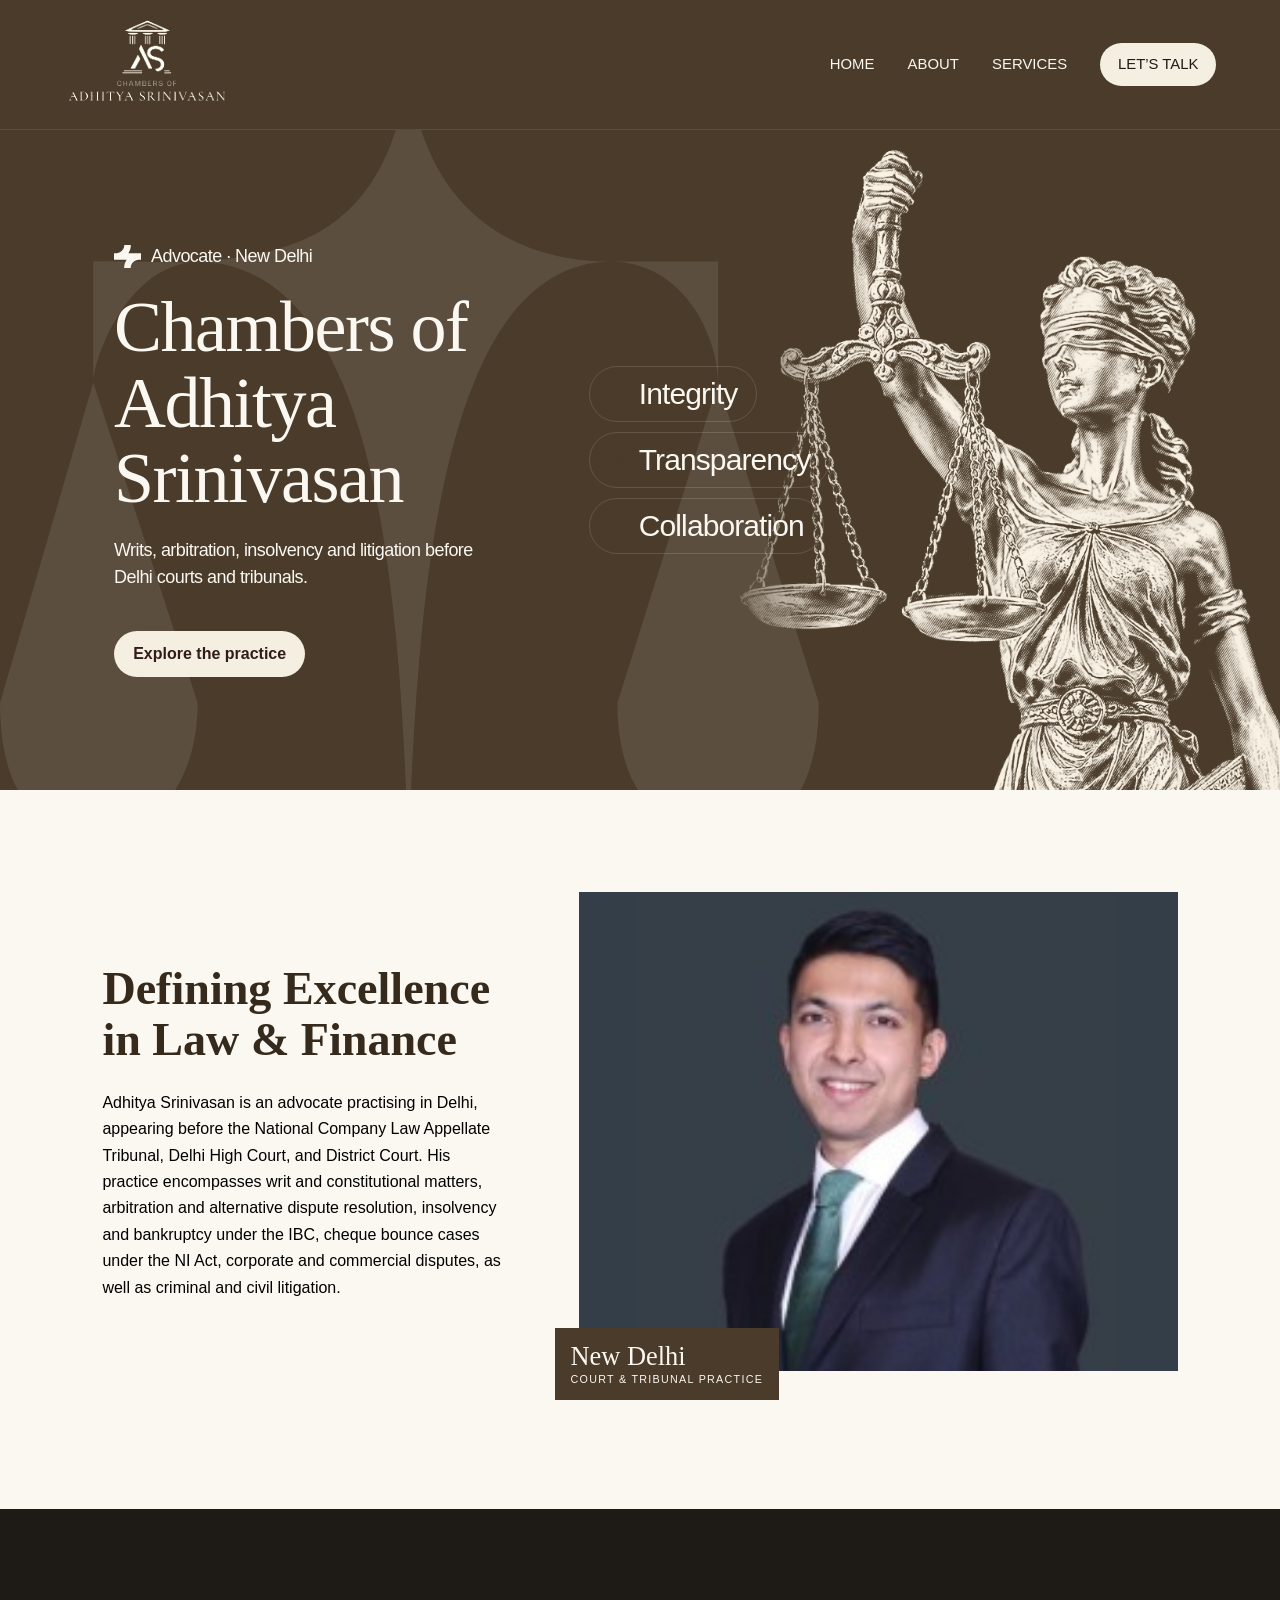
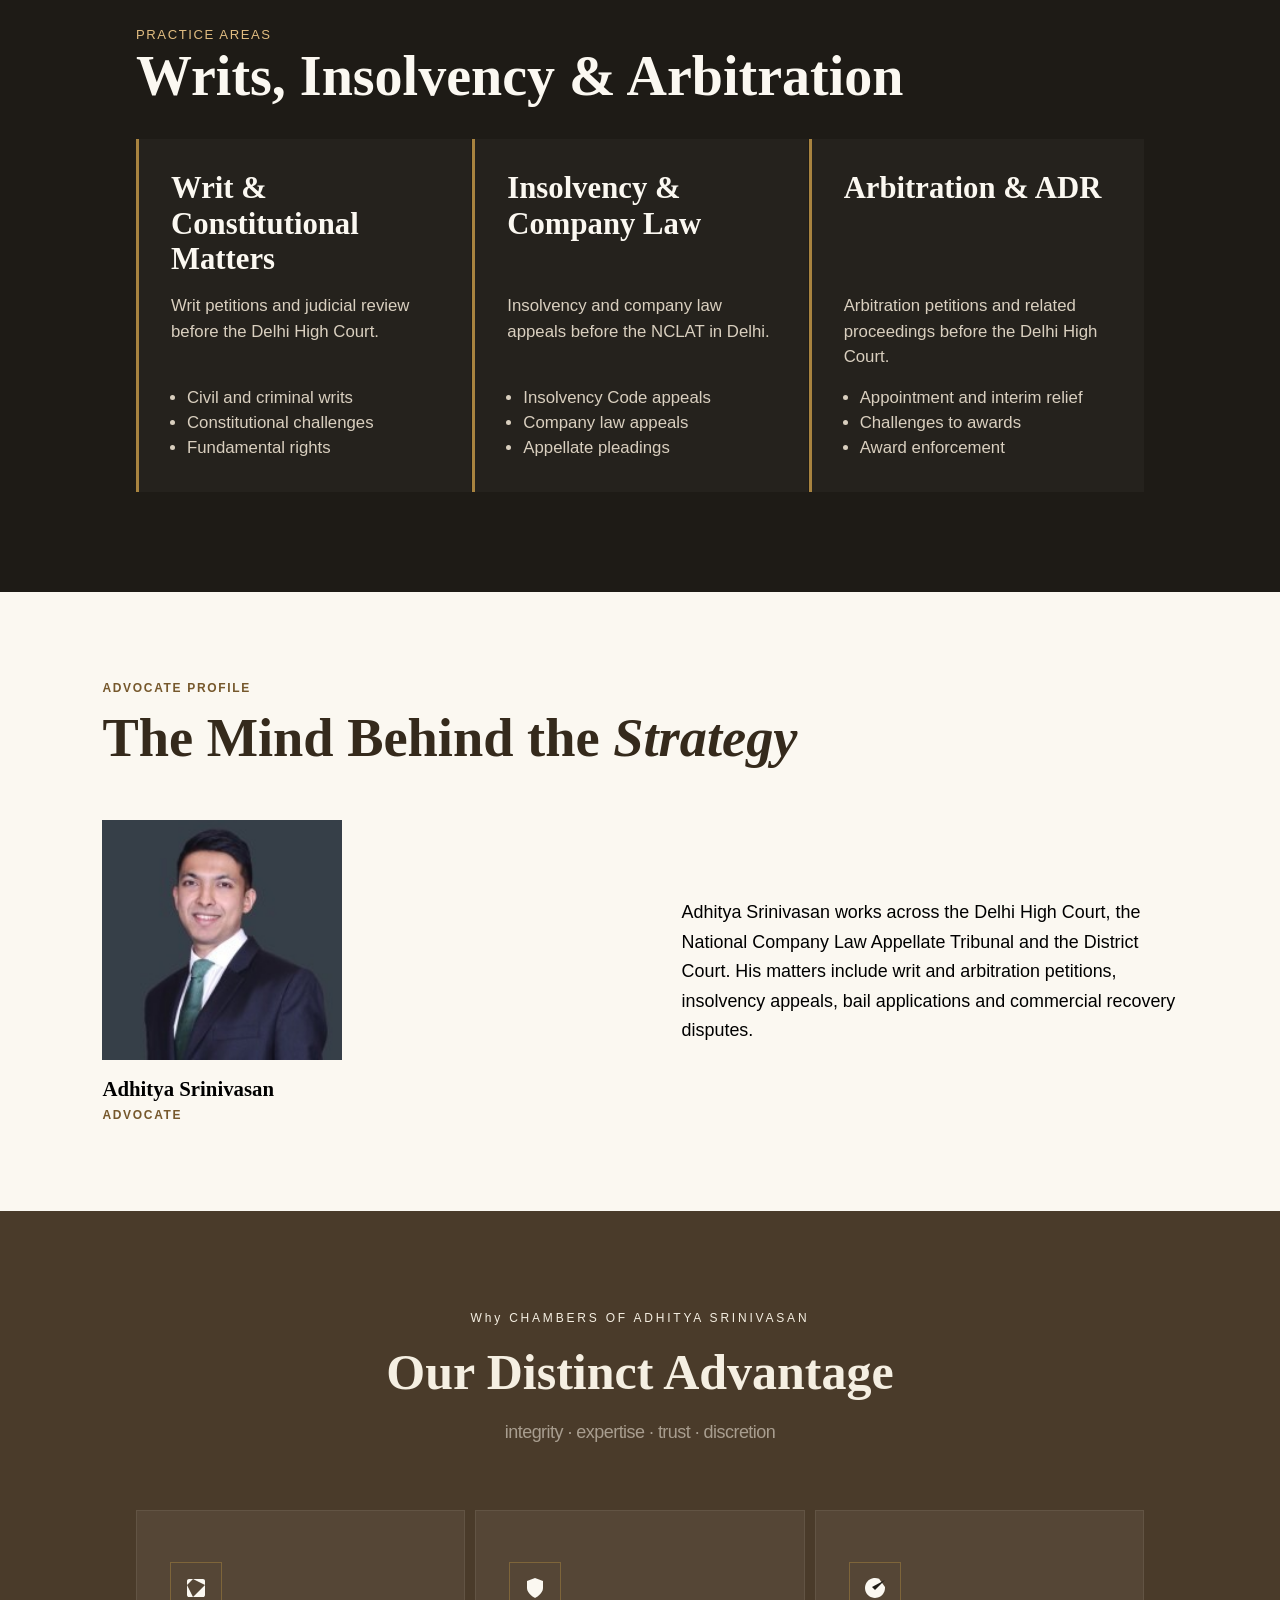
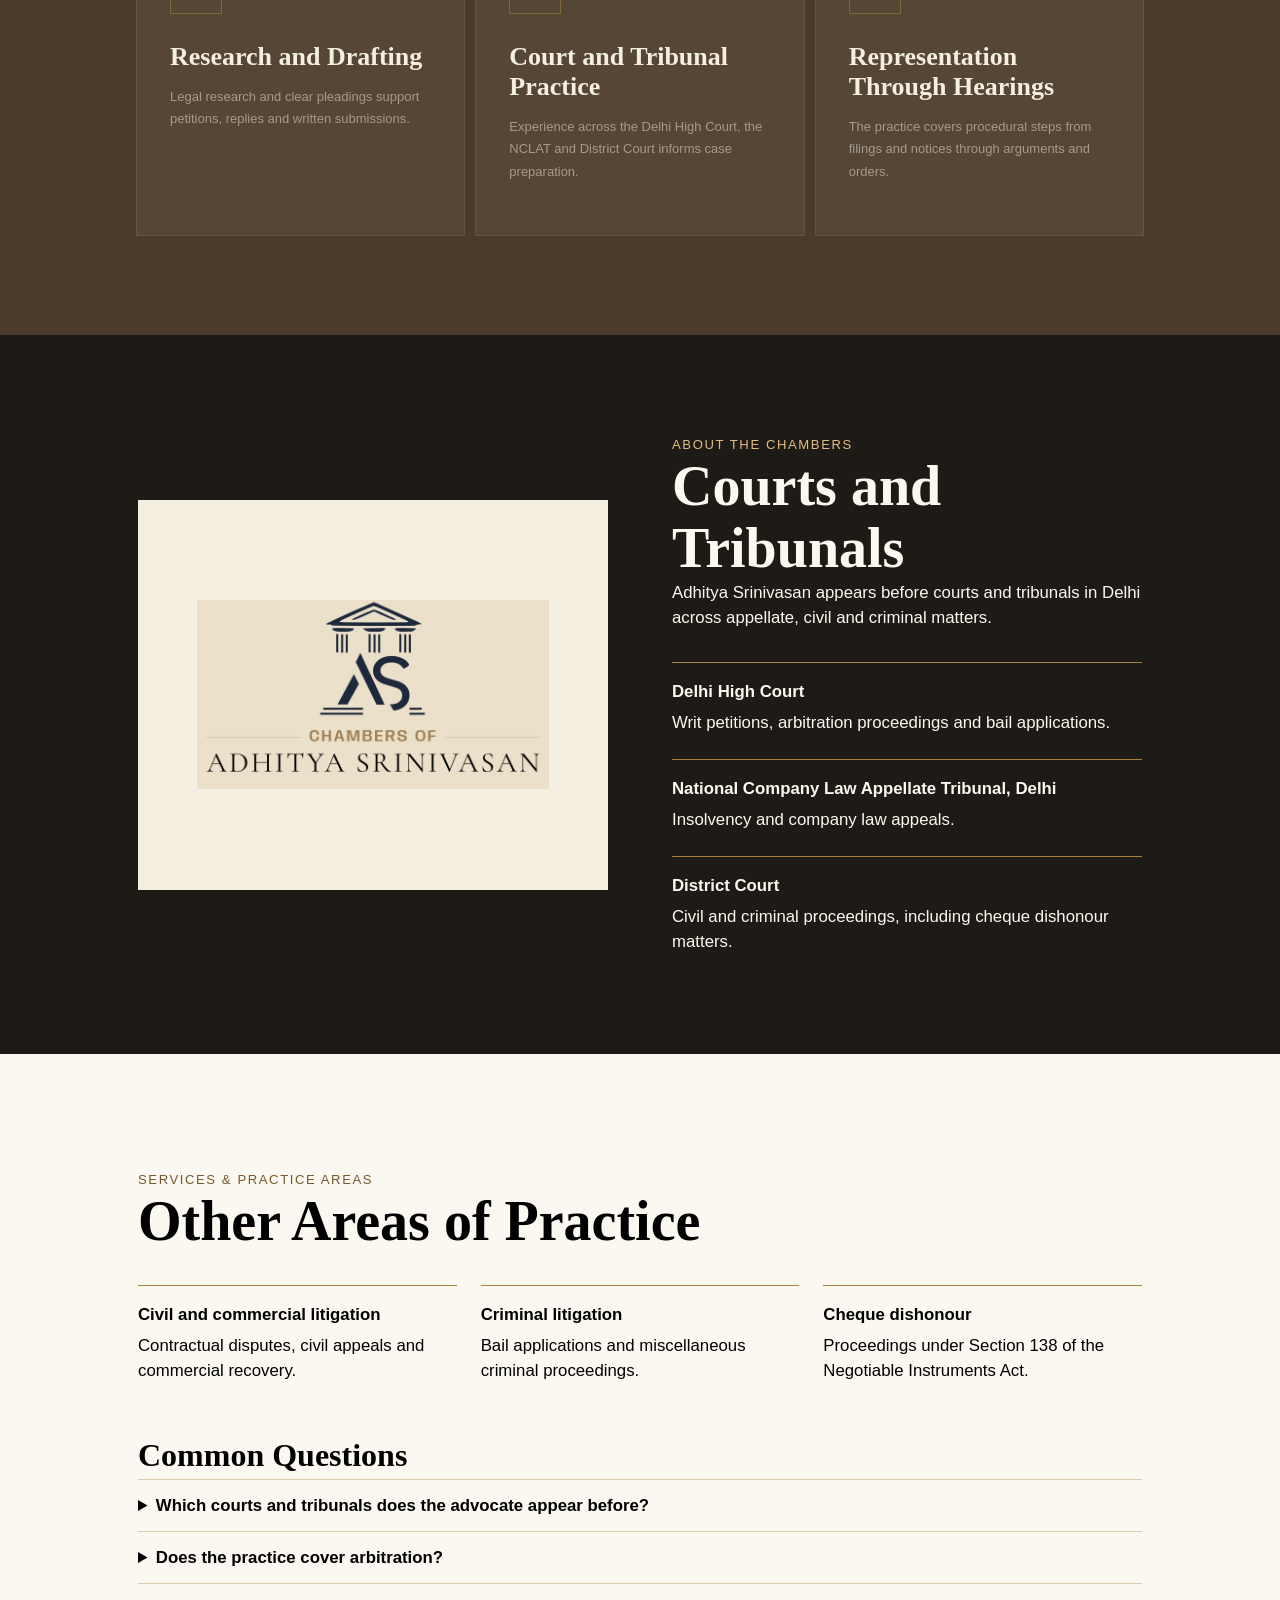
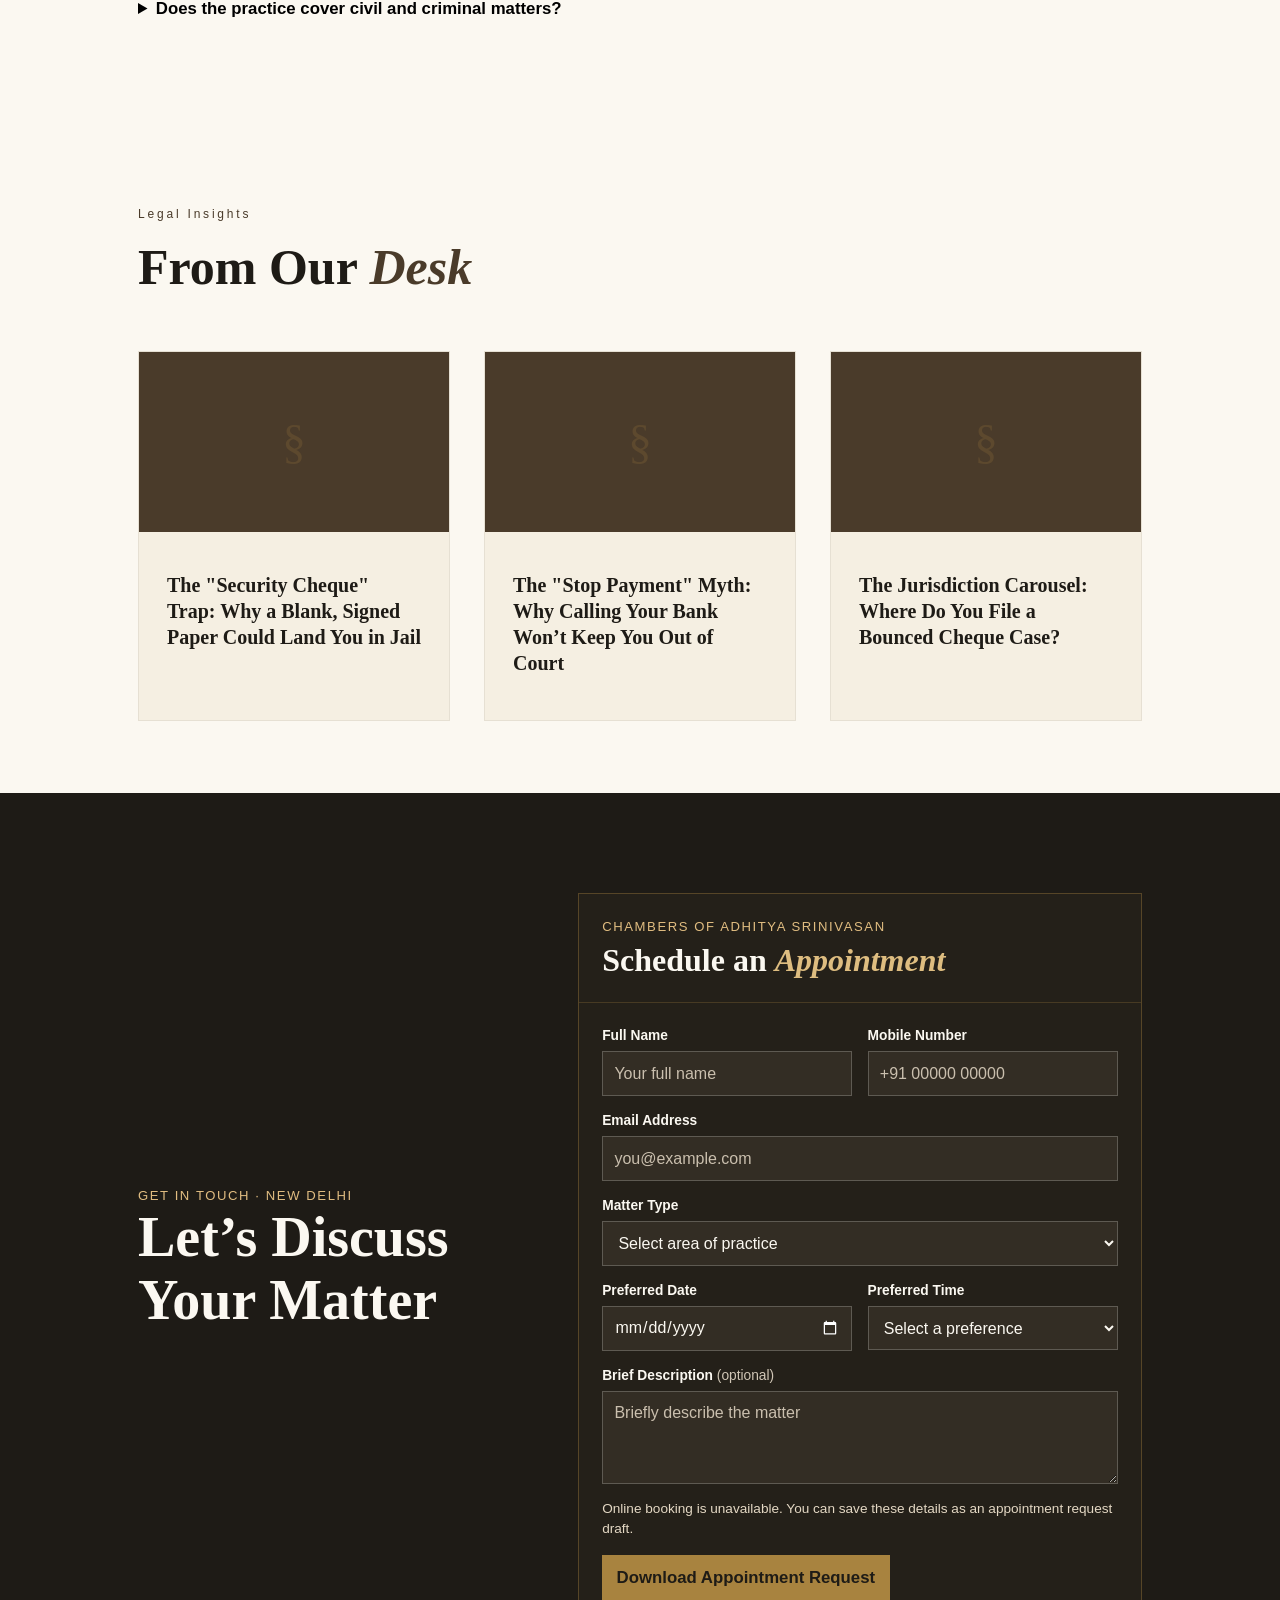
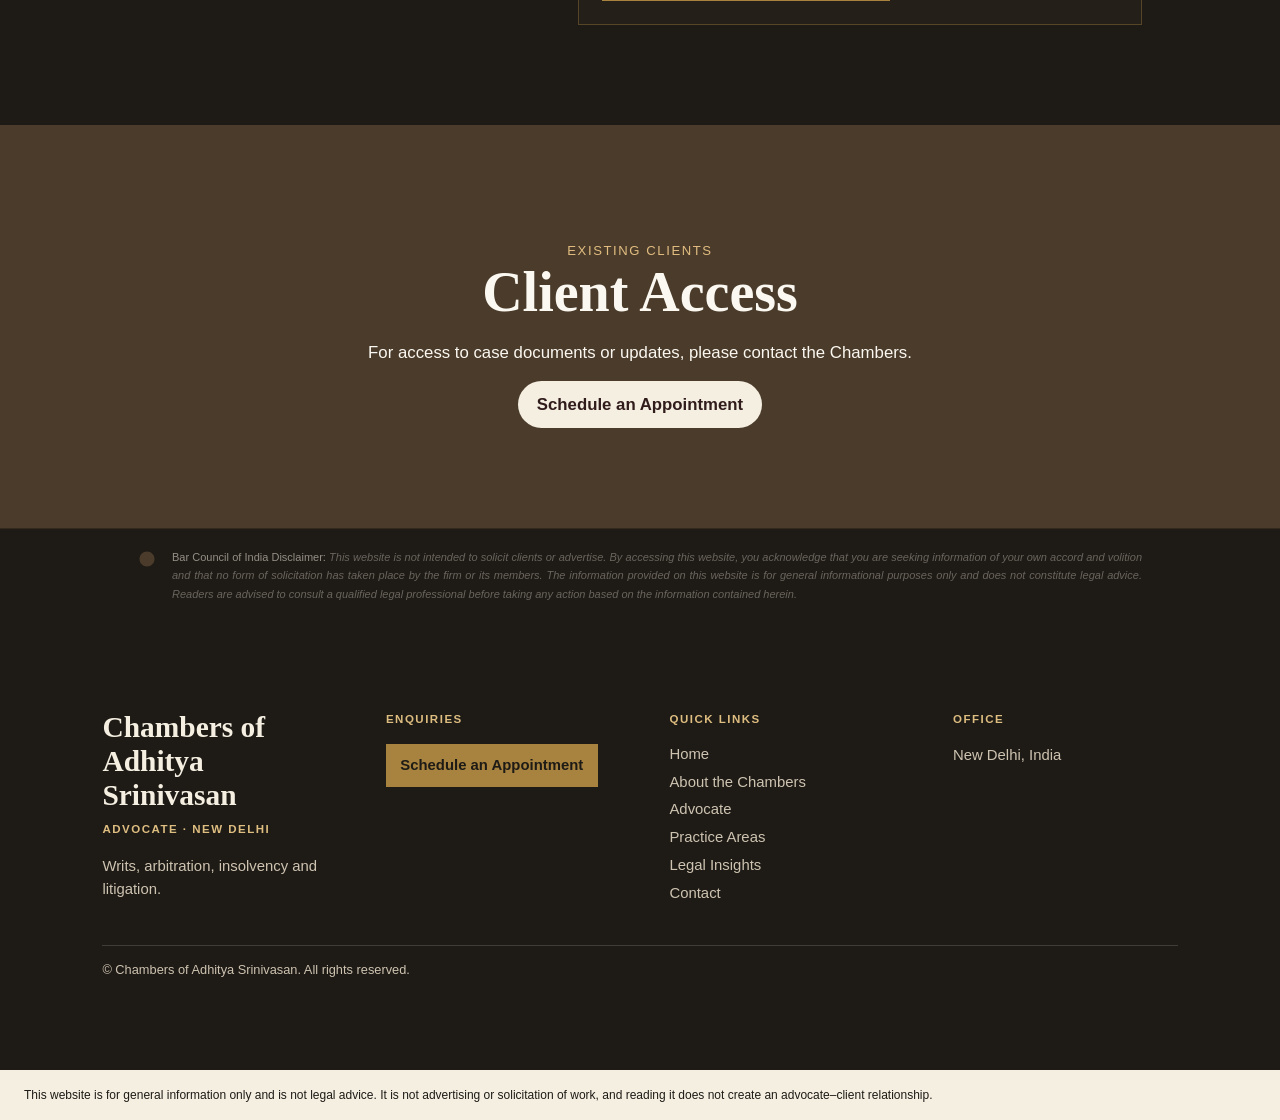
==== commit 32951750: "Use District Court wording throughout the site" ====
--- a/index.html
+++ b/index.html
@@ -19,7 +19,7 @@
   <div class="chambers-profile-grid">
     <div class="chambers-profile-copy">
       <h2>Defining Excellence in Law &amp; Finance</h2>
-      <p>Adhitya Srinivasan is an advocate practising in Delhi, appearing before the National Company Law Appellate Tribunal, Delhi High Court, and Delhi District Court. His practice encompasses writ and constitutional matters, arbitration and alternative dispute resolution, insolvency and bankruptcy under the IBC, cheque bounce cases under the NI Act, corporate and commercial disputes, as well as criminal and civil litigation.</p>
+      <p>Adhitya Srinivasan is an advocate practising in Delhi, appearing before the National Company Law Appellate Tribunal, Delhi High Court, and District Court. His practice encompasses writ and constitutional matters, arbitration and alternative dispute resolution, insolvency and bankruptcy under the IBC, cheque bounce cases under the NI Act, corporate and commercial disputes, as well as criminal and civil litigation.</p>
     </div>
     <figure class="chambers-profile-photo">
       <img src="./assets/adhitya-srinivasan.jpg" alt="Portrait of Adhitya Srinivasan" width="200" height="200" loading="lazy">
@@ -57,17 +57,17 @@
         <img class="chambers-team-portrait" src="./assets/adhitya-srinivasan.jpg" alt="Adhitya Srinivasan" width="200" height="200" loading="lazy">
         <figcaption><strong>Adhitya Srinivasan</strong><span>Advocate</span></figcaption>
       </figure>
-      <p data-editorial-rise>Adhitya Srinivasan works across the Delhi High Court, the National Company Law Appellate Tribunal and the Delhi District Courts. His matters include writ and arbitration petitions, insolvency appeals, bail applications and commercial recovery disputes.</p>
+      <p data-editorial-rise>Adhitya Srinivasan works across the Delhi High Court, the National Company Law Appellate Tribunal and the District Court. His matters include writ and arbitration petitions, insolvency appeals, bail applications and commercial recovery disputes.</p>
     </div>
   </div>
 </section>
-<section class="flex w-full flex-col items-center justify-center bg-[#6b1f2a] px-5 sm:px-8 md:px-16 lg:px-[136px] py-14 md:py-[99px] mx-auto overflow-hidden" data-sar-section="home/s05-content" data-sar-type="content"><div class="flex w-full flex-col gap-12 md:gap-16"><div class="flex flex-col items-center gap-[15px] text-center"><p data-reveal="true" class="font-jost text-xs tracking-[2.8px] text-[#b8935a]" style="translate: none; rotate: none; scale: none; transform: translate(0px, 0px); opacity: 1;">Why CHAMBERS OF ADHITYA SRINIVASAN</p><h2 data-reveal="true" class="font-cormorant text-[36px] md:text-[50px] font-semibold leading-tight text-white" style="translate: none; rotate: none; scale: none; transform: translate(0px, 0px); opacity: 1;">Our Distinct Advantage</h2><p data-reveal="true" class="max-w-[568px] font-jost text-base md:text-lg font-light leading-[27px] tracking-[-0.54px] text-white/55" style="translate: none; rotate: none; scale: none; transform: translate(0px, 0px); opacity: 1;">integrity · expertise · trust · discretion</p></div><div class="grid grid-cols-1 sm:grid-cols-2 lg:grid-cols-3 gap-4 md:gap-2.5"><div data-reveal="true" class="group flex flex-col border border-white/[0.08] bg-white/[0.06] px-6 sm:px-[33px] py-10 md:py-[51px] transition-colors duration-300 hover:bg-white/[0.1]" style="translate: none; rotate: none; scale: none; transform: translate(0px, 0px); opacity: 1;"><div class="flex flex-col gap-7"><div class="relative size-[52px] border border-[rgba(184,147,90,0.5)] transition-all duration-300 group-hover:border-[rgba(184,147,90,0.9)] group-hover:scale-105"><img alt="" loading="lazy" width="24" height="24" decoding="async" data-nimg="1" class="absolute left-[13px] top-[13px]" style="color:transparent" src="./assets/site/images/why-icon-1.__q189041d8.svg"></div><div class="flex flex-col gap-3.5"><h3 class="font-cormorant text-[22px] md:text-[26px] font-semibold leading-[29.9px] text-white">Research and Drafting</h3><p class="font-jost text-[13px] font-light leading-[22.75px] text-white/50">Legal research and clear pleadings support petitions, replies and written submissions.</p></div></div></div><div data-reveal="true" class="group flex flex-col border border-white/[0.08] bg-white/[0.06] px-6 sm:px-[33px] py-10 md:py-[51px] transition-colors duration-300 hover:bg-white/[0.1]" style="translate: none; rotate: none; scale: none; transform: translate(0px, 0px); opacity: 1;"><div class="flex flex-col gap-7"><div class="relative size-[52px] border border-[rgba(184,147,90,0.5)] transition-all duration-300 group-hover:border-[rgba(184,147,90,0.9)] group-hover:scale-105"><img alt="" loading="lazy" width="24" height="24" decoding="async" data-nimg="1" class="absolute left-[13px] top-[13px]" style="color:transparent" src="./assets/site/images/why-icon-2.__q189041d8.svg"></div><div class="flex flex-col gap-3.5"><h3 class="font-cormorant text-[22px] md:text-[26px] font-semibold leading-[29.9px] text-white">Court and Tribunal Practice</h3><p class="font-jost text-[13px] font-light leading-[22.75px] text-white/50">Experience across the Delhi High Court, the NCLAT and Delhi District Courts informs case preparation.</p></div></div></div><div data-reveal="true" class="group flex flex-col border border-white/[0.08] bg-white/[0.06] px-6 sm:px-[33px] py-10 md:py-[51px] transition-colors duration-300 hover:bg-white/[0.1]" style="translate: none; rotate: none; scale: none; transform: translate(0px, 0px); opacity: 1;"><div class="flex flex-col gap-7"><div class="relative size-[52px] border border-[rgba(184,147,90,0.5)] transition-all duration-300 group-hover:border-[rgba(184,147,90,0.9)] group-hover:scale-105"><img alt="" loading="lazy" width="24" height="24" decoding="async" data-nimg="1" class="absolute left-[13px] top-[13px]" style="color:transparent" src="./assets/site/images/why-icon-3.__q189041d8.svg"></div><div class="flex flex-col gap-3.5"><h3 class="font-cormorant text-[22px] md:text-[26px] font-semibold leading-[29.9px] text-white">Representation Through Hearings</h3><p class="font-jost text-[13px] font-light leading-[22.75px] text-white/50">The practice covers procedural steps from filings and notices through arguments and orders.</p></div></div></div></div></div></section>
+<section class="flex w-full flex-col items-center justify-center bg-[#6b1f2a] px-5 sm:px-8 md:px-16 lg:px-[136px] py-14 md:py-[99px] mx-auto overflow-hidden" data-sar-section="home/s05-content" data-sar-type="content"><div class="flex w-full flex-col gap-12 md:gap-16"><div class="flex flex-col items-center gap-[15px] text-center"><p data-reveal="true" class="font-jost text-xs tracking-[2.8px] text-[#b8935a]" style="translate: none; rotate: none; scale: none; transform: translate(0px, 0px); opacity: 1;">Why CHAMBERS OF ADHITYA SRINIVASAN</p><h2 data-reveal="true" class="font-cormorant text-[36px] md:text-[50px] font-semibold leading-tight text-white" style="translate: none; rotate: none; scale: none; transform: translate(0px, 0px); opacity: 1;">Our Distinct Advantage</h2><p data-reveal="true" class="max-w-[568px] font-jost text-base md:text-lg font-light leading-[27px] tracking-[-0.54px] text-white/55" style="translate: none; rotate: none; scale: none; transform: translate(0px, 0px); opacity: 1;">integrity · expertise · trust · discretion</p></div><div class="grid grid-cols-1 sm:grid-cols-2 lg:grid-cols-3 gap-4 md:gap-2.5"><div data-reveal="true" class="group flex flex-col border border-white/[0.08] bg-white/[0.06] px-6 sm:px-[33px] py-10 md:py-[51px] transition-colors duration-300 hover:bg-white/[0.1]" style="translate: none; rotate: none; scale: none; transform: translate(0px, 0px); opacity: 1;"><div class="flex flex-col gap-7"><div class="relative size-[52px] border border-[rgba(184,147,90,0.5)] transition-all duration-300 group-hover:border-[rgba(184,147,90,0.9)] group-hover:scale-105"><img alt="" loading="lazy" width="24" height="24" decoding="async" data-nimg="1" class="absolute left-[13px] top-[13px]" style="color:transparent" src="./assets/site/images/why-icon-1.__q189041d8.svg"></div><div class="flex flex-col gap-3.5"><h3 class="font-cormorant text-[22px] md:text-[26px] font-semibold leading-[29.9px] text-white">Research and Drafting</h3><p class="font-jost text-[13px] font-light leading-[22.75px] text-white/50">Legal research and clear pleadings support petitions, replies and written submissions.</p></div></div></div><div data-reveal="true" class="group flex flex-col border border-white/[0.08] bg-white/[0.06] px-6 sm:px-[33px] py-10 md:py-[51px] transition-colors duration-300 hover:bg-white/[0.1]" style="translate: none; rotate: none; scale: none; transform: translate(0px, 0px); opacity: 1;"><div class="flex flex-col gap-7"><div class="relative size-[52px] border border-[rgba(184,147,90,0.5)] transition-all duration-300 group-hover:border-[rgba(184,147,90,0.9)] group-hover:scale-105"><img alt="" loading="lazy" width="24" height="24" decoding="async" data-nimg="1" class="absolute left-[13px] top-[13px]" style="color:transparent" src="./assets/site/images/why-icon-2.__q189041d8.svg"></div><div class="flex flex-col gap-3.5"><h3 class="font-cormorant text-[22px] md:text-[26px] font-semibold leading-[29.9px] text-white">Court and Tribunal Practice</h3><p class="font-jost text-[13px] font-light leading-[22.75px] text-white/50">Experience across the Delhi High Court, the NCLAT and District Court informs case preparation.</p></div></div></div><div data-reveal="true" class="group flex flex-col border border-white/[0.08] bg-white/[0.06] px-6 sm:px-[33px] py-10 md:py-[51px] transition-colors duration-300 hover:bg-white/[0.1]" style="translate: none; rotate: none; scale: none; transform: translate(0px, 0px); opacity: 1;"><div class="flex flex-col gap-7"><div class="relative size-[52px] border border-[rgba(184,147,90,0.5)] transition-all duration-300 group-hover:border-[rgba(184,147,90,0.9)] group-hover:scale-105"><img alt="" loading="lazy" width="24" height="24" decoding="async" data-nimg="1" class="absolute left-[13px] top-[13px]" style="color:transparent" src="./assets/site/images/why-icon-3.__q189041d8.svg"></div><div class="flex flex-col gap-3.5"><h3 class="font-cormorant text-[22px] md:text-[26px] font-semibold leading-[29.9px] text-white">Representation Through Hearings</h3><p class="font-jost text-[13px] font-light leading-[22.75px] text-white/50">The practice covers procedural steps from filings and notices through arguments and orders.</p></div></div></div></div></div></section>
 <section id="about-us" class="flex w-full flex-col items-center justify-center bg-[#1a1a1a] px-5 sm:px-8 md:px-16 lg:px-[138px] py-16 md:py-[100px] mx-auto overflow-hidden" data-sar-section="home/s06-content" data-sar-type="content">
   <div class="chambers-info chambers-about-layout">
     <figure class="chambers-about-mark"><span class="chambers-logo"><img src="./assets/chambers-logo.jpg" alt="Chambers of Adhitya Srinivasan" width="1188" height="750" loading="lazy"></span></figure>
     <div><p class="chambers-kicker">About the Chambers</p><h2>Courts and Tribunals</h2>
     <p>Adhitya Srinivasan appears before courts and tribunals in Delhi across appellate, civil and criminal matters.</p>
-    <dl class="chambers-list"><div><dt>Delhi High Court</dt><dd>Writ petitions, arbitration proceedings and bail applications.</dd></div><div><dt>National Company Law Appellate Tribunal, Delhi</dt><dd>Insolvency and company law appeals.</dd></div><div><dt>Delhi District Courts, including Saket</dt><dd>Civil and criminal proceedings, including cheque dishonour matters.</dd></div></dl></div>
+    <dl class="chambers-list"><div><dt>Delhi High Court</dt><dd>Writ petitions, arbitration proceedings and bail applications.</dd></div><div><dt>National Company Law Appellate Tribunal, Delhi</dt><dd>Insolvency and company law appeals.</dd></div><div><dt>District Court</dt><dd>Civil and criminal proceedings, including cheque dishonour matters.</dd></div></dl></div>
   </div></section>
 <section class="flex w-full items-center justify-center bg-[#f8f3eb] px-5 sm:px-8 md:px-16 lg:px-[138px] py-16 md:py-[100px] mx-auto overflow-hidden" data-sar-section="home/s07-content" data-sar-type="content">
   <div class="chambers-info">
@@ -75,7 +75,7 @@
     <h2>Other Areas of Practice</h2><dl class="chambers-list"><div><dt>Civil and commercial litigation</dt><dd>Contractual disputes, civil appeals and commercial recovery.</dd></div><div><dt>Criminal litigation</dt><dd>Bail applications and miscellaneous criminal proceedings.</dd></div><div><dt>Cheque dishonour</dt><dd>Proceedings under Section 138 of the Negotiable Instruments Act.</dd></div></dl>
     <section id="faq" class="chambers-faq" aria-labelledby="faq-title">
       <h3 id="faq-title">Common Questions</h3>
-      <details><summary>Which courts and tribunals does the advocate appear before?</summary><p>The practice includes the Delhi High Court, the National Company Law Appellate Tribunal in Delhi, and Delhi District Courts including Saket.</p></details>
+      <details><summary>Which courts and tribunals does the advocate appear before?</summary><p>The practice includes the Delhi High Court, the National Company Law Appellate Tribunal in Delhi, and District Court.</p></details>
       <details><summary>Does the practice cover arbitration?</summary><p>Yes. The practice includes arbitration petitions and related proceedings before the Delhi High Court.</p></details>
       <details><summary>Does the practice cover civil and criminal matters?</summary><p>Yes. The practice includes civil and commercial disputes, bail applications and cheque dishonour matters.</p></details>
     </section>
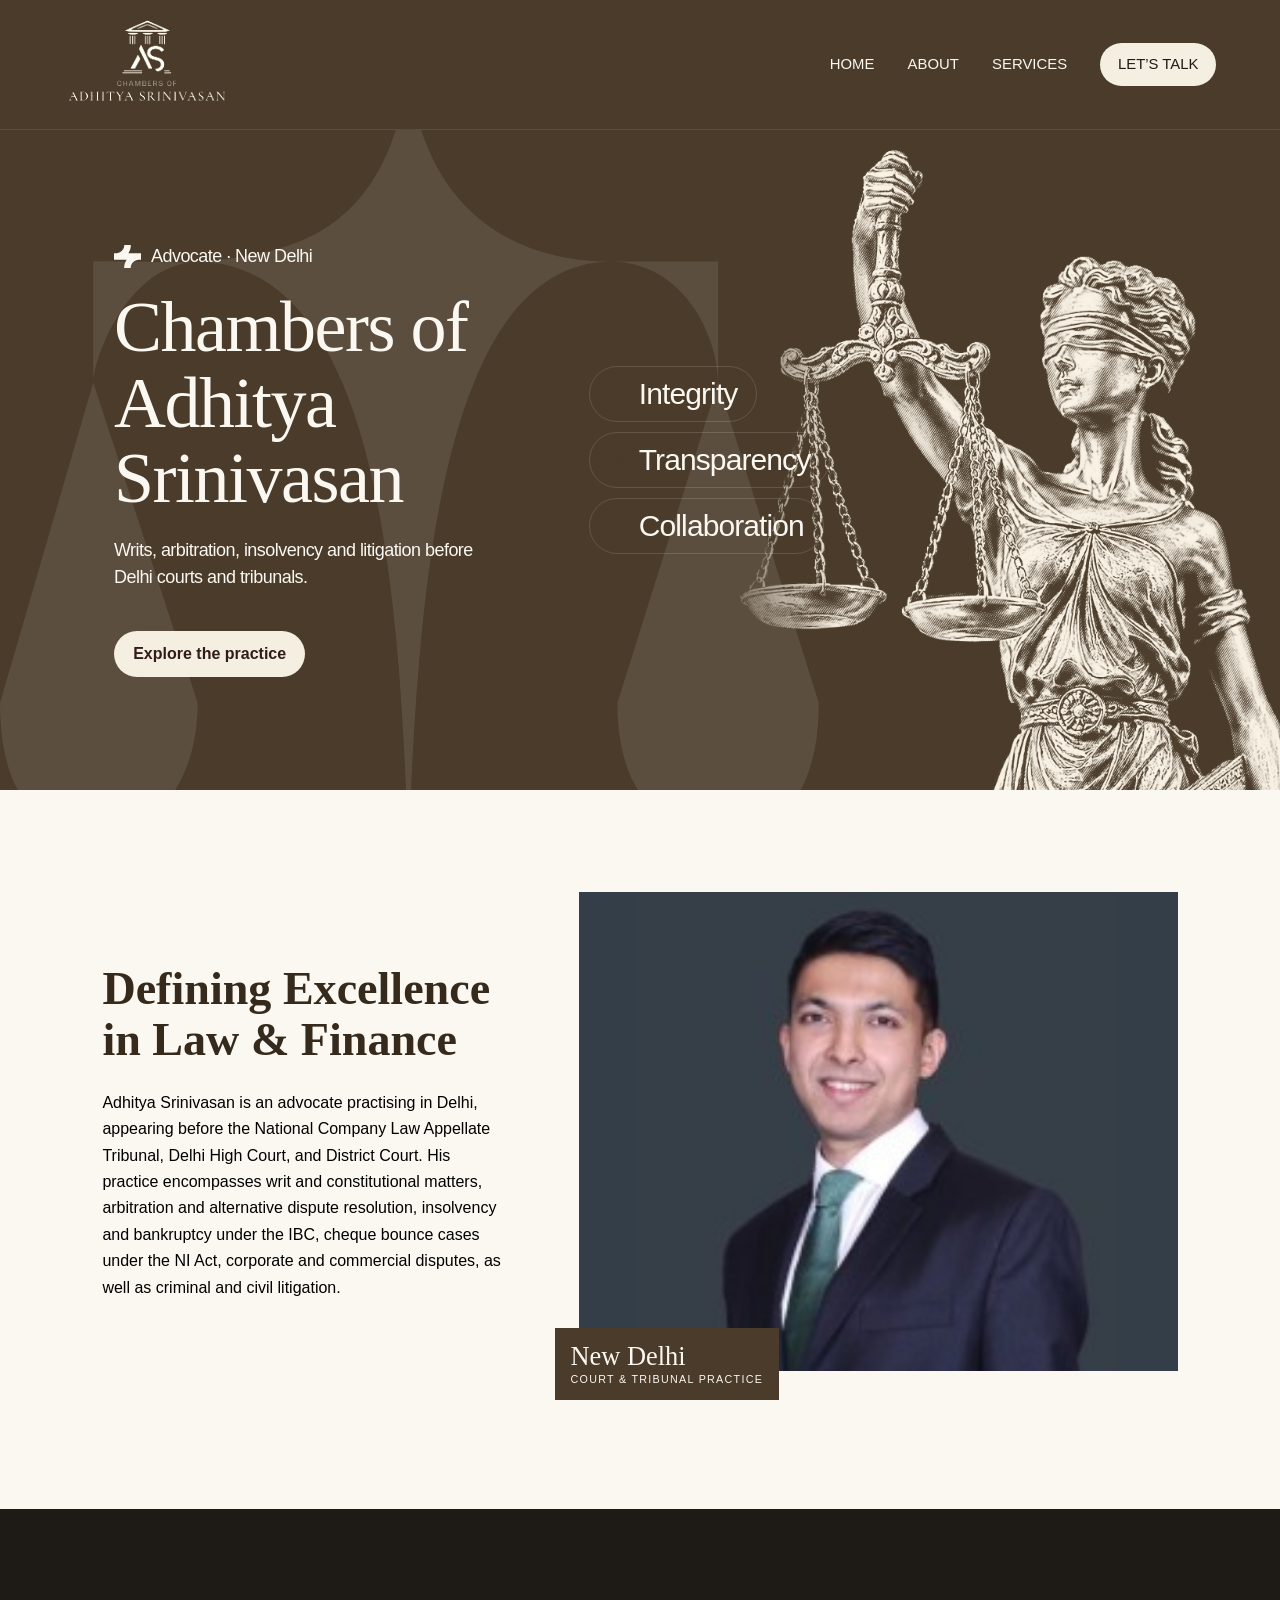
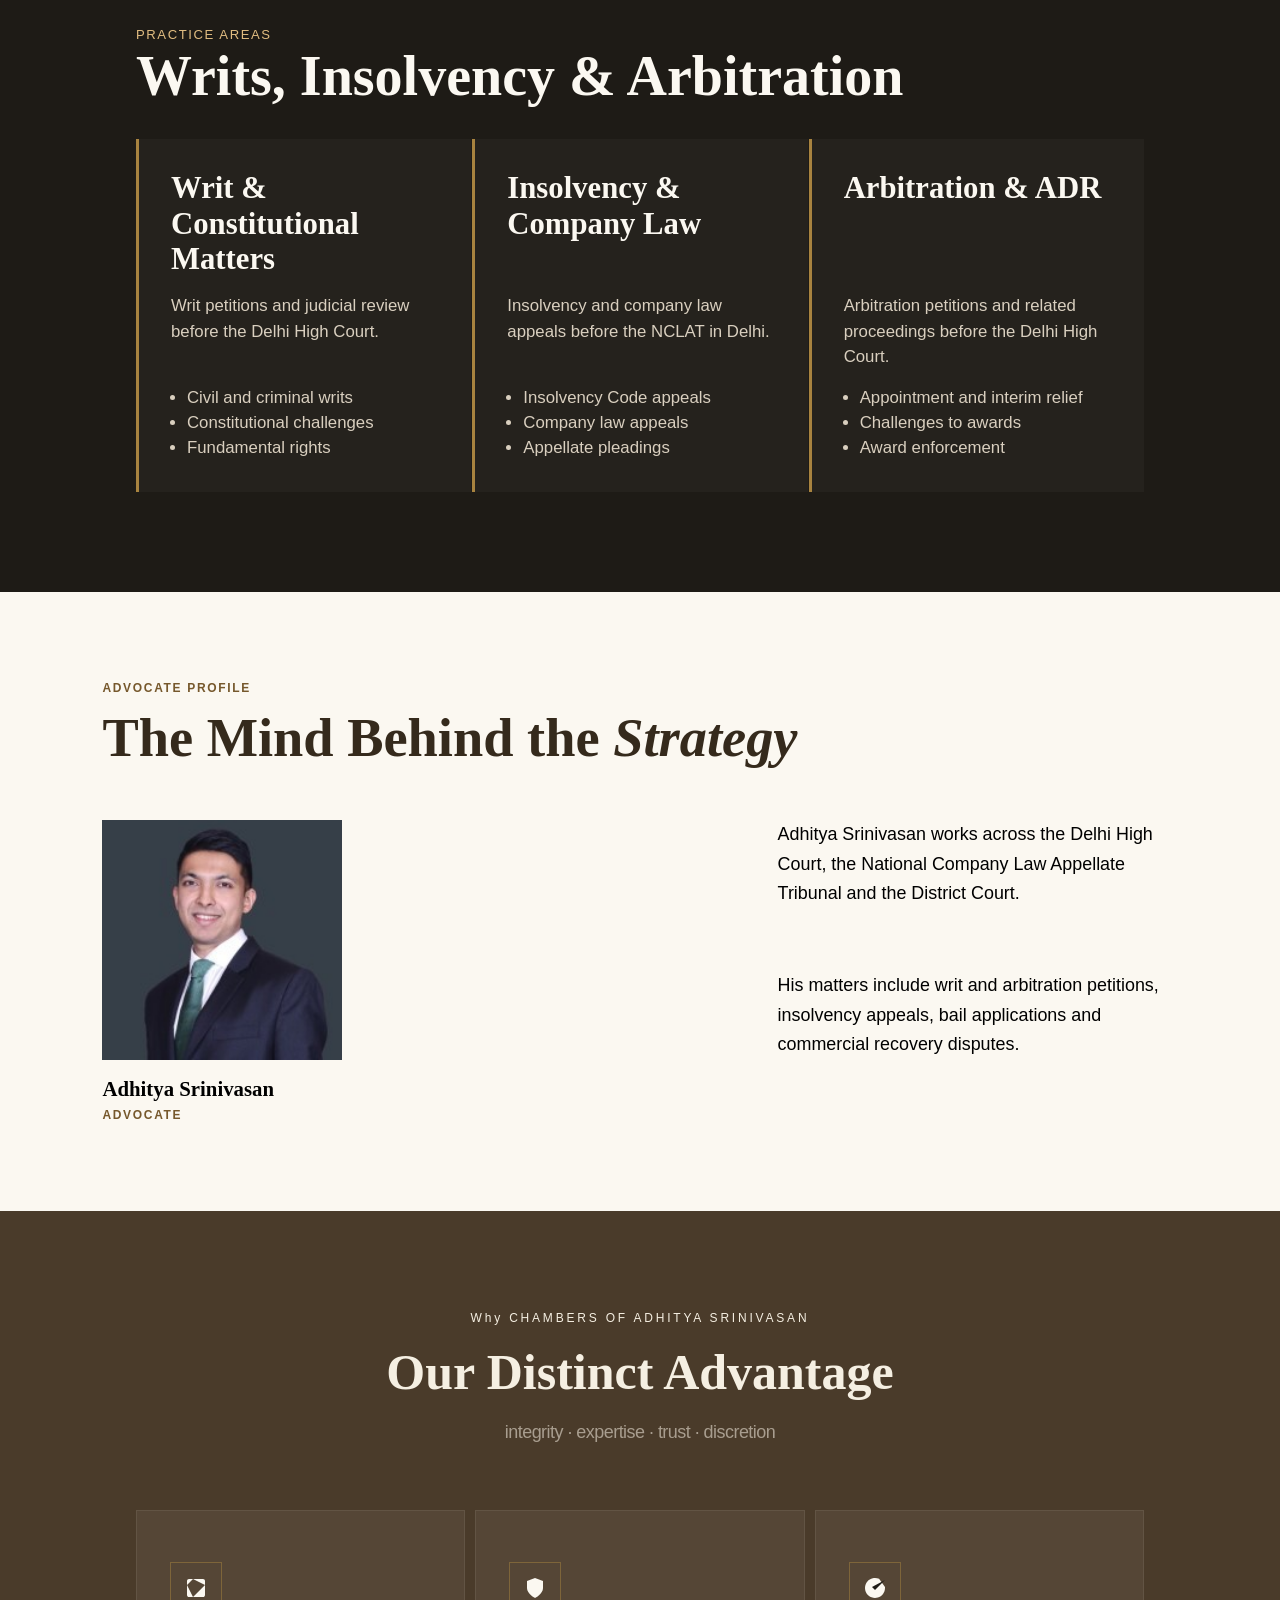
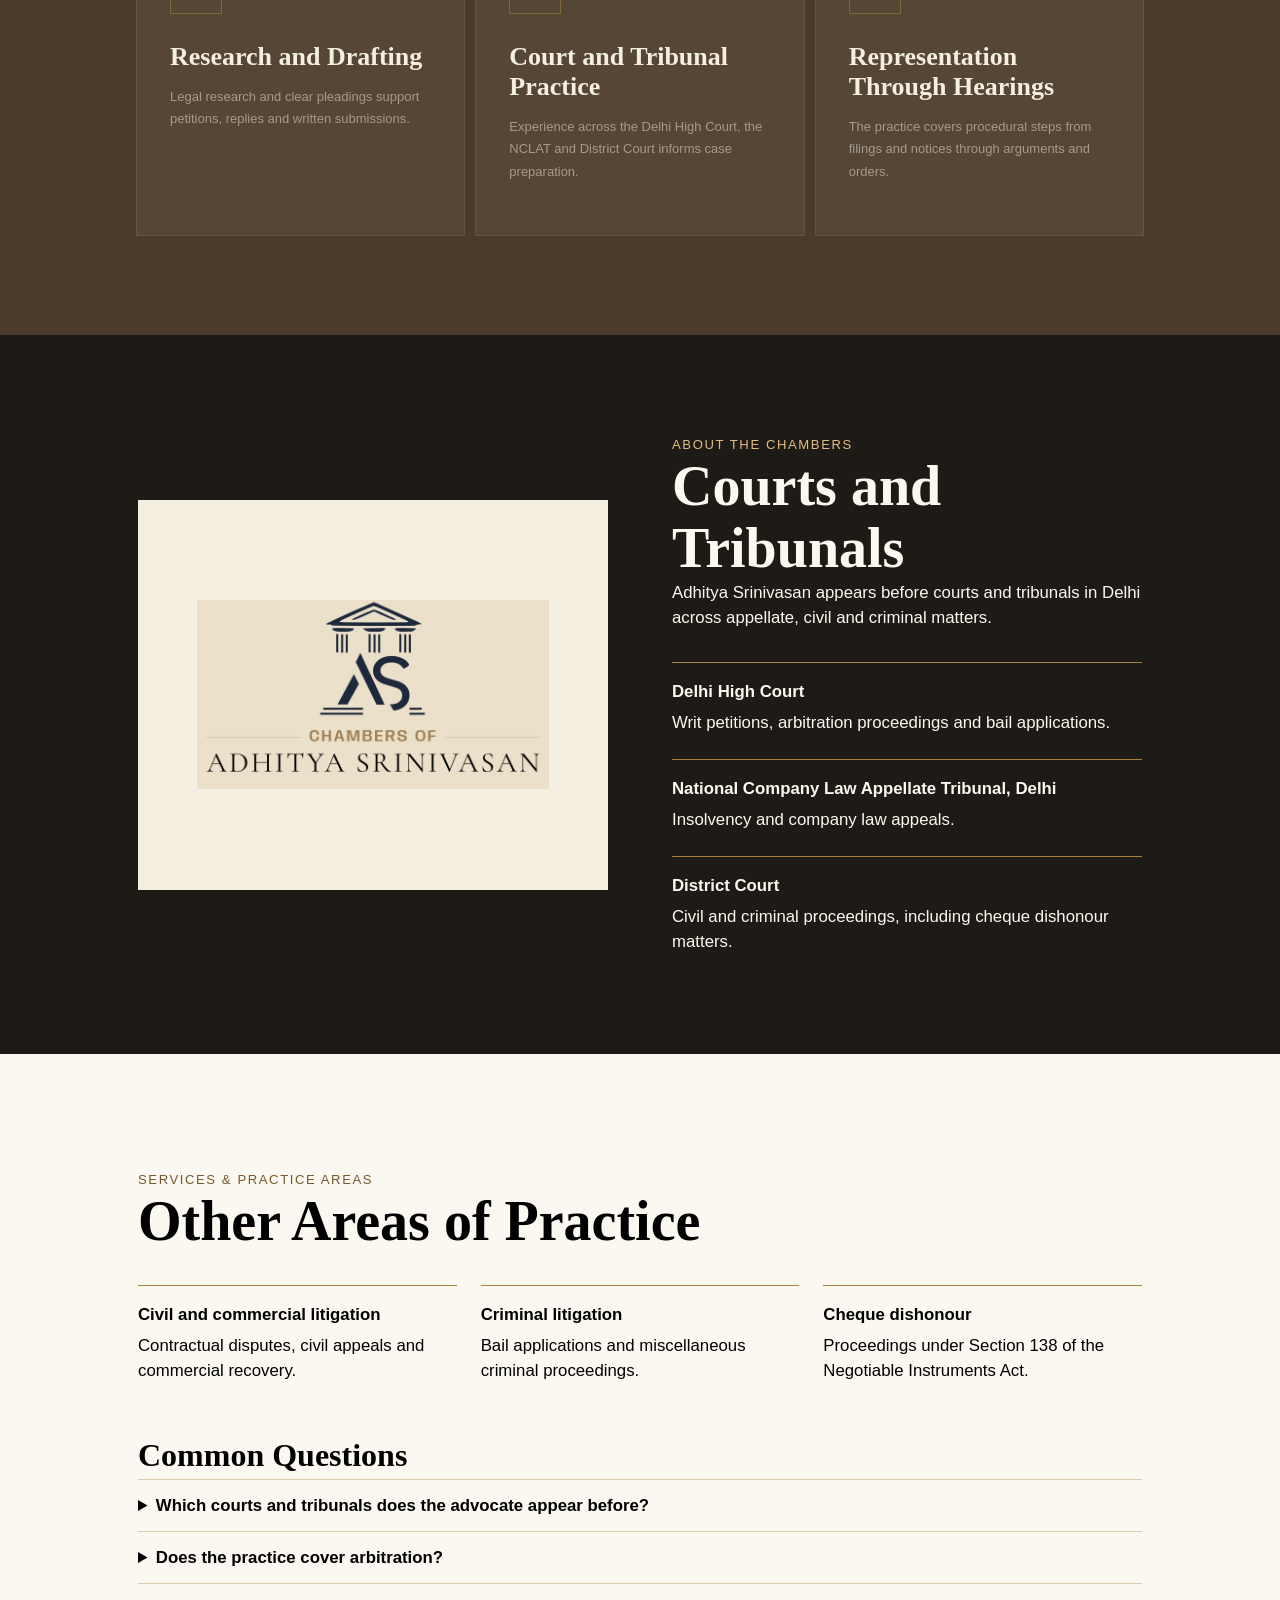
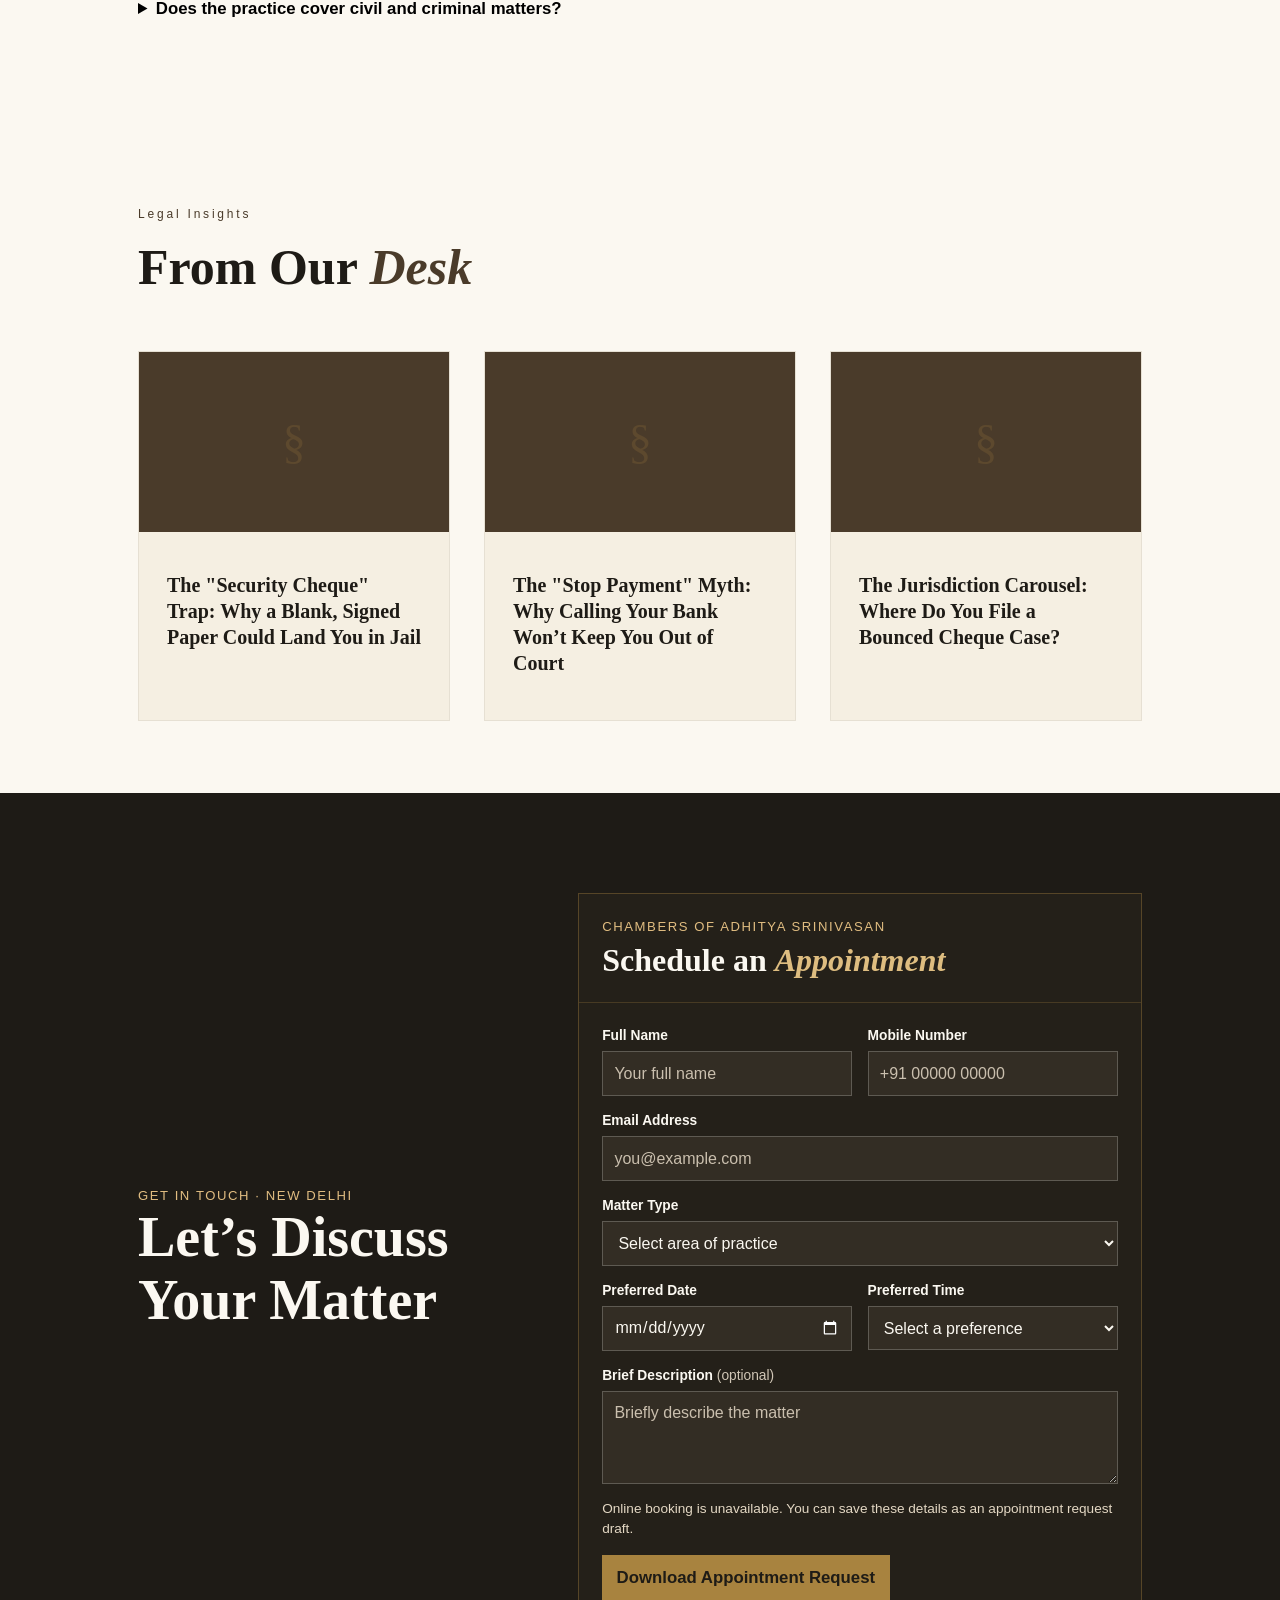
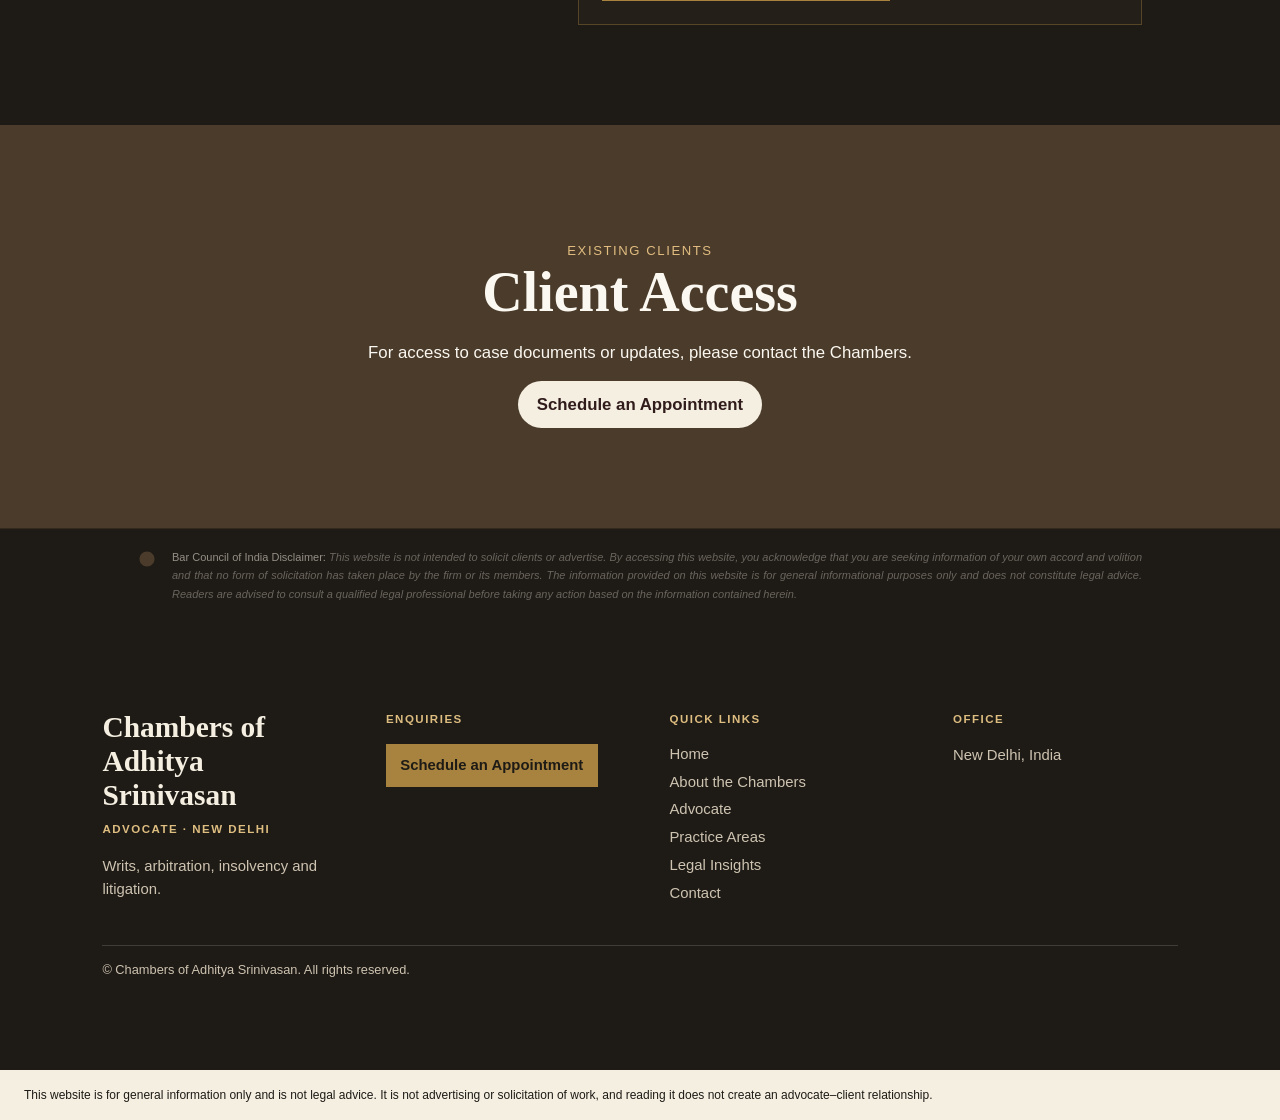
==== commit deb0722e: "Align advocate biography with portrait" ====
--- a/index.html
+++ b/index.html
@@ -57,7 +57,7 @@
         <img class="chambers-team-portrait" src="./assets/adhitya-srinivasan.jpg" alt="Adhitya Srinivasan" width="200" height="200" loading="lazy">
         <figcaption><strong>Adhitya Srinivasan</strong><span>Advocate</span></figcaption>
       </figure>
-      <p data-editorial-rise>Adhitya Srinivasan works across the Delhi High Court, the National Company Law Appellate Tribunal and the District Court. His matters include writ and arbitration petitions, insolvency appeals, bail applications and commercial recovery disputes.</p>
+      <p data-editorial-rise><span>Adhitya Srinivasan works across the Delhi High Court, the National Company Law Appellate Tribunal and the District Court.</span> <span>His matters include writ and arbitration petitions, insolvency appeals, bail applications and commercial recovery disputes.</span></p>
     </div>
   </div>
 </section>
--- a/brand/brand.css
+++ b/brand/brand.css
@@ -295,6 +295,20 @@
   margin-top: clamp(1.75rem, 4vw, 3.5rem);
 }
 .chambers-team-grid > p { max-width: 31rem; justify-self: end; line-height: 1.65; font-size: 1.12rem; }
+@media (min-width: 721px) {
+  .chambers-team-grid { row-gap: 0; }
+  .chambers-team-grid > figure { display: grid; grid-row: 1 / span 2; grid-template-rows: subgrid; }
+  .chambers-team-grid > p {
+    display: flex;
+    flex-direction: column;
+    justify-content: space-between;
+    align-self: stretch;
+    grid-column: 2;
+    grid-row: 1;
+    max-width: 25rem;
+    gap: .5rem;
+  }
+}
 .chambers-team-portrait { width: min(100%, 15rem); height: auto; aspect-ratio: 1; }
 .chambers-team figcaption { display: grid; margin-top: .8rem; gap: .15rem; }
 .chambers-team figcaption strong { font-family: var(--sar-font-heading); font-size: 1.3rem; }
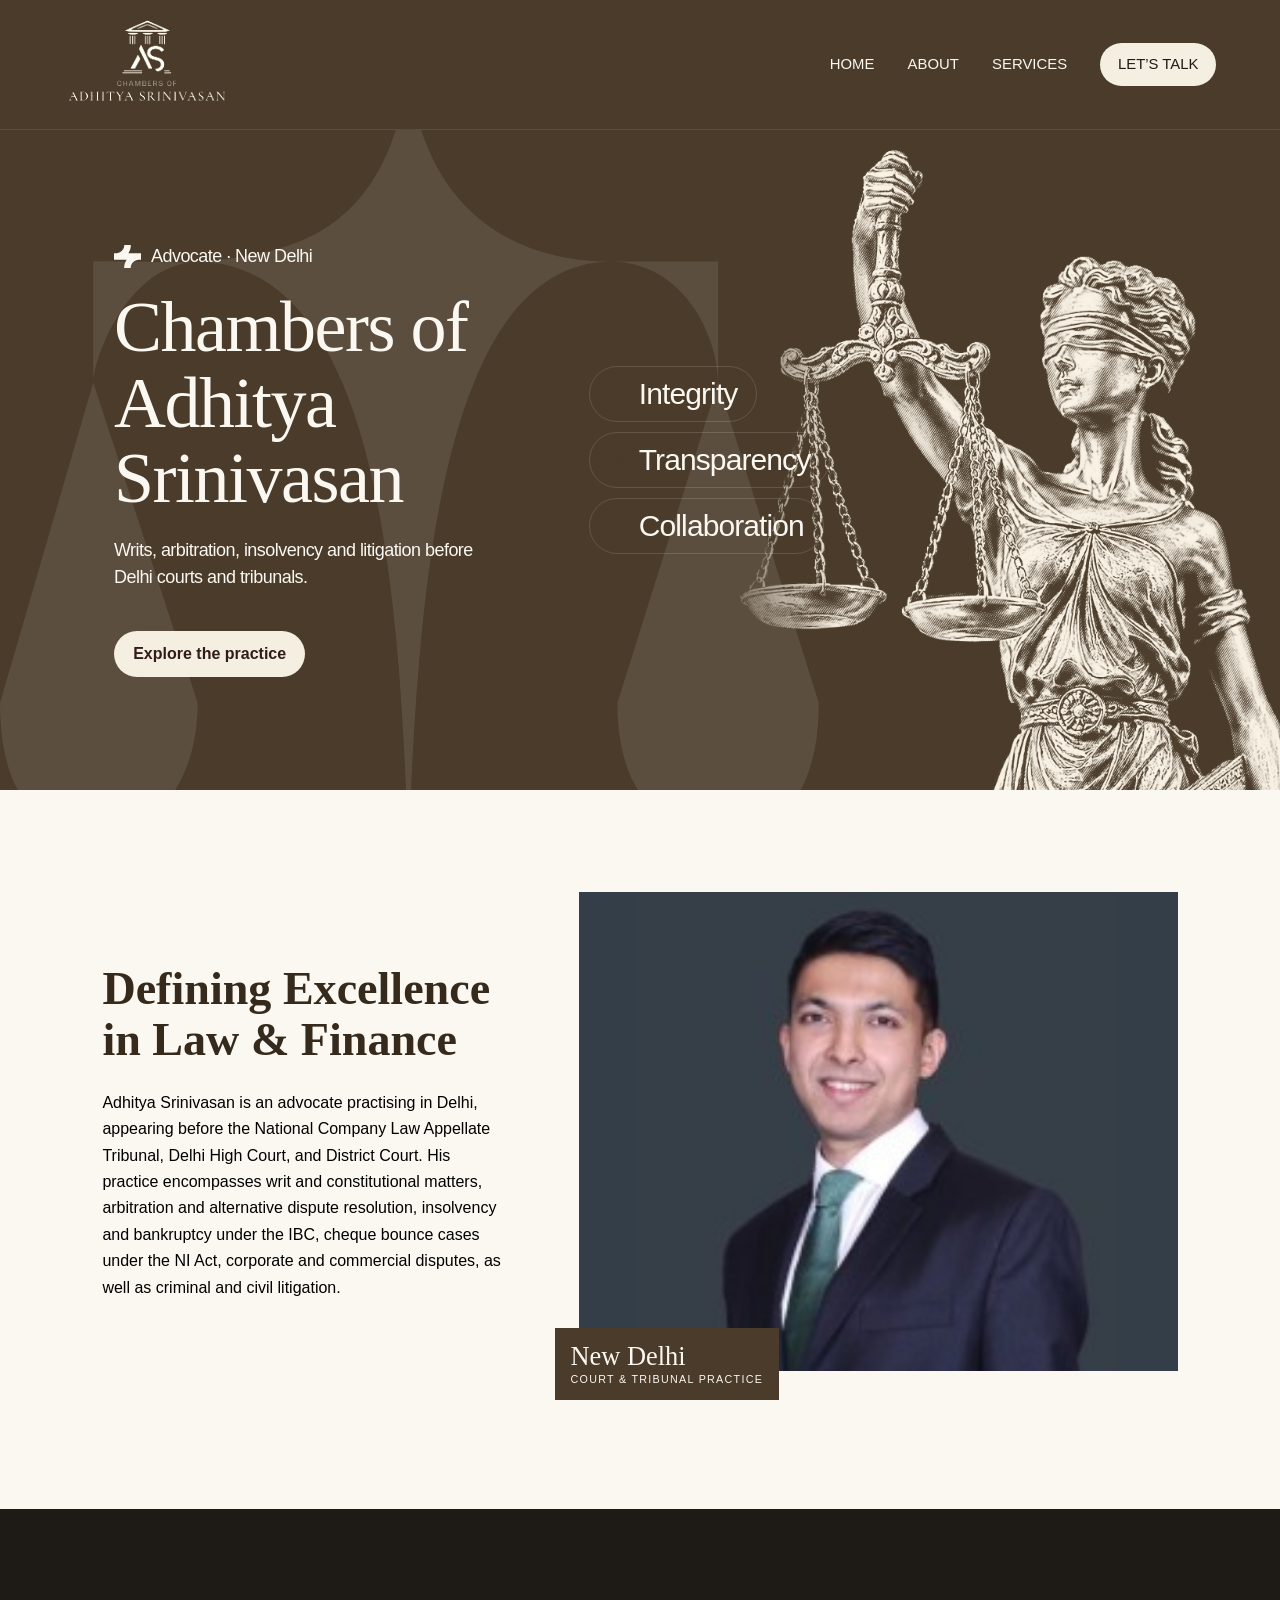
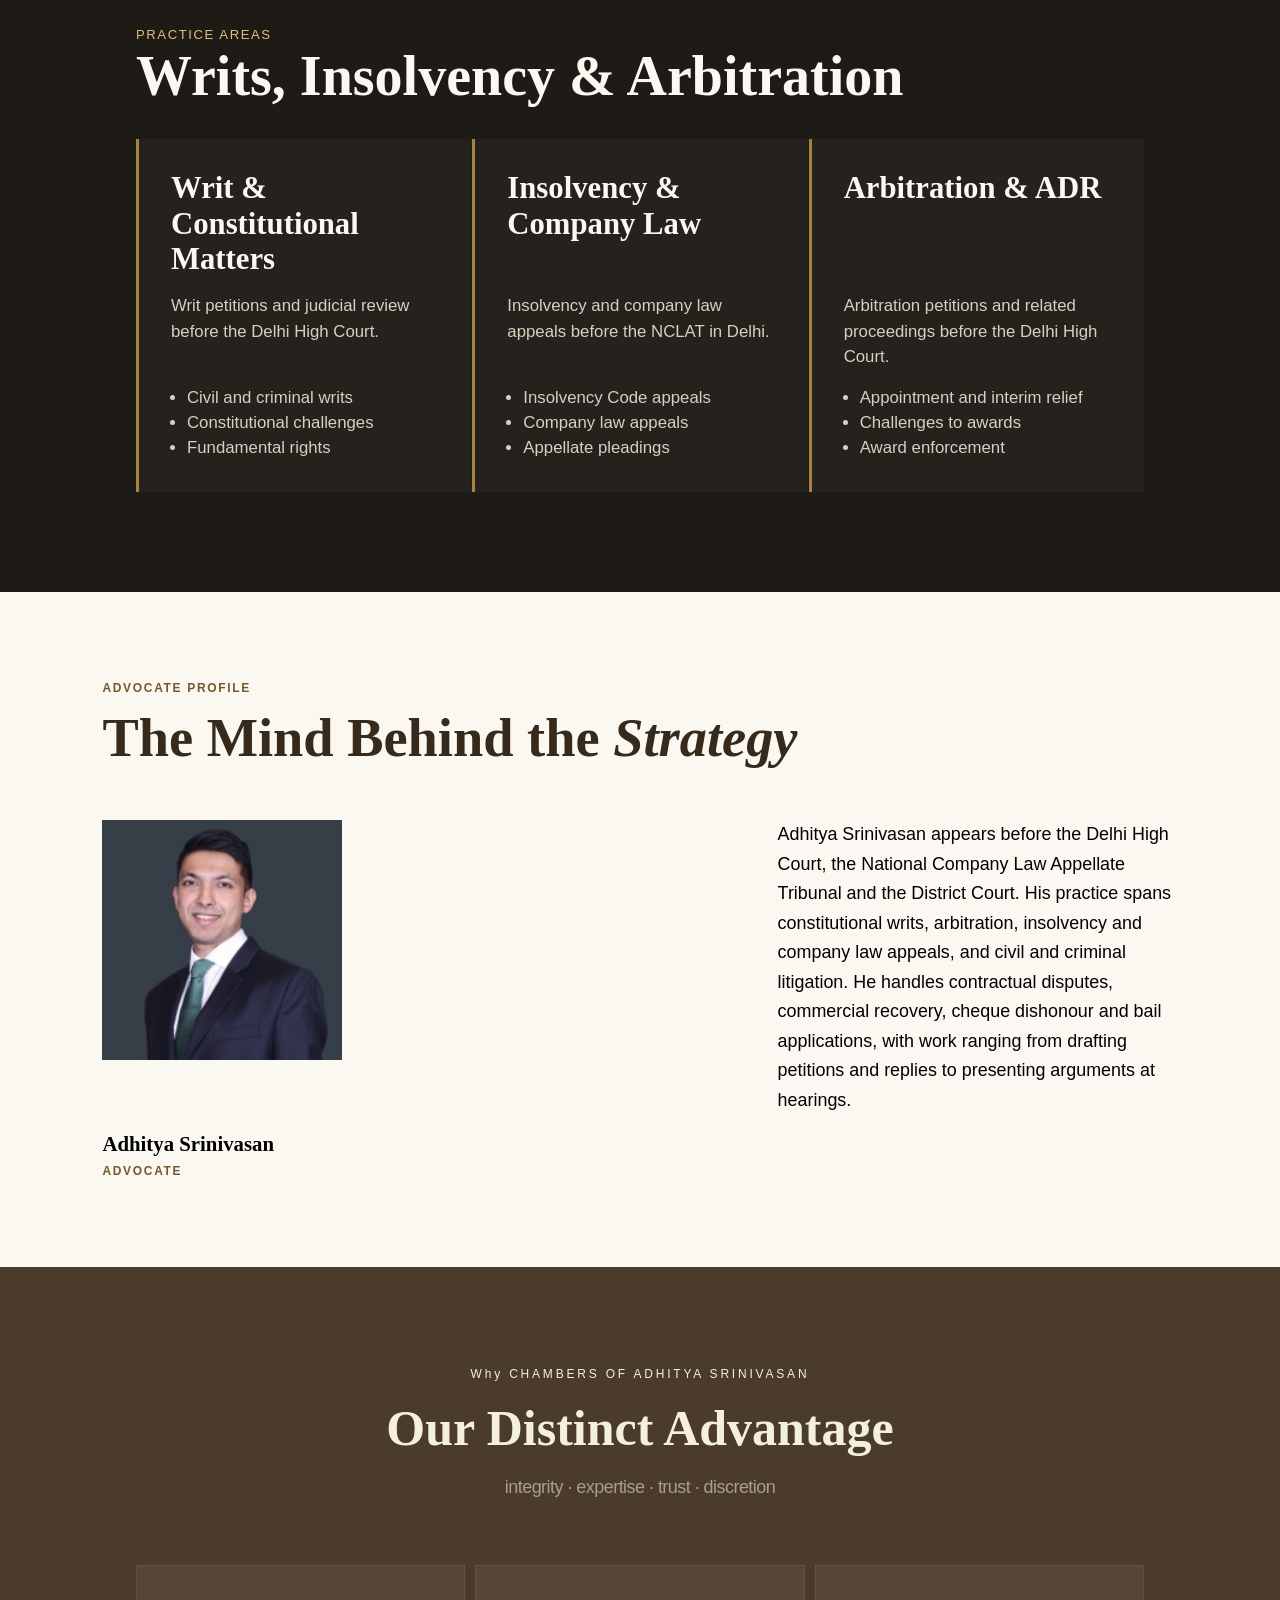
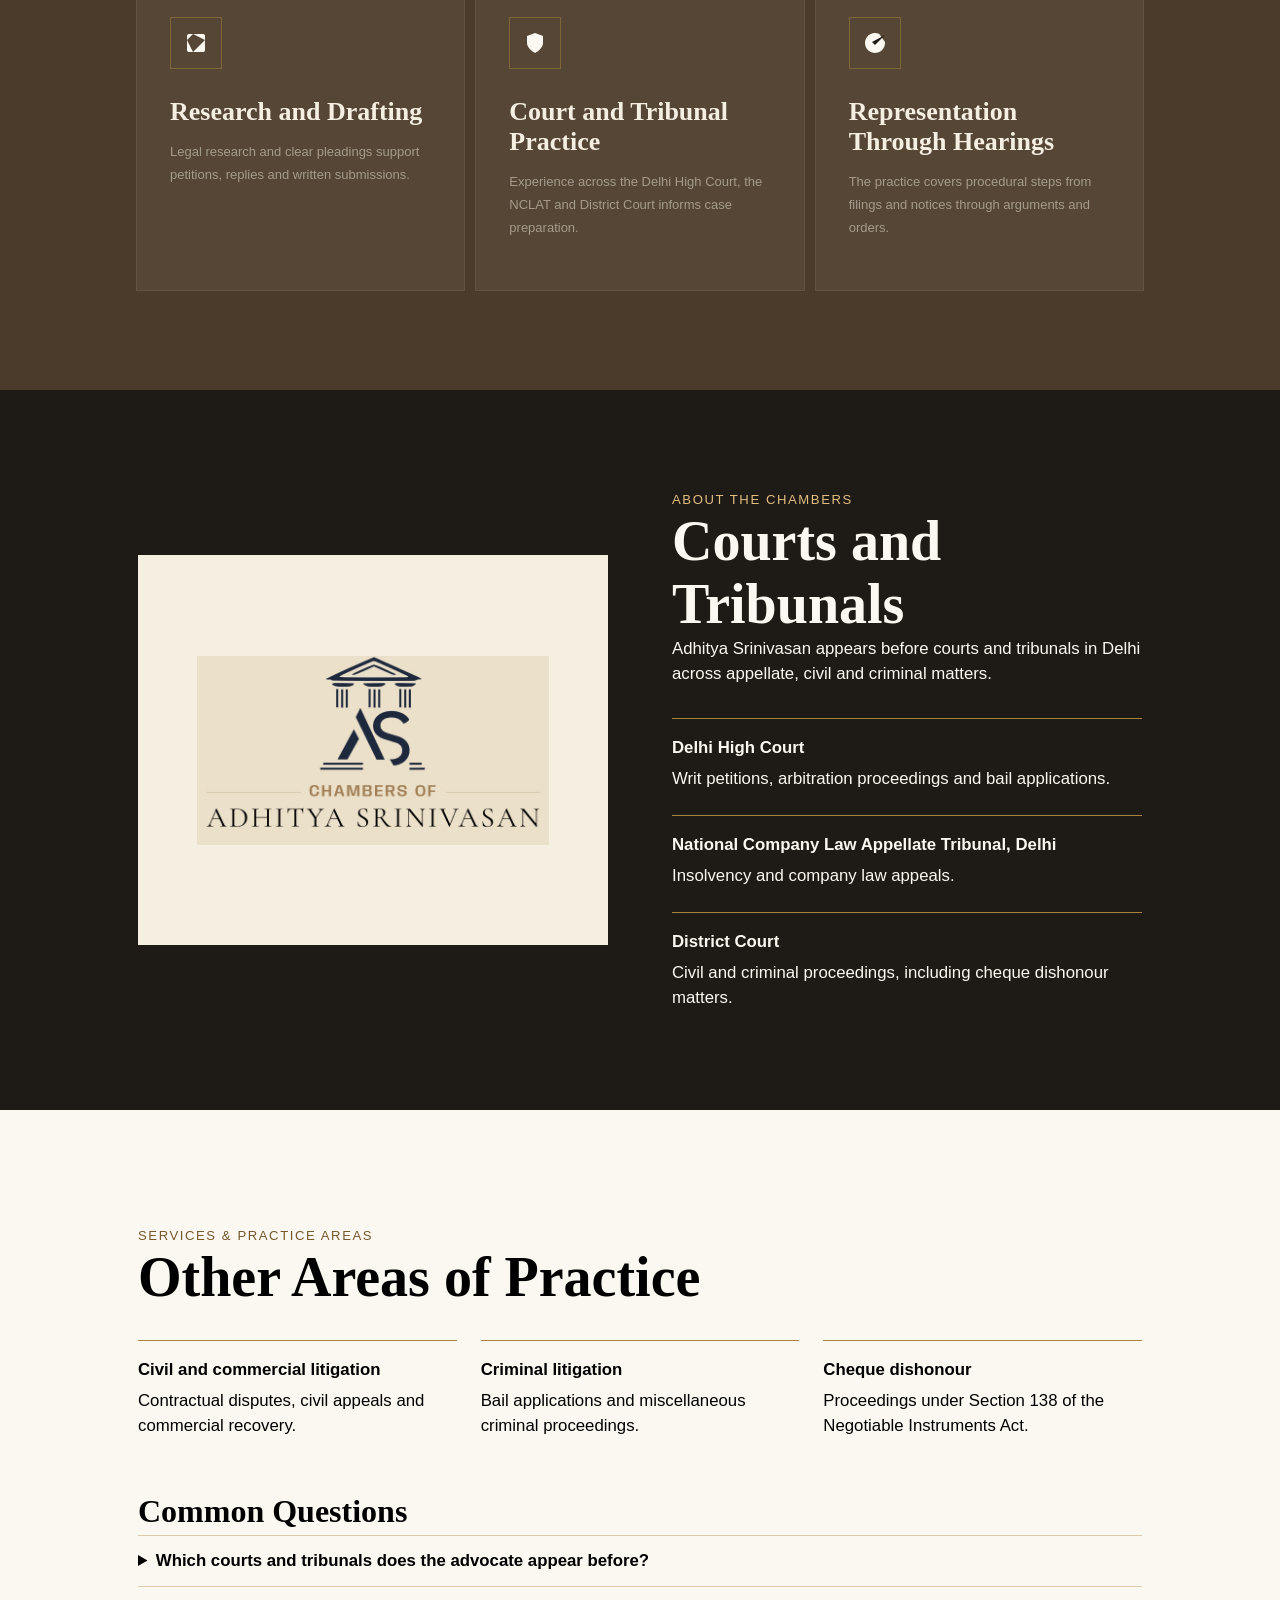
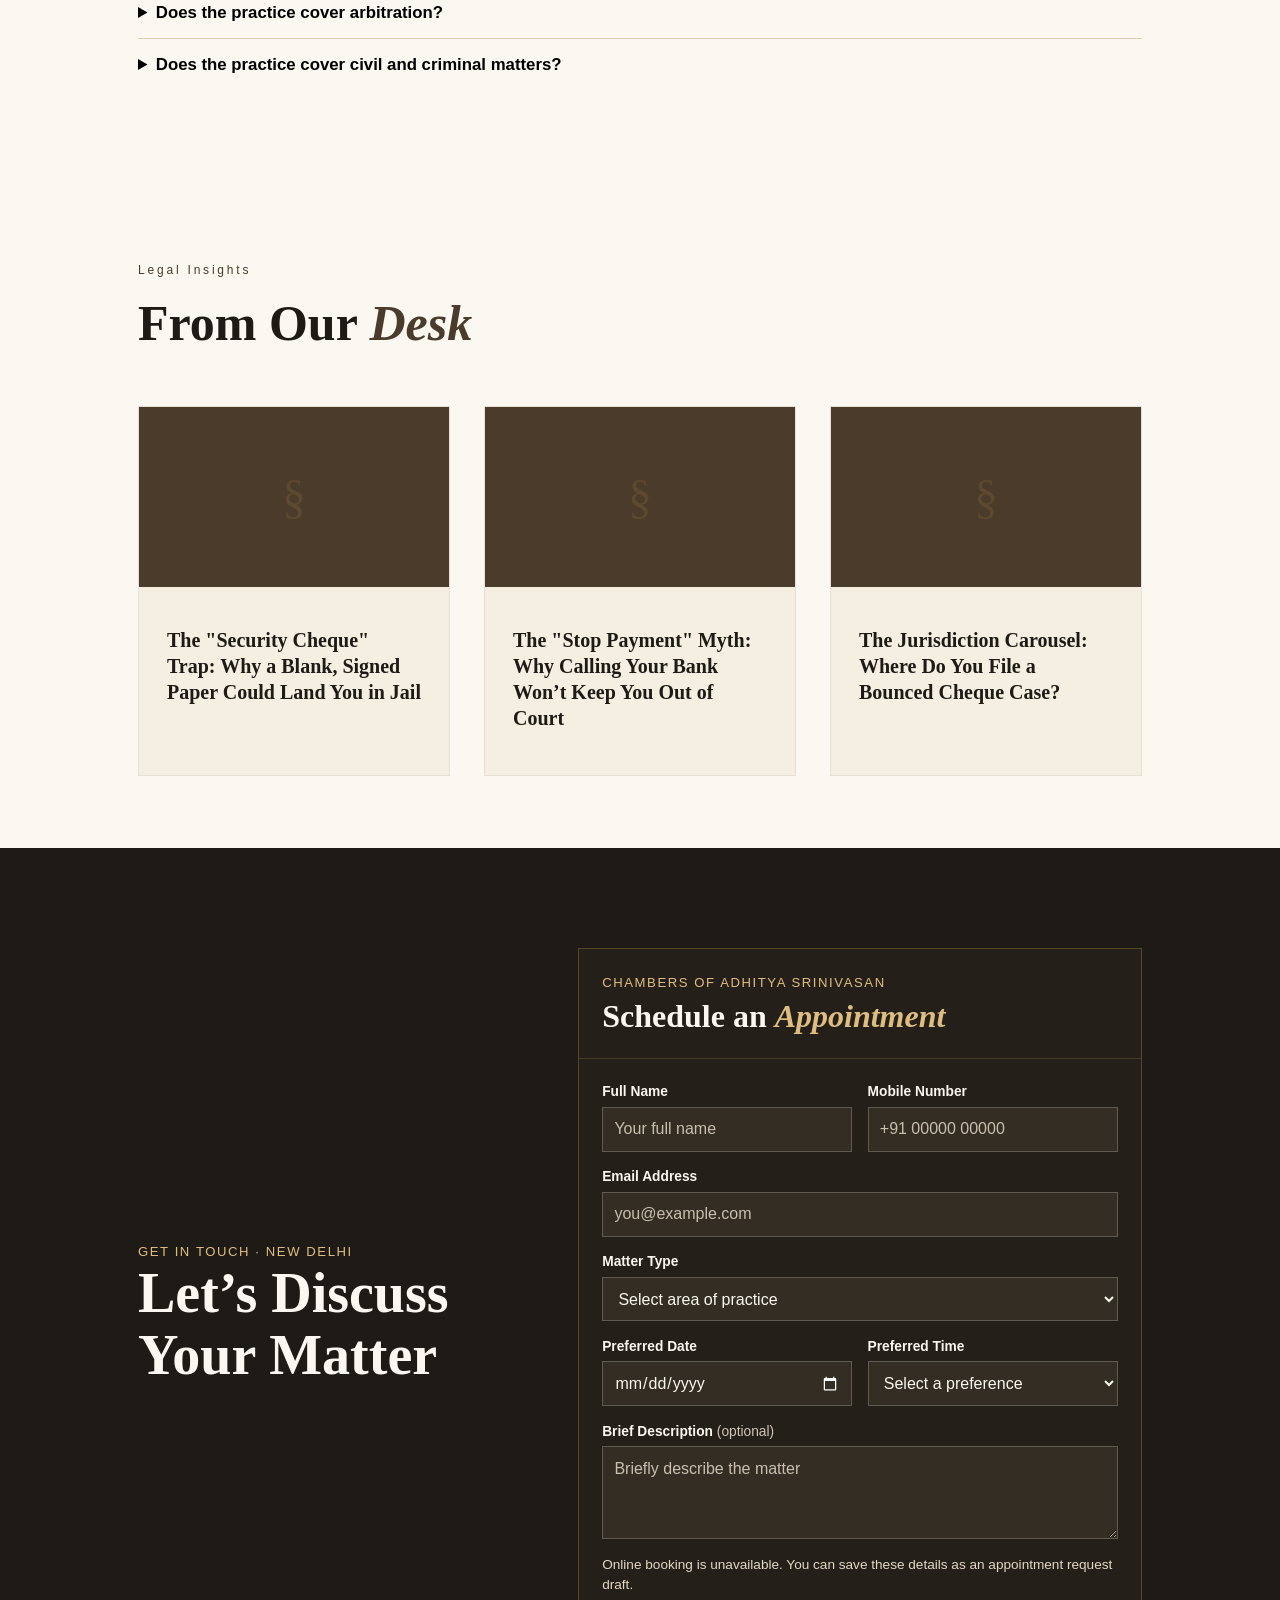
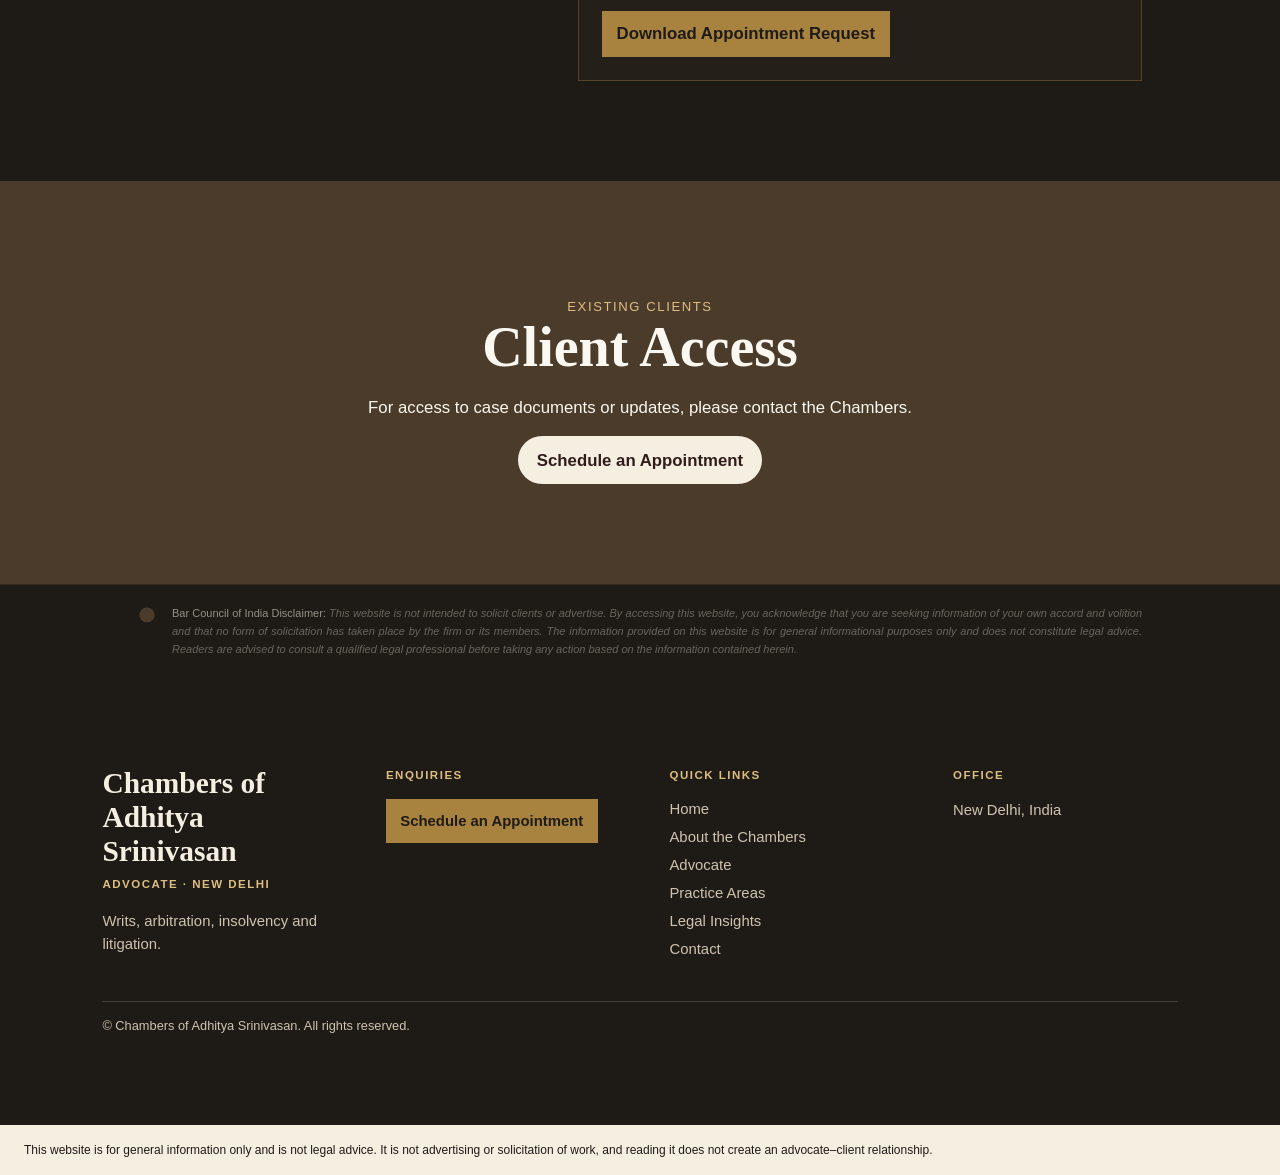
==== commit ad492199: "Expand advocate biography into one paragraph" ====
--- a/index.html
+++ b/index.html
@@ -57,7 +57,7 @@
         <img class="chambers-team-portrait" src="./assets/adhitya-srinivasan.jpg" alt="Adhitya Srinivasan" width="200" height="200" loading="lazy">
         <figcaption><strong>Adhitya Srinivasan</strong><span>Advocate</span></figcaption>
       </figure>
-      <p data-editorial-rise><span>Adhitya Srinivasan works across the Delhi High Court, the National Company Law Appellate Tribunal and the District Court.</span> <span>His matters include writ and arbitration petitions, insolvency appeals, bail applications and commercial recovery disputes.</span></p>
+      <p data-editorial-rise>Adhitya Srinivasan appears before the Delhi High Court, the National Company Law Appellate Tribunal and the District Court. His practice spans constitutional writs, arbitration, insolvency and company law appeals, and civil and criminal litigation. He handles contractual disputes, commercial recovery, cheque dishonour and bail applications, with work ranging from drafting petitions and replies to presenting arguments at hearings.</p>
     </div>
   </div>
 </section>
--- a/brand/brand.css
+++ b/brand/brand.css
@@ -299,14 +299,10 @@
   .chambers-team-grid { row-gap: 0; }
   .chambers-team-grid > figure { display: grid; grid-row: 1 / span 2; grid-template-rows: subgrid; }
   .chambers-team-grid > p {
-    display: flex;
-    flex-direction: column;
-    justify-content: space-between;
     align-self: stretch;
     grid-column: 2;
     grid-row: 1;
     max-width: 25rem;
-    gap: .5rem;
   }
 }
 .chambers-team-portrait { width: min(100%, 15rem); height: auto; aspect-ratio: 1; }
